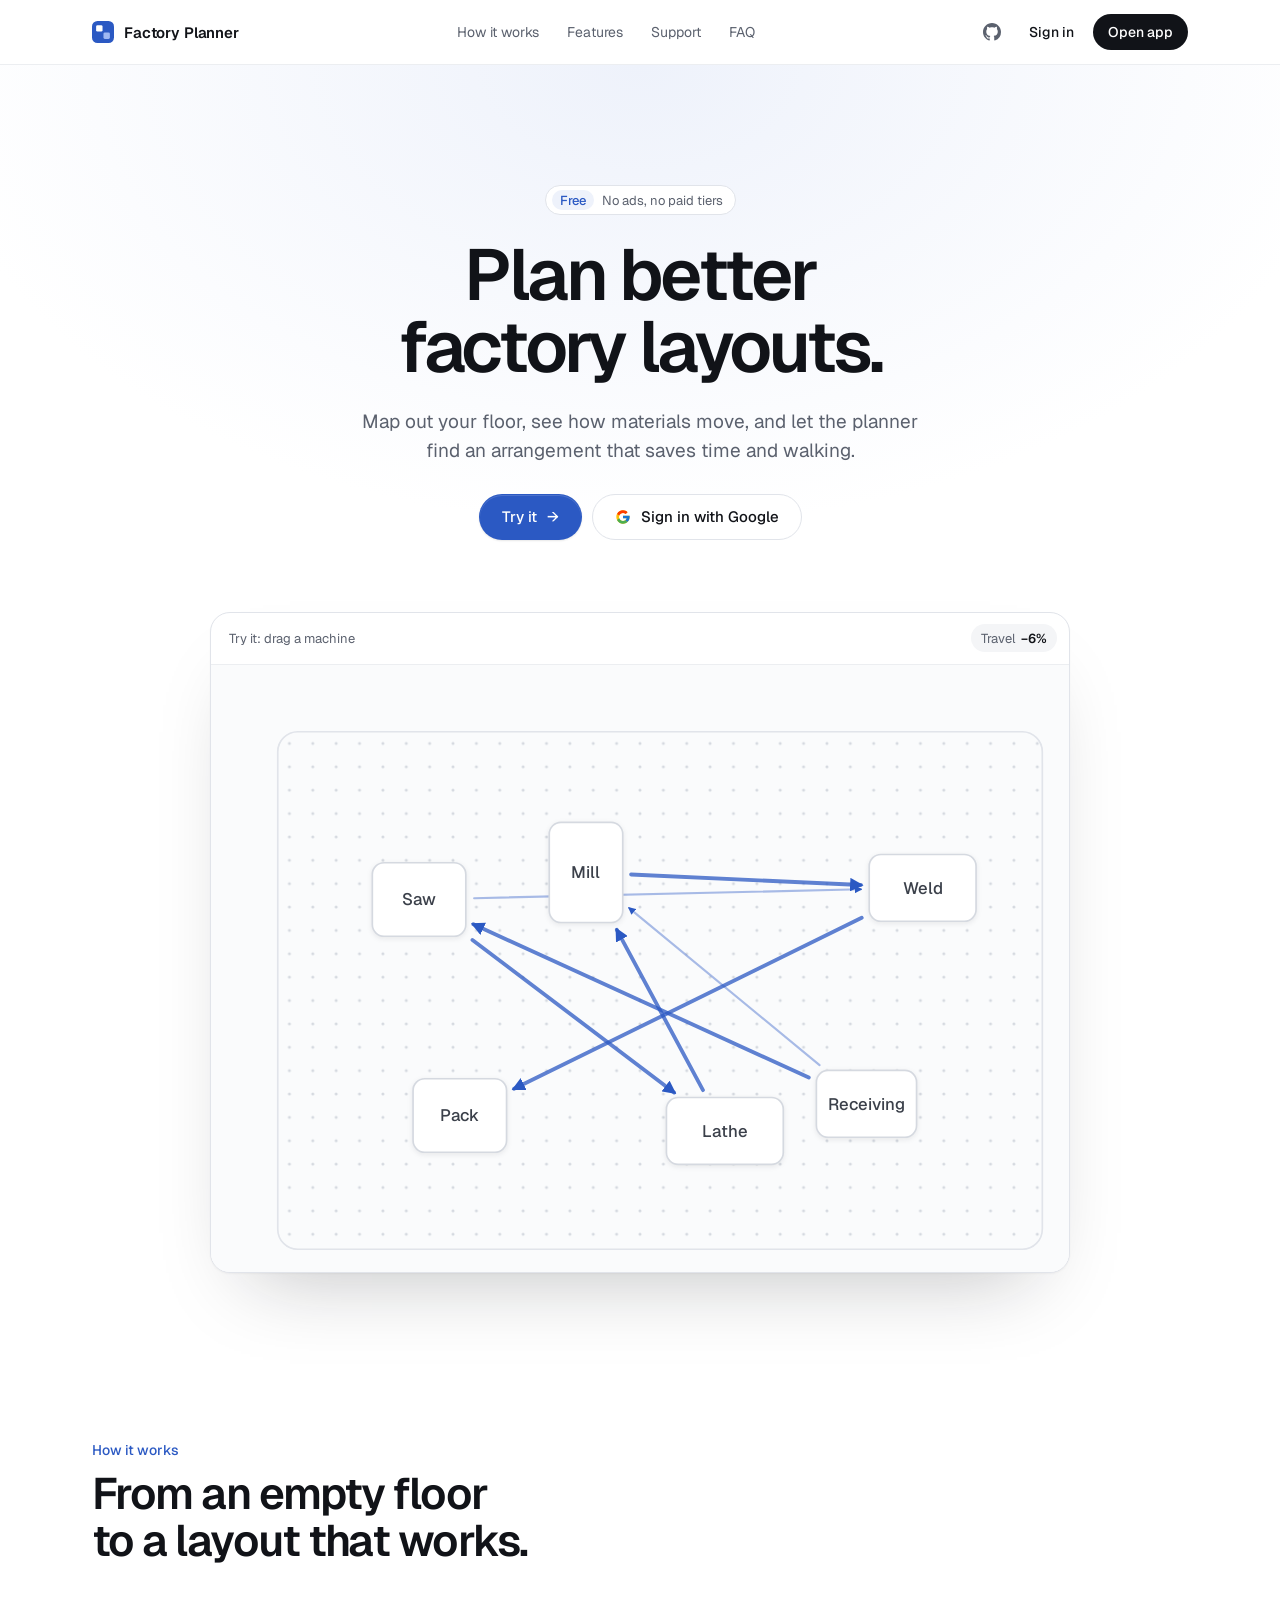
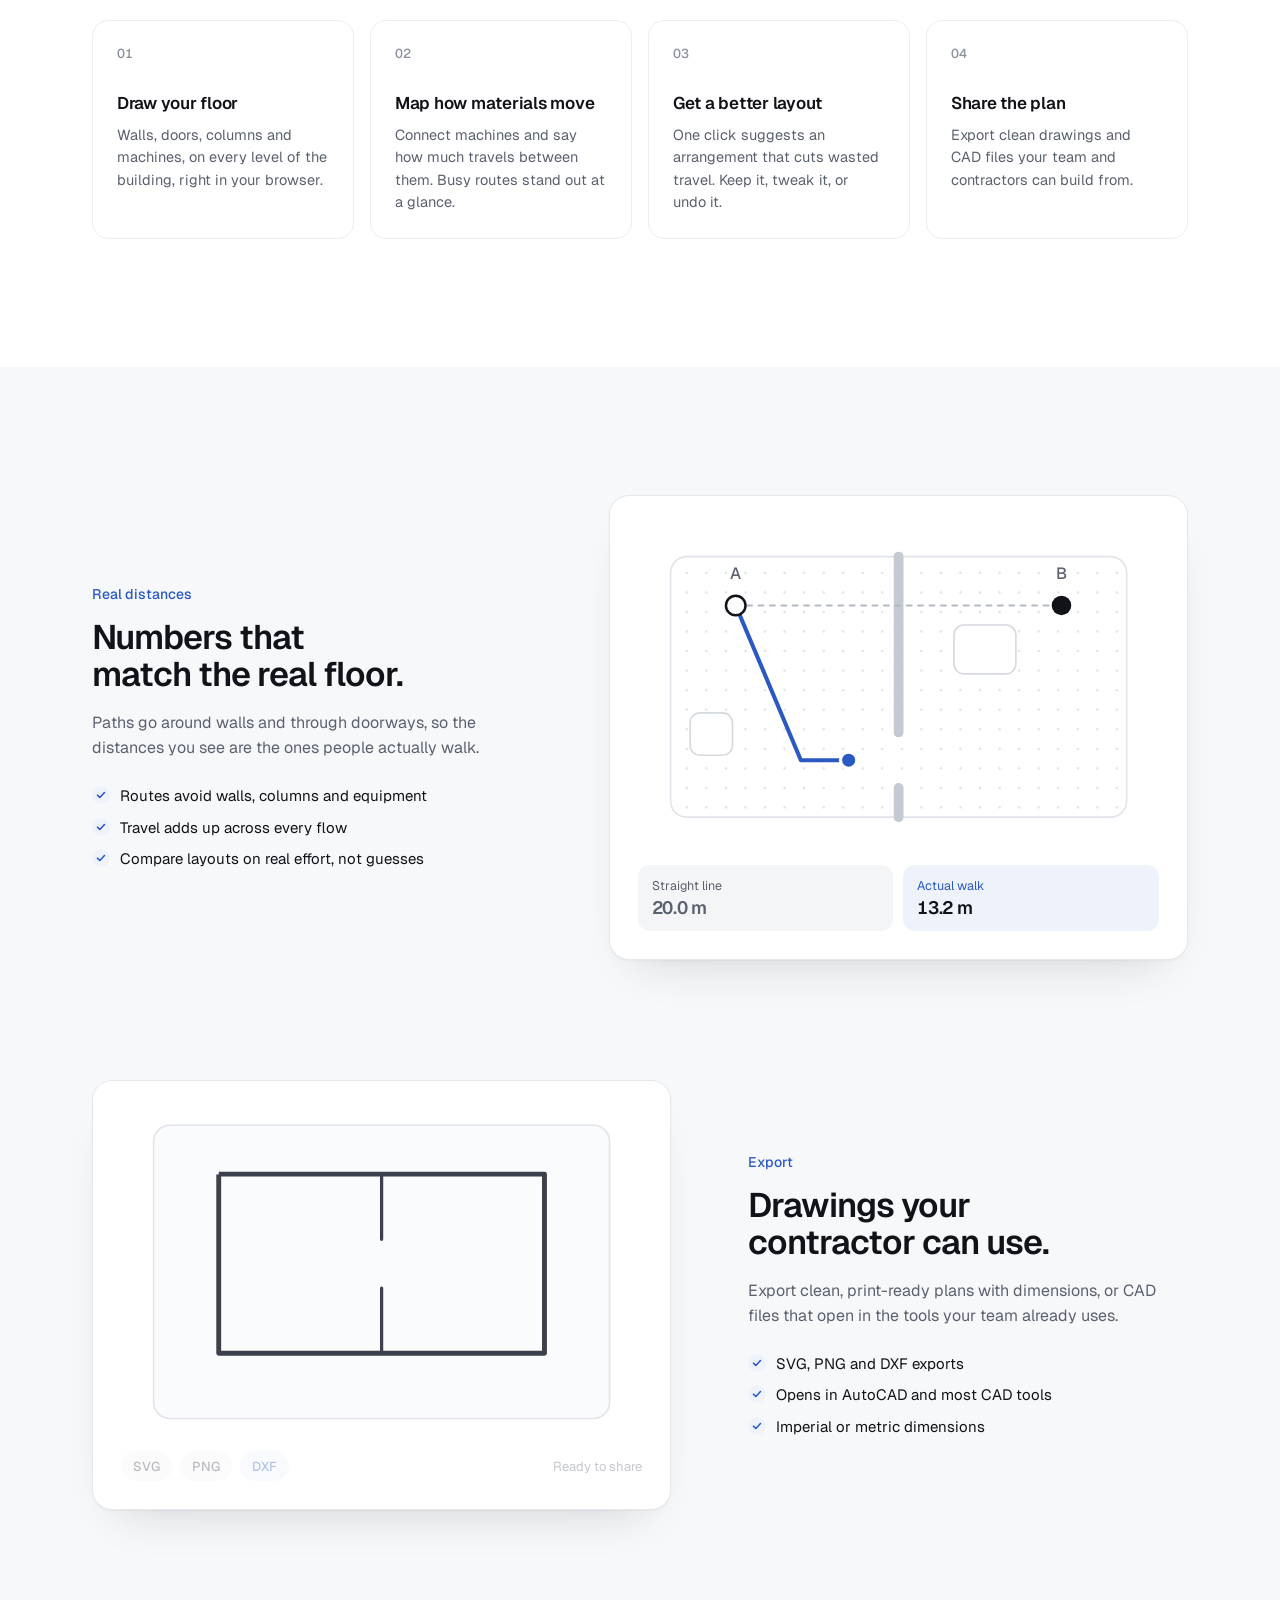
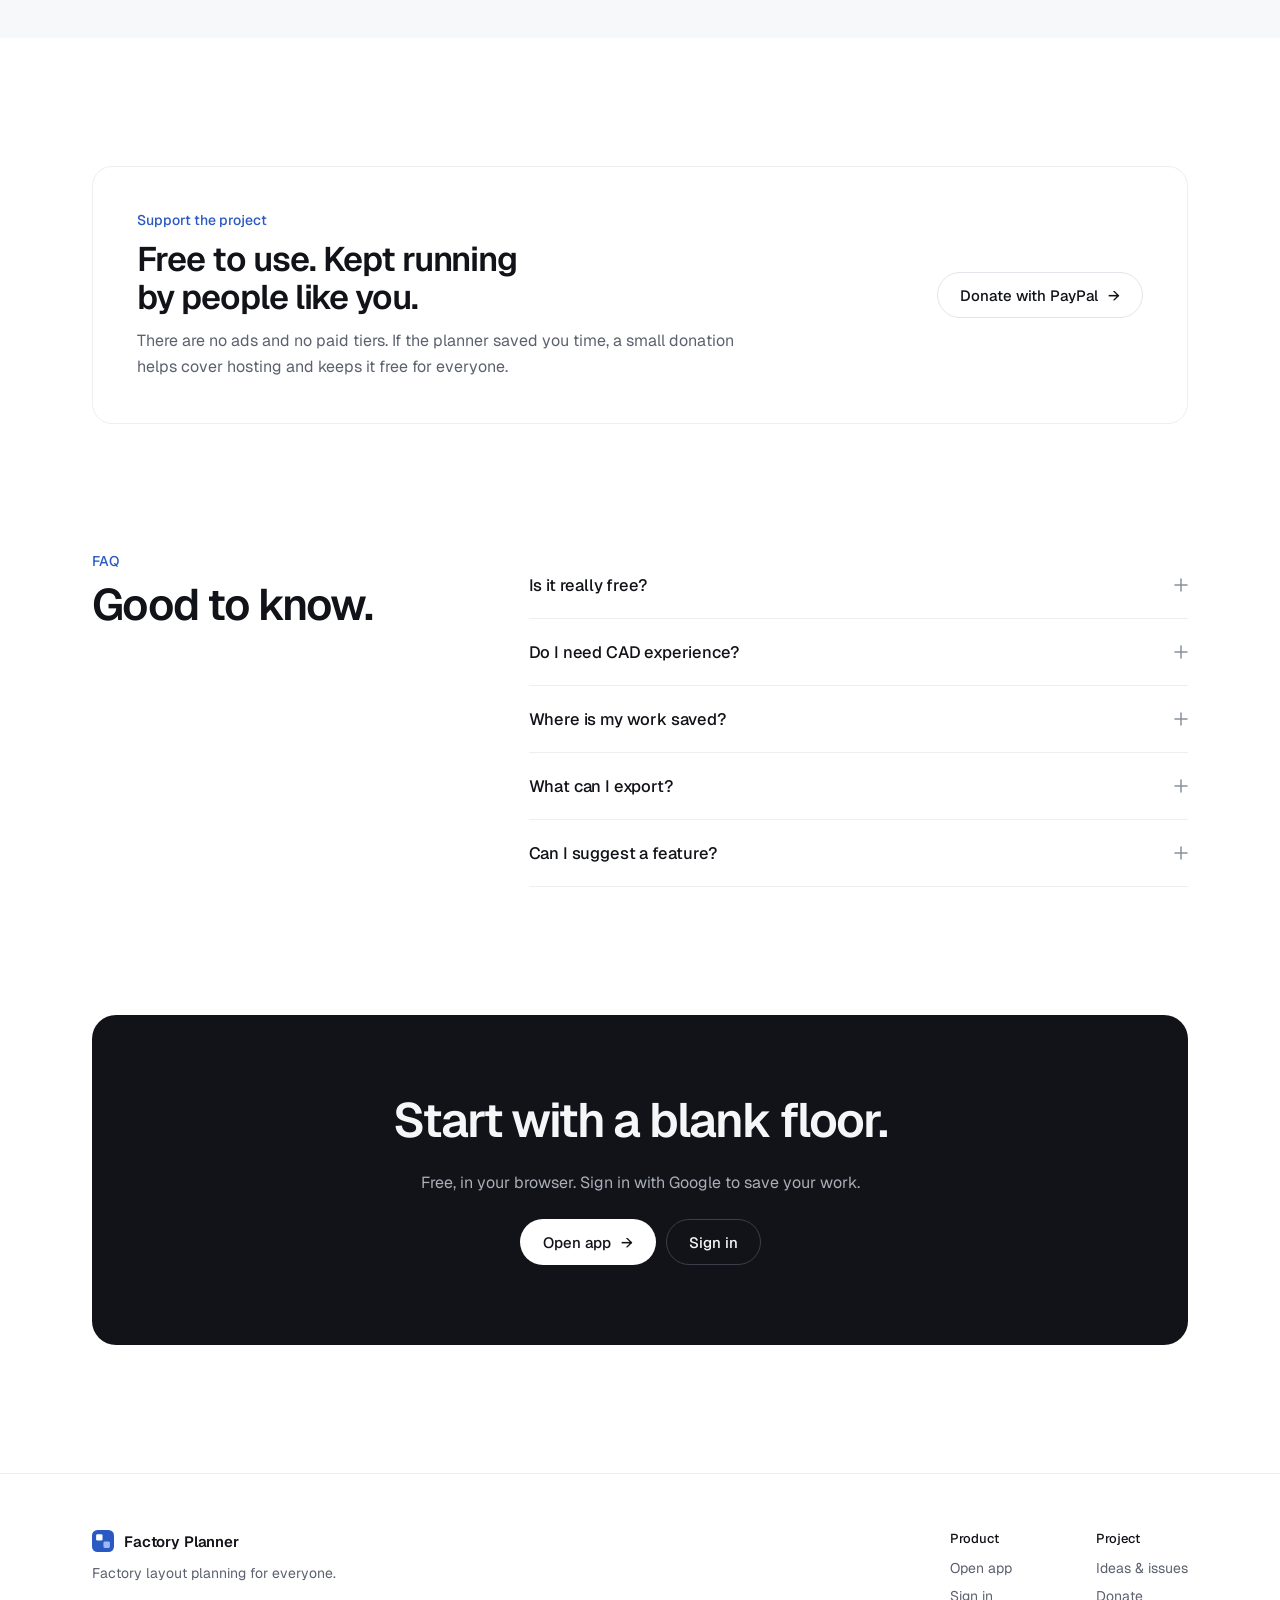
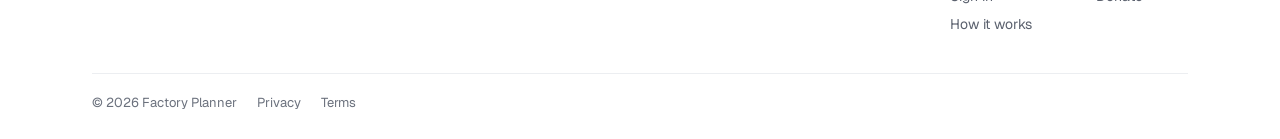
==== index.html @ 24f91219 "Update button link in index.html for Factory Planner" ====
<!DOCTYPE html>
<html lang="en">
<head>
<meta charset="utf-8">
<meta name="viewport" content="width=device-width, initial-scale=1">
<title>Factory Planner — Plan better factory layouts</title>
<meta name="description" content="Free, browser-based factory layout planning. Map material flow, optimise equipment placement, and export drawings ready to build from.">
<link rel="canonical" href="https://factoryplanner.net/">
<link rel="icon" type="image/svg+xml" href="favicon.svg">
<meta name="theme-color" content="#ffffff">

<meta property="og:type" content="website">
<meta property="og:site_name" content="Factory Planner">
<meta property="og:url" content="https://factoryplanner.net/">
<meta property="og:title" content="Factory Planner — Plan better factory layouts">
<meta property="og:description" content="Map out your factory, see how materials move, and find a layout that saves time and walking. Free, in your browser.">
<meta property="og:image" content="https://factoryplanner.net/og-image.png">
<meta property="og:image:width" content="1200">
<meta property="og:image:height" content="630">
<meta property="og:image:alt" content="Factory Planner — Plan better factory layouts.">
<meta name="twitter:card" content="summary_large_image">
<meta name="twitter:image" content="https://factoryplanner.net/og-image.png">
<meta name="twitter:title" content="Factory Planner">
<meta name="twitter:description" content="Free, browser-based factory layout planning.">

<link rel="preconnect" href="https://fonts.googleapis.com">
<link rel="preconnect" href="https://fonts.gstatic.com" crossorigin>
<link rel="stylesheet" href="https://fonts.googleapis.com/css2?family=Geist:wght@400;500;600&display=swap">
<link rel="stylesheet" href="styles.css">
<script src="main.js" defer></script>
</head>
<body>
<template id="__bundler_thumbnail"><svg xmlns="http://www.w3.org/2000/svg" viewBox="0 0 100 100"><rect width="100" height="100" fill="#2b59c3"/><rect x="30" y="30" width="18" height="18" rx="3" fill="#fff"/><rect x="52" y="52" width="18" height="18" rx="3" fill="#9fb8f2"/></svg></template>
<a class="skip" href="#main">Skip to content</a>

<header class="site-header">
  <div class="wrap header-row">
    <a class="brand" href="#">
      <svg width="22" height="22" viewBox="0 0 24 24" aria-hidden="true"><rect width="24" height="24" rx="6" fill="#2b59c3"/><rect x="4.5" y="4.5" width="7" height="7" rx="1.5" fill="#fff"/><rect x="12.5" y="12.5" width="7" height="7" rx="1.5" fill="#9fb8f2"/></svg>
      <span>Factory Planner</span>
    </a>
    <nav class="nav" aria-label="Main">
      <a href="#how">How it works</a>
      <a href="#features">Features</a>
      <a href="#support">Support</a>
      <a href="#faq">FAQ</a>
    </nav>
    <div class="header-actions">
      <a class="icon-btn header-gh" href="https://github.com/mcpcpc/factoryplanner.net" target="_blank" rel="noopener" aria-label="Ideas and issues on GitHub" title="Ideas and issues on GitHub">
        <svg width="18" height="18" viewBox="0 0 16 16" fill="currentColor" aria-hidden="true"><path d="M8 0C3.58 0 0 3.58 0 8c0 3.54 2.29 6.53 5.47 7.59.4.07.55-.17.55-.38 0-.19-.01-.82-.01-1.49-2.01.37-2.53-.49-2.69-.94-.09-.23-.48-.94-.82-1.13-.28-.15-.68-.52-.01-.53.63-.01 1.08.58 1.23.82.72 1.21 1.87.87 2.33.66.07-.52.28-.87.51-1.07-1.78-.2-3.64-.89-3.64-3.95 0-.87.31-1.59.82-2.15-.08-.2-.36-1.02.08-2.12 0 0 .67-.21 2.2.82.64-.18 1.32-.27 2-.27.68 0 1.36.09 2 .27 1.53-1.04 2.2-.82 2.2-.82.44 1.1.16 1.92.08 2.12.51.56.82 1.27.82 2.15 0 3.07-1.87 3.75-3.65 3.95.29.25.54.73.54 1.48 0 1.07-.01 1.93-.01 2.2 0 .21.15.46.55.38A8.013 8.013 0 0016 8c0-4.42-3.58-8-8-8z"/></svg>
      </a>
      <a class="btn btn-ghost header-signin" href="https://app.factoryplanner.net/login">Sign in</a>
      <a class="btn btn-dark" href="https://app.factoryplanner.net">Open app</a>
      <button class="icon-btn menu-btn" type="button" aria-label="Menu" aria-expanded="false" aria-controls="mobile-menu">
        <svg class="icon-open" width="18" height="18" viewBox="0 0 18 18" aria-hidden="true"><path d="M3 6h12M3 12h12" stroke="currentColor" stroke-width="1.6" stroke-linecap="round"/></svg>
        <svg class="icon-close" width="18" height="18" viewBox="0 0 18 18" aria-hidden="true" hidden><path d="M4 4l10 10M14 4L4 14" stroke="currentColor" stroke-width="1.6" stroke-linecap="round"/></svg>
      </button>
    </div>
  </div>
  <nav class="mobile-menu" id="mobile-menu" aria-label="Main" hidden>
    <a href="#how">How it works</a>
    <a href="#features">Features</a>
    <a href="#support">Support</a>
    <a href="#faq">FAQ</a>
    <a href="https://app.factoryplanner.net/login">Sign in</a>
    <a href="https://github.com/mcpcpc/factoryplanner.net" target="_blank" rel="noopener">Ideas &amp; issues</a>
  </nav>
</header>

<main id="main" tabindex="-1">
  <section class="hero">
    <div class="wrap hero-inner">
      <div class="hero-copy">
        <a class="pill" href="#support"><b>Free</b><span>No ads, no paid tiers</span></a>
        <h1>Plan better factory layouts.</h1>
        <p class="lede">Map out your floor, see how materials move, and let the planner find an arrangement that saves time and walking.</p>
        <div class="actions">
          <a class="btn btn-primary btn-lg" href="https://app.factoryplanner.net/try">Try it <span aria-hidden="true">→</span></a>
          <a class="btn btn-secondary btn-lg" href="https://app.factoryplanner.net/login">
            <svg width="16" height="16" viewBox="0 0 48 48" aria-hidden="true"><path fill="#FFC107" d="M43.6 20.5H42V20H24v8h11.3C33.7 32.7 29.2 36 24 36c-6.6 0-12-5.4-12-12s5.4-12 12-12c3.1 0 5.8 1.2 7.9 3.1l5.7-5.7C34 6.1 29.3 4 24 4 12.9 4 4 12.9 4 24s8.9 20 20 20 20-8.9 20-20c0-1.3-.1-2.4-.4-3.5z"/><path fill="#FF3D00" d="M6.3 14.7l6.6 4.8C14.7 15.1 19 12 24 12c3.1 0 5.8 1.2 7.9 3.1l5.7-5.7C34 6.1 29.3 4 24 4 16.3 4 9.7 8.3 6.3 14.7z"/><path fill="#4CAF50" d="M24 44c5.2 0 9.9-2 13.4-5.2l-6.2-5.2C29.2 35.1 26.7 36 24 36c-5.2 0-9.6-3.3-11.3-8l-6.5 5C9.5 39.6 16.2 44 24 44z"/><path fill="#1976D2" d="M43.6 20.5H42V20H24v8h11.3c-.8 2.2-2.2 4.2-4.1 5.6l6.2 5.2C37 39.2 44 34 44 24c0-1.3-.1-2.4-.4-3.5z"/></svg>
            <span>Sign in with Google</span>
          </a>
        </div>
      </div>

      <div class="demo">
        <div class="demo-bar">
          <span class="ellipsis" id="hero-hint">Try it: drag a machine</span>
          <span class="right">
            <span class="travel">Travel <strong id="hero-travel" aria-live="polite">0%</strong></span>
            <button class="optimise" id="optimise" type="button" hidden>Optimise</button>
          </span>
        </div>
        <div class="demo-body">
          <svg id="hero-plan" viewBox="0 0 490 340" role="group" aria-label="Interactive layout: drag or use arrow keys to move machines and see material travel change">
            <defs>
              <pattern id="dots" width="14" height="14" patternUnits="userSpaceOnUse"><circle cx="7" cy="7" r=".9" fill="#d5d9e0"/></pattern>
              <marker id="arrow" viewBox="0 0 10 10" refX="8" refY="5" markerWidth="3.5" markerHeight="3.5" orient="auto-start-reverse"><path d="M0 0L10 5L0 10z" fill="#2b59c3"/></marker>
            </defs>
            <rect x="28" y="28" width="458" height="310" rx="12" fill="url(#dots)" stroke="#e1e4ea"/>
            <g id="hero-layer">
              <g id="hero-flows"></g>
              <g id="hero-machines"></g>
            </g>
          </svg>
        </div>
      </div>
    </div>
  </section>

  <section class="wrap how anchor" id="how">
    <div class="section-head">
      <span class="eyebrow">How it works</span>
      <h2 class="h2">From an empty floor to a layout that works.</h2>
    </div>
    <ol class="steps">
      <li class="step"><span class="no">01</span><h3>Draw your floor</h3><p>Walls, doors, columns and machines, on every level of the building, right in your browser.</p></li>
      <li class="step"><span class="no">02</span><h3>Map how materials move</h3><p>Connect machines and say how much travels between them. Busy routes stand out at a glance.</p></li>
      <li class="step"><span class="no">03</span><h3>Get a better layout</h3><p>One click suggests an arrangement that cuts wasted travel. Keep it, tweak it, or undo it.</p></li>
      <li class="step"><span class="no">04</span><h3>Share the plan</h3><p>Export clean drawings and CAD files your team and contractors can build from.</p></li>
    </ol>
  </section>

  <section class="features anchor" id="features">
    <div class="wrap">
      <div class="feature">
        <div class="feature-copy">
          <span class="eyebrow">Real distances</span>
          <h3>Numbers that match the real floor.</h3>
          <p>Paths go around walls and through doorways, so the distances you see are the ones people actually walk.</p>
          <ul class="checks">
            <li><svg width="18" height="18" viewBox="0 0 18 18" aria-hidden="true"><circle cx="9" cy="9" r="9" fill="#eef2fb"/><path d="M5.5 9.2l2.3 2.3 4.7-5" fill="none" stroke="#2b59c3" stroke-width="1.6" stroke-linecap="round" stroke-linejoin="round"/></svg>Routes avoid walls, columns and equipment</li>
            <li><svg width="18" height="18" viewBox="0 0 18 18" aria-hidden="true"><circle cx="9" cy="9" r="9" fill="#eef2fb"/><path d="M5.5 9.2l2.3 2.3 4.7-5" fill="none" stroke="#2b59c3" stroke-width="1.6" stroke-linecap="round" stroke-linejoin="round"/></svg>Travel adds up across every flow</li>
            <li><svg width="18" height="18" viewBox="0 0 18 18" aria-hidden="true"><circle cx="9" cy="9" r="9" fill="#eef2fb"/><path d="M5.5 9.2l2.3 2.3 4.7-5" fill="none" stroke="#2b59c3" stroke-width="1.6" stroke-linecap="round" stroke-linejoin="round"/></svg>Compare layouts on real effort, not guesses</li>
          </ul>
        </div>
        <div class="feature-visual">
          <div class="card">
            <svg viewBox="0 0 320 200" role="img" aria-label="A walking path routed around a wall and through a doorway">
              <defs><pattern id="dots2" width="12" height="12" patternUnits="userSpaceOnUse"><circle cx="6" cy="6" r=".8" fill="#dde1e7"/></pattern></defs>
              <rect x="20" y="20" width="280" height="160" rx="10" fill="url(#dots2)" stroke="#e1e4ea"/>
              <path d="M160 20V128M160 162V180" stroke="#c4c9d2" stroke-width="6" stroke-linecap="round"/>
              <rect x="194" y="62" width="38" height="30" rx="6" fill="#fff" stroke="#d5d9e0"/>
              <rect x="32" y="116" width="26" height="26" rx="6" fill="#fff" stroke="#d5d9e0"/>
              <g id="route-straight"><path d="M60 50H260" stroke="#b3b9c4" stroke-width="1.2" stroke-dasharray="3 4" stroke-linecap="round"/></g>
              <path id="route-path" d="M60 50L100 145L220 145L260 50" pathLength="1" fill="none" stroke="#2b59c3" stroke-width="2.5" stroke-linecap="round" stroke-linejoin="round" stroke-dasharray="1" stroke-dashoffset="0"/>
              <circle id="route-dot" cx="260" cy="50" r="5" fill="#2b59c3" stroke="#fff" stroke-width="2"/>
              <circle cx="60" cy="50" r="6" fill="#fff" stroke="#111318" stroke-width="1.5"/>
              <circle cx="260" cy="50" r="6" fill="#111318"/>
              <g font-family="Geist, system-ui, sans-serif" font-size="10" font-weight="500" fill="#5b616e" text-anchor="middle"><text x="60" y="34">A</text><text x="260" y="34">B</text></g>
            </svg>
            <div class="stats">
              <div class="stat"><span>Straight line</span><strong>20.0 m</strong></div>
              <div class="stat accent"><span>Actual walk</span><strong><span id="route-dist">32.6</span> m</strong></div>
            </div>
          </div>
        </div>
      </div>

      <div class="feature reverse">
        <div class="feature-copy">
          <span class="eyebrow">Export</span>
          <h3>Drawings your contractor can use.</h3>
          <p>Export clean, print-ready plans with dimensions, or CAD files that open in the tools your team already uses.</p>
          <ul class="checks">
            <li><svg width="18" height="18" viewBox="0 0 18 18" aria-hidden="true"><circle cx="9" cy="9" r="9" fill="#eef2fb"/><path d="M5.5 9.2l2.3 2.3 4.7-5" fill="none" stroke="#2b59c3" stroke-width="1.6" stroke-linecap="round" stroke-linejoin="round"/></svg>SVG, PNG and DXF exports</li>
            <li><svg width="18" height="18" viewBox="0 0 18 18" aria-hidden="true"><circle cx="9" cy="9" r="9" fill="#eef2fb"/><path d="M5.5 9.2l2.3 2.3 4.7-5" fill="none" stroke="#2b59c3" stroke-width="1.6" stroke-linecap="round" stroke-linejoin="round"/></svg>Opens in AutoCAD and most CAD tools</li>
            <li><svg width="18" height="18" viewBox="0 0 18 18" aria-hidden="true"><circle cx="9" cy="9" r="9" fill="#eef2fb"/><path d="M5.5 9.2l2.3 2.3 4.7-5" fill="none" stroke="#2b59c3" stroke-width="1.6" stroke-linecap="round" stroke-linejoin="round"/></svg>Imperial or metric dimensions</li>
          </ul>
        </div>
        <div class="feature-visual">
          <div class="card">
            <svg viewBox="0 0 320 200" role="img" aria-label="A floor plan being prepared for export">
              <rect x="20" y="10" width="280" height="180" rx="10" fill="#fafbfc" stroke="#e1e4ea"/>
              <path class="sheet-draw" d="M60 40H260V150H60Z" pathLength="1" fill="none" stroke="#3b404a" stroke-width="3" stroke-linejoin="round" stroke-dasharray="1"/>
              <path class="sheet-draw" d="M160 40V80M160 110V150" pathLength="1" fill="none" stroke="#3b404a" stroke-width="2" stroke-linecap="round" stroke-dasharray="1"/>
              <g id="sheet-machines" fill="#fff" stroke="#c4c9d2">
                <rect x="78" y="58" width="44" height="30" rx="5"/><rect x="84" y="108" width="34" height="28" rx="5"/>
                <rect x="186" y="60" width="54" height="26" rx="5"/><rect x="196" y="106" width="36" height="32" rx="5"/>
              </g>
              <g id="sheet-dims">
                <path d="M60 170H260M60 165V175M260 165V175" stroke="#8a909c" fill="none" stroke-linecap="round"/>
                <rect x="138" y="163" width="44" height="14" rx="7" fill="#fafbfc"/>
                <text x="160" y="170" dy="0.35em" font-family="Geist, system-ui, sans-serif" font-size="8.5" font-weight="500" text-anchor="middle" fill="#5b616e">50 ft</text>
              </g>
            </svg>
            <div class="formats" id="sheet-formats"><b>SVG</b><b>PNG</b><b class="accent">DXF</b><span>Ready to share</span></div>
          </div>
        </div>
      </div>
    </div>
  </section>

  <section class="wrap support anchor" id="support">
    <div class="support-card">
      <div class="support-copy">
        <span class="eyebrow">Support the project</span>
        <h2>Free to use. Kept running by people like you.</h2>
        <p>There are no ads and no paid tiers. If the planner saved you time, a small donation helps cover hosting and keeps it free for everyone.</p>
      </div>
      <a class="btn btn-secondary btn-lg" href="https://www.paypal.me/mcpcpc/usd5" target="_blank" rel="noopener">Donate with PayPal <span aria-hidden="true">→</span></a>
    </div>
  </section>

  <section class="wrap faq anchor" id="faq">
    <div class="faq-head">
      <span class="eyebrow">FAQ</span>
      <h2 class="h2">Good to know.</h2>
    </div>
    <div class="faq-list">
      <details>
        <summary>Is it really free?<svg width="14" height="14" viewBox="0 0 14 14" aria-hidden="true"><path d="M7 1v12M1 7h12" stroke="#8a909c" stroke-width="1.5" stroke-linecap="round"/></svg></summary>
        <p>Yes. There are no ads, no trials and no paid tiers. Hosting is covered by donations from people who find it useful.</p>
      </details>
      <details>
        <summary>Do I need CAD experience?<svg width="14" height="14" viewBox="0 0 14 14" aria-hidden="true"><path d="M7 1v12M1 7h12" stroke="#8a909c" stroke-width="1.5" stroke-linecap="round"/></svg></summary>
        <p>No. If you can sketch a floor plan on paper, you can draw one here. The drafting details are handled for you when you export.</p>
      </details>
      <details>
        <summary>Where is my work saved?<svg width="14" height="14" viewBox="0 0 14 14" aria-hidden="true"><path d="M7 1v12M1 7h12" stroke="#8a909c" stroke-width="1.5" stroke-linecap="round"/></svg></summary>
        <p>Sign in with Google and your layouts are saved to your account, so you can pick up where you left off on any computer.</p>
      </details>
      <details>
        <summary>What can I export?<svg width="14" height="14" viewBox="0 0 14 14" aria-hidden="true"><path d="M7 1v12M1 7h12" stroke="#8a909c" stroke-width="1.5" stroke-linecap="round"/></svg></summary>
        <p>Print-ready drawings as SVG or PNG, and DXF files that open in AutoCAD and most other CAD tools. DXF layers follow the US National CAD Standard.</p>
      </details>
      <details>
        <summary>Can I suggest a feature?<svg width="14" height="14" viewBox="0 0 14 14" aria-hidden="true"><path d="M7 1v12M1 7h12" stroke="#8a909c" stroke-width="1.5" stroke-linecap="round"/></svg></summary>
        <p>Yes. Anyone can post ideas, feature requests and bug reports on <a href="https://github.com/mcpcpc/factoryplanner.net" target="_blank" rel="noopener">GitHub</a>.</p>
      </details>
    </div>
  </section>

  <section class="wrap cta-section">
    <div class="cta">
      <h2>Start with a blank floor.</h2>
      <p>Free, in your browser. Sign in with Google to save your work.</p>
      <div class="actions">
        <a class="btn btn-light btn-lg" href="https://app.factoryplanner.net">Open app <span aria-hidden="true">→</span></a>
        <a class="btn btn-outline-dark btn-lg" href="https://app.factoryplanner.net/login">Sign in</a>
      </div>
    </div>
  </section>
</main>

<footer class="site-footer">
  <div class="wrap">
    <div class="footer-top">
      <div class="foot-brand">
        <a class="brand" href="#">
          <svg width="22" height="22" viewBox="0 0 24 24" aria-hidden="true"><rect width="24" height="24" rx="6" fill="#2b59c3"/><rect x="4.5" y="4.5" width="7" height="7" rx="1.5" fill="#fff"/><rect x="12.5" y="12.5" width="7" height="7" rx="1.5" fill="#9fb8f2"/></svg>
          <span>Factory Planner</span>
        </a>
        <p>Factory layout planning for everyone.</p>
      </div>
      <div class="foot-cols">
        <div class="foot-col">
          <span class="foot-label">Product</span>
          <a href="https://app.factoryplanner.net">Open app</a>
          <a href="https://app.factoryplanner.net/login">Sign in</a>
          <a href="#how">How it works</a>
        </div>
        <div class="foot-col">
          <span class="foot-label">Project</span>
          <a href="https://github.com/mcpcpc/factoryplanner.net" target="_blank" rel="noopener">Ideas &amp; issues</a>
          <a href="https://www.paypal.me/mcpcpc/usd5" target="_blank" rel="noopener">Donate</a>
        </div>
      </div>
    </div>
    <div class="foot-bottom">
      <span>© 2026 Factory Planner</span>
      <a href="/privacy">Privacy</a>
      <a href="/terms">Terms</a>
    </div>
  </div>
</footer>
</body>
</html>
---- styles.css ----
/* Factory Planner — landing page */
:root {
  --ink: #111318;
  --ink-2: #3b404a;
  --muted: #5b616e;
  --subtle: #6b717d;
  --faint: #8a909c;
  --line: #e1e4ea;
  --line-soft: #eceef1;
  --surface: #f7f8fa;
  --chip: #f4f5f7;
  --blue: #2b59c3;
  --blue-hover: #244ea9;
  --blue-soft: #eef2fb;
  --pad: clamp(16px, 4vw, 32px);
  --section: clamp(80px, 10vw, 128px);
}

*, *::before, *::after { box-sizing: border-box; }
html { scroll-behavior: smooth; }
body {
  margin: 0; background: #fff; color: var(--ink);
  font-family: "Geist", system-ui, -apple-system, "Segoe UI", sans-serif;
  -webkit-font-smoothing: antialiased;
}
a { color: var(--blue); text-decoration: none; }
a:hover { text-decoration: underline; }
:focus-visible { outline: 2px solid var(--blue); outline-offset: 2px; }
h1, h2, h3, p { margin: 0; }
p { text-wrap: pretty; }
[hidden] { display: none !important; }

.wrap { max-width: 1160px; margin: 0 auto; padding-inline: var(--pad); }

.skip {
  position: absolute; left: -9999px; top: 8px; z-index: 50;
  padding: 10px 14px; border-radius: 8px;
  background: var(--ink); color: #fff; font-size: 14px; font-weight: 500;
}
.skip:focus { left: 16px; text-decoration: none; }

/* Buttons */
.btn {
  display: inline-flex; align-items: center; gap: 8px;
  height: 36px; padding: 0 14px; border-radius: 999px;
  border: 1px solid transparent;
  font-family: inherit; font-size: 14px; font-weight: 500; line-height: 1;
  white-space: nowrap; cursor: pointer;
}
.btn:hover { text-decoration: none; }
.btn-lg { height: 46px; padding: 0 22px; font-size: 15px; gap: 10px; }
.btn-dark { background: var(--ink); color: #fff; }
.btn-dark:hover { background: var(--blue); }
.btn-primary { background: var(--blue); color: #fff; box-shadow: 0 1px 2px rgba(17,19,24,.1), inset 0 1px 0 rgba(255,255,255,.15); }
.btn-primary:hover { background: var(--blue-hover); }
.btn-secondary { background: #fff; border-color: var(--line); color: var(--ink); }
.btn-secondary:hover { background: var(--surface); }
.btn-ghost { color: var(--ink); padding: 0 12px; border-radius: 8px; }
.btn-ghost:hover { background: var(--chip); }
.icon-btn {
  display: inline-flex; align-items: center; justify-content: center;
  width: 36px; height: 36px; border: 0; border-radius: 8px;
  background: transparent; color: var(--muted); cursor: pointer;
}
.icon-btn:hover { background: var(--chip); color: var(--ink); }

/* Header */
.site-header {
  position: sticky; top: 0; z-index: 20;
  background: rgba(255,255,255,.8);
  backdrop-filter: saturate(1.6) blur(12px);
  -webkit-backdrop-filter: saturate(1.6) blur(12px);
  border-bottom: 1px solid var(--line-soft);
}
.header-row { height: 64px; display: flex; align-items: center; gap: 16px; }
.brand {
  display: inline-flex; align-items: center; gap: 10px;
  font-size: 15px; font-weight: 600; letter-spacing: -.01em;
  color: var(--ink); white-space: nowrap;
}
.brand:hover { text-decoration: none; }
.nav { flex: 1; display: flex; justify-content: center; gap: 4px; }
.nav a {
  display: inline-flex; align-items: center; height: 36px; padding: 0 12px;
  border-radius: 8px; font-size: 14px; color: var(--muted);
}
.nav a:hover { color: var(--ink); background: var(--chip); text-decoration: none; }
.header-actions { margin-left: auto; display: flex; align-items: center; gap: 6px; }
.menu-btn { display: none; width: 40px; height: 40px; margin-right: -6px; color: var(--ink); }
.mobile-menu {
  display: flex; flex-direction: column;
  border-top: 1px solid var(--line-soft); background: #fff;
  padding: 8px var(--pad) 16px;
}
.mobile-menu a {
  display: flex; align-items: center; height: 48px;
  border-bottom: 1px solid #f1f2f4; font-size: 16px; color: var(--ink);
}
.mobile-menu a:last-child { border-bottom: 0; }
.mobile-menu a:hover { text-decoration: none; color: var(--blue); }
@media (max-width: 819px) { .nav { display: none; } .menu-btn { display: inline-flex; } }
@media (min-width: 820px) { .mobile-menu { display: none !important; } }
@media (max-width: 479px) { .header-signin, .header-gh { display: none; } }

/* Hero */
.hero { background: radial-gradient(ellipse 80% 50% at 50% 0%, var(--blue-soft) 0%, rgba(238,242,251,0) 70%); }
.hero-inner {
  padding-block: clamp(64px, 10vw, 120px) clamp(64px, 9vw, 112px);
  display: flex; flex-direction: column; align-items: center; gap: clamp(48px, 7vw, 72px);
}
.hero-copy { display: flex; flex-direction: column; align-items: center; text-align: center; gap: 24px; max-width: 760px; }
.pill {
  display: inline-flex; align-items: center; gap: 8px; height: 30px; padding: 0 12px 0 6px;
  border: 1px solid var(--line); border-radius: 999px; background: #fff;
  font-size: 13px; color: var(--muted);
}
.pill:hover { color: var(--ink); border-color: #c9ced7; text-decoration: none; }
.pill b { display: inline-flex; align-items: center; height: 20px; padding: 0 8px; border-radius: 999px; background: var(--blue-soft); color: var(--blue); font-weight: 500; }
.hero h1 { font-size: clamp(40px, 6.4vw, 72px); line-height: 1; font-weight: 600; letter-spacing: -.045em; text-wrap: balance; }
.lede { max-width: 580px; font-size: clamp(16px, 1.7vw, 19px); line-height: 1.55; color: var(--muted); }
.actions { display: flex; flex-wrap: wrap; gap: 10px; }
.hero .actions { justify-content: center; margin-top: 4px; }

.demo {
  width: 100%; max-width: 860px; min-width: 0;
  border: 1px solid var(--line); border-radius: 20px; background: #fff; overflow: hidden;
  box-shadow: 0 1px 2px rgba(17,19,24,.04), 0 40px 80px -40px rgba(17,19,24,.28);
}
.demo-bar {
  display: flex; align-items: center; justify-content: space-between; gap: 12px;
  min-height: 52px; padding: 10px 12px 10px 18px;
  border-bottom: 1px solid var(--line-soft); font-size: 13px; color: var(--muted);
}
.demo-bar .ellipsis { white-space: nowrap; overflow: hidden; text-overflow: ellipsis; }
.demo-bar .right { display: inline-flex; align-items: center; gap: 8px; white-space: nowrap; }
.travel {
  display: inline-flex; align-items: center; gap: 6px; height: 28px; padding: 0 10px;
  border-radius: 999px; background: var(--chip); font-variant-numeric: tabular-nums;
}
.travel strong { color: var(--ink); font-weight: 600; }
.optimise {
  height: 28px; padding: 0 12px; border: 0; border-radius: 999px;
  background: var(--blue); color: #fff; cursor: pointer;
  font: 500 13px/1 inherit; font-family: inherit;
}
.optimise:hover { background: var(--blue-hover); }
.demo-body { padding: clamp(10px, 2vw, 20px); background: #fafbfc; }
.demo svg, .card svg { display: block; width: 100%; height: auto; }
#hero-plan { user-select: none; -webkit-user-select: none; }
.machine { cursor: grab; touch-action: none; outline: none; }
.machine.dragging { cursor: grabbing; }
.machine .body { fill: #fff; stroke: #d5d9e0; stroke-width: 1; filter: drop-shadow(0 1px 1.5px rgba(17,19,24,.08)); }
.machine.dragging .body { fill: var(--blue-soft); stroke: var(--blue); }
.machine text { font: 500 10px "Geist", system-ui, sans-serif; fill: var(--ink-2); pointer-events: none; }
.machine .ring { fill: none; stroke: var(--blue); stroke-width: 2; opacity: 0; }
.machine:focus-visible .ring { opacity: 1; }

/* Sections */
.eyebrow { font-size: 14px; font-weight: 500; color: var(--blue); }
.h2 { font-size: clamp(30px, 4vw, 44px); line-height: 1.05; font-weight: 600; letter-spacing: -.035em; text-wrap: balance; }
.anchor { scroll-margin-top: 64px; }
.section-head { display: flex; flex-direction: column; gap: 12px; max-width: 620px; margin-bottom: clamp(36px, 5vw, 56px); }

.how { padding-block: clamp(32px, 5vw, 56px) var(--section); }
.steps { display: grid; gap: 16px; grid-template-columns: 1fr; margin: 0; padding: 0; list-style: none; }
@media (min-width: 600px) { .steps { grid-template-columns: repeat(2, 1fr); } }
@media (min-width: 1060px) { .steps { grid-template-columns: repeat(4, 1fr); } }
.step { display: flex; flex-direction: column; gap: 10px; padding: 24px; border: 1px solid var(--line-soft); border-radius: 16px; background: #fff; }
.step .no { font-size: 13px; font-weight: 500; color: var(--faint); font-variant-numeric: tabular-nums; margin-bottom: 20px; }
.step h3 { font-size: 17px; font-weight: 600; letter-spacing: -.015em; }
.step p { font-size: 14.5px; line-height: 1.55; color: var(--muted); }

.features { background: var(--surface); }
.features .wrap { display: flex; flex-direction: column; gap: clamp(72px, 10vw, 120px); padding-block: var(--section); }
.feature { display: flex; flex-wrap: wrap; align-items: center; gap: clamp(32px, 6vw, 80px); }
.feature.reverse { flex-direction: row-reverse; }
.feature-copy { flex: 1 1 320px; min-width: 0; max-width: 440px; display: flex; flex-direction: column; gap: 16px; }
.feature-visual { flex: 1 1 400px; min-width: 0; }
.feature h3 { font-size: clamp(26px, 3.2vw, 34px); line-height: 1.1; font-weight: 600; letter-spacing: -.03em; text-wrap: balance; }
.feature-copy > p { font-size: 16px; line-height: 1.6; color: var(--muted); }
.checks { margin: 8px 0 0; padding: 0; list-style: none; display: flex; flex-direction: column; gap: 10px; }
.checks li { display: flex; gap: 10px; align-items: flex-start; font-size: 15px; line-height: 1.45; }
.checks svg { flex: none; margin-top: 1px; }

.card {
  border: 1px solid #e6e8ec; border-radius: 20px; background: #fff;
  box-shadow: 0 1px 2px rgba(17,19,24,.04), 0 24px 48px -28px rgba(17,19,24,.2);
  padding: clamp(16px, 3vw, 28px); display: flex; flex-direction: column; gap: 16px;
}
.stats { display: grid; grid-template-columns: 1fr 1fr; gap: 10px; font-variant-numeric: tabular-nums; }
.stat { display: flex; flex-direction: column; gap: 2px; padding: 12px 14px; border-radius: 12px; background: var(--chip); }
.stat > span { font-size: 12.5px; color: var(--muted); }
.stat strong { font-size: 18px; font-weight: 600; letter-spacing: -.02em; color: var(--muted); }
.stat.accent { background: var(--blue-soft); }
.stat.accent > span { color: var(--blue); }
.stat.accent strong { color: var(--ink); }
.formats { display: flex; flex-wrap: wrap; align-items: center; gap: 8px; }
.formats b { display: inline-flex; align-items: center; height: 30px; padding: 0 12px; border-radius: 999px; background: var(--chip); font-size: 13px; font-weight: 500; color: var(--ink-2); }
.formats b.accent { background: var(--blue-soft); color: var(--blue); }
.formats span { margin-left: auto; font-size: 13px; color: var(--muted); }

.support { padding-top: var(--section); }
.support-card {
  display: flex; flex-wrap: wrap; align-items: center; justify-content: space-between;
  gap: 28px 48px; padding: clamp(28px, 4vw, 44px);
  border: 1px solid var(--line-soft); border-radius: 20px; background: #fff;
}
.support-copy { flex: 1 1 420px; max-width: 600px; display: flex; flex-direction: column; gap: 12px; }
.support-copy h2 { font-size: clamp(26px, 3.2vw, 34px); line-height: 1.1; font-weight: 600; letter-spacing: -.03em; text-wrap: balance; }
.support-copy p { font-size: 16px; line-height: 1.6; color: var(--muted); }

.faq { display: flex; flex-wrap: wrap; gap: 32px clamp(32px, 6vw, 80px); padding-block: var(--section); }
.faq-head { flex: 1 1 260px; max-width: 360px; display: flex; flex-direction: column; gap: 12px; }
.faq-list { flex: 2 1 460px; min-width: 0; }
.faq details { border-bottom: 1px solid var(--line-soft); }
.faq summary {
  list-style: none; cursor: pointer;
  display: flex; align-items: center; justify-content: space-between; gap: 16px;
  padding: 22px 0; font-size: 16.5px; font-weight: 500; letter-spacing: -.01em;
}
.faq summary::-webkit-details-marker { display: none; }
.faq summary svg { flex: none; transition: transform .2s; }
.faq details[open] summary svg { transform: rotate(45deg); }
.faq details p { margin: 0 0 22px; max-width: 620px; font-size: 15px; line-height: 1.6; color: var(--muted); }
.faq details a { text-decoration: underline; text-underline-offset: 2px; }

.cta-section { padding-bottom: var(--section); }
.cta {
  border-radius: 24px; background: var(--ink); color: #f5f6f8;
  padding: clamp(40px, 7vw, 80px) clamp(24px, 5vw, 64px);
  display: flex; flex-direction: column; align-items: center; text-align: center; gap: 24px;
}
.cta h2 { font-size: clamp(30px, 4.4vw, 48px); line-height: 1.05; font-weight: 600; letter-spacing: -.04em; text-wrap: balance; }
.cta p { max-width: 440px; font-size: 16px; line-height: 1.6; color: #a9aeb8; }
.cta .actions { justify-content: center; }
.btn-light { background: #fff; color: var(--ink); }
.btn-light:hover { background: #e9ecf2; }
.btn-outline-dark { border-color: #3a3f49; color: #f5f6f8; }
.btn-outline-dark:hover { background: #1d2027; }

/* Footer */
.site-footer { border-top: 1px solid var(--line-soft); }
.site-footer .wrap { padding-block: clamp(40px, 5vw, 56px) 28px; display: flex; flex-direction: column; gap: 40px; }
.footer-top { display: flex; flex-wrap: wrap; justify-content: space-between; gap: 32px; }
.foot-brand { display: flex; flex-direction: column; gap: 10px; }
.foot-brand p { font-size: 14px; line-height: 1.6; color: var(--muted); }
.foot-cols { display: flex; flex-wrap: wrap; gap: 40px 64px; }
.foot-col { display: flex; flex-direction: column; gap: 10px; }
.foot-label { font-size: 13px; font-weight: 500; color: var(--ink); margin-bottom: 2px; }
.foot-col a { font-size: 14px; color: var(--muted); }
.foot-col a:hover { color: var(--ink); text-decoration: none; }
.foot-bottom {
  display: flex; flex-wrap: wrap; gap: 6px 20px;
  padding-top: 20px; border-top: 1px solid var(--line-soft); font-size: 13px; color: var(--subtle);
}
.foot-bottom a { color: var(--subtle); }
.foot-bottom a:hover { color: var(--ink); text-decoration: none; }

@media (prefers-reduced-motion: reduce) {
  html { scroll-behavior: auto; }
  .faq summary svg { transition: none; }
}
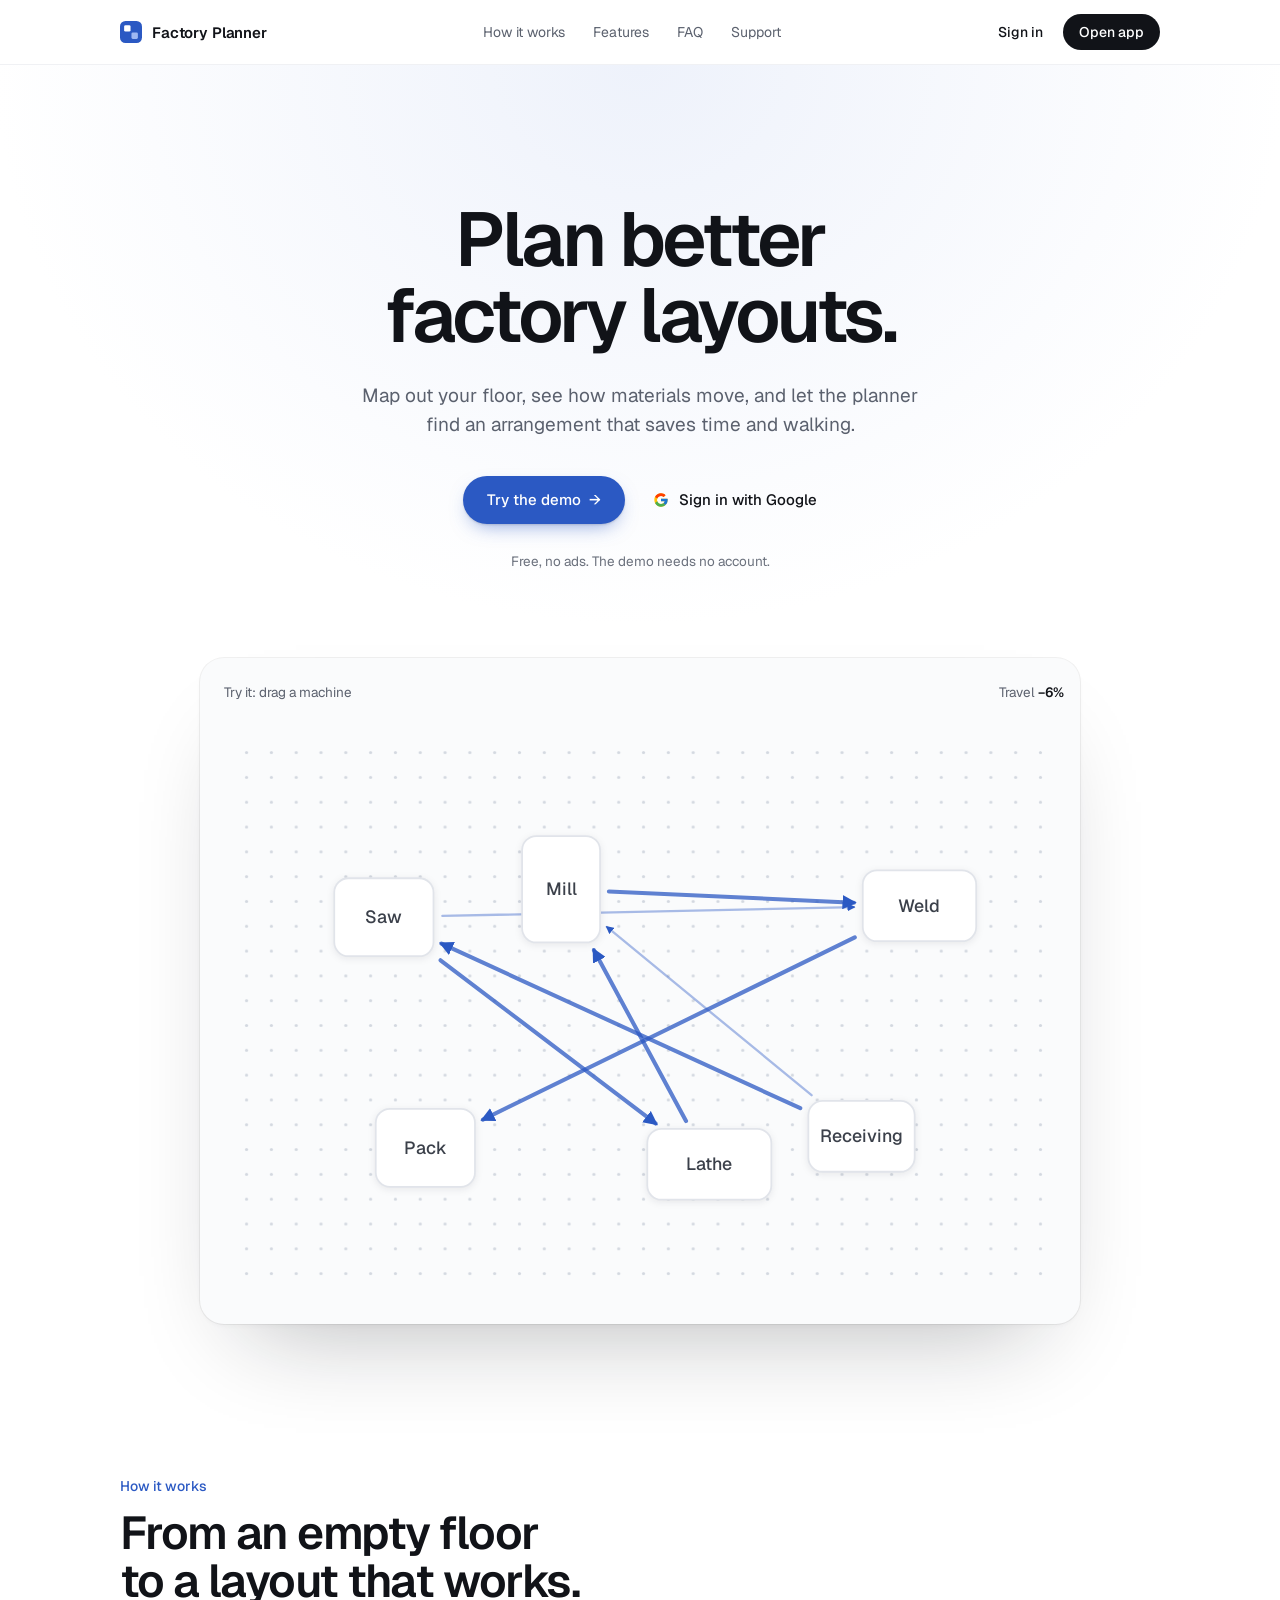
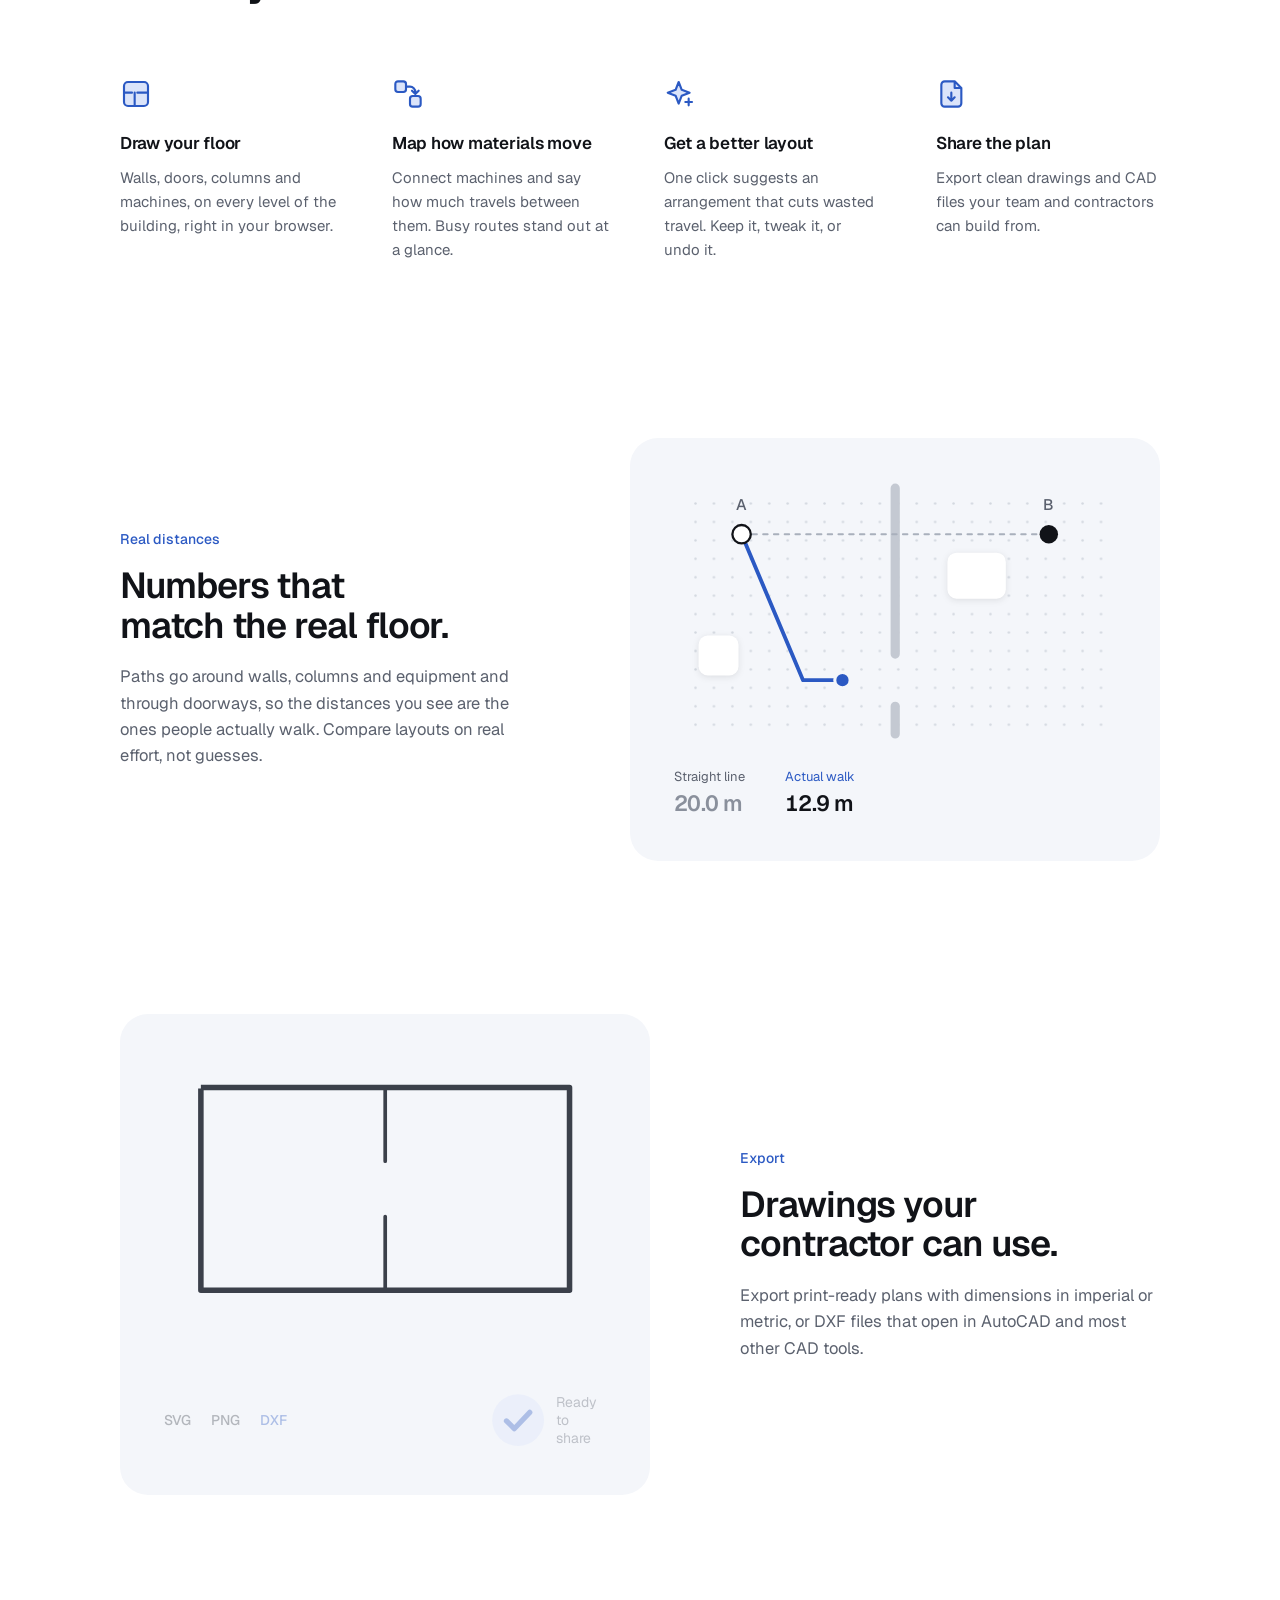
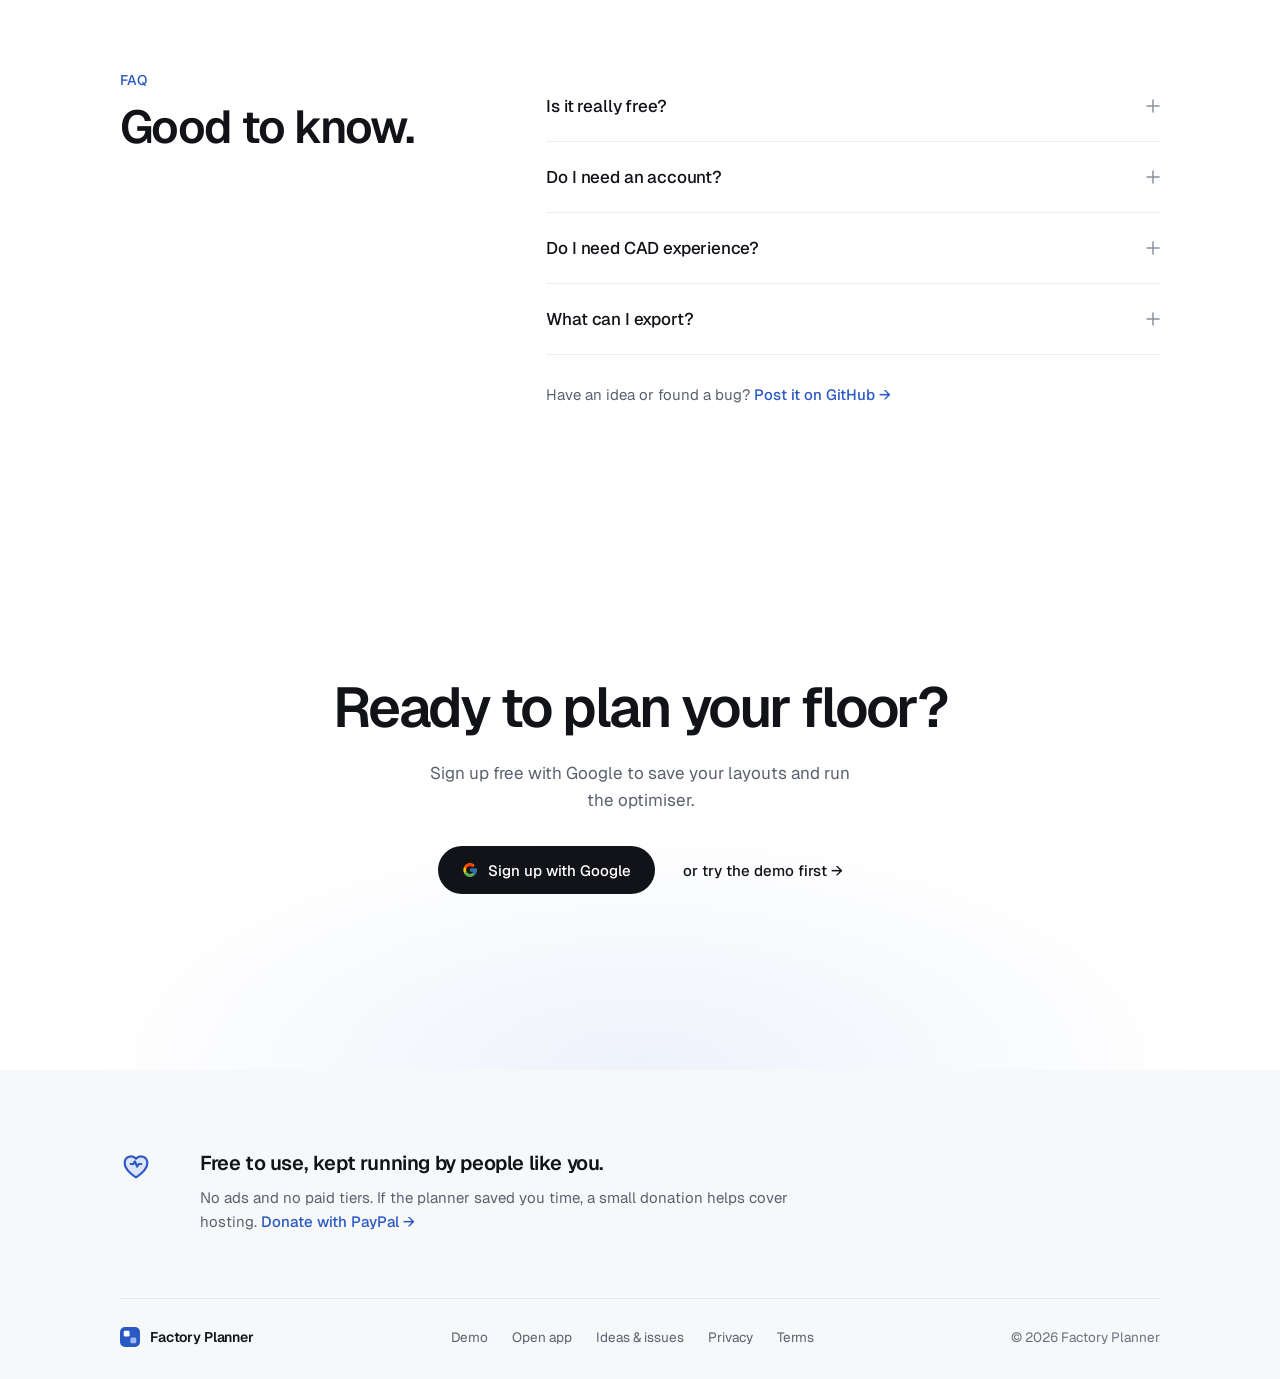
==== commit 6b36f715: "Remove sign-in button from header actions section" ====
--- a/index.html
+++ b/index.html
@@ -42,16 +42,13 @@
     <nav class="nav" aria-label="Main">
       <a href="#how">How it works</a>
       <a href="#features">Features</a>
+      <a href="#faq">FAQ</a>
       <a href="#support">Support</a>
-      <a href="#faq">FAQ</a>
     </nav>
     <div class="header-actions">
-      <a class="icon-btn header-gh" href="https://github.com/mcpcpc/factoryplanner.net" target="_blank" rel="noopener" aria-label="Ideas and issues on GitHub" title="Ideas and issues on GitHub">
-        <svg width="18" height="18" viewBox="0 0 16 16" fill="currentColor" aria-hidden="true"><path d="M8 0C3.58 0 0 3.58 0 8c0 3.54 2.29 6.53 5.47 7.59.4.07.55-.17.55-.38 0-.19-.01-.82-.01-1.49-2.01.37-2.53-.49-2.69-.94-.09-.23-.48-.94-.82-1.13-.28-.15-.68-.52-.01-.53.63-.01 1.08.58 1.23.82.72 1.21 1.87.87 2.33.66.07-.52.28-.87.51-1.07-1.78-.2-3.64-.89-3.64-3.95 0-.87.31-1.59.82-2.15-.08-.2-.36-1.02.08-2.12 0 0 .67-.21 2.2.82.64-.18 1.32-.27 2-.27.68 0 1.36.09 2 .27 1.53-1.04 2.2-.82 2.2-.82.44 1.1.16 1.92.08 2.12.51.56.82 1.27.82 2.15 0 3.07-1.87 3.75-3.65 3.95.29.25.54.73.54 1.48 0 1.07-.01 1.93-.01 2.2 0 .21.15.46.55.38A8.013 8.013 0 0016 8c0-4.42-3.58-8-8-8z"/></svg>
-      </a>
-      <a class="btn btn-ghost header-signin" href="https://app.factoryplanner.net/login">Sign in</a>
-      <a class="btn btn-dark" href="https://app.factoryplanner.net">Open app</a>
-      <button class="icon-btn menu-btn" type="button" aria-label="Menu" aria-expanded="false" aria-controls="mobile-menu">
+      <a class="header-signin" href="https://app.factoryplanner.net/login">Sign in</a>
+      <a class="btn btn-dark btn-sm" href="https://app.factoryplanner.net">Open app</a>
+      <button class="menu-btn" type="button" aria-label="Menu" aria-expanded="false" aria-controls="mobile-menu">
         <svg class="icon-open" width="18" height="18" viewBox="0 0 18 18" aria-hidden="true"><path d="M3 6h12M3 12h12" stroke="currentColor" stroke-width="1.6" stroke-linecap="round"/></svg>
         <svg class="icon-close" width="18" height="18" viewBox="0 0 18 18" aria-hidden="true" hidden><path d="M4 4l10 10M14 4L4 14" stroke="currentColor" stroke-width="1.6" stroke-linecap="round"/></svg>
       </button>
@@ -60,10 +57,9 @@
   <nav class="mobile-menu" id="mobile-menu" aria-label="Main" hidden>
     <a href="#how">How it works</a>
     <a href="#features">Features</a>
+    <a href="#faq">FAQ</a>
     <a href="#support">Support</a>
-    <a href="#faq">FAQ</a>
     <a href="https://app.factoryplanner.net/login">Sign in</a>
-    <a href="https://github.com/mcpcpc/factoryplanner.net" target="_blank" rel="noopener">Ideas &amp; issues</a>
   </nav>
 </header>
 
@@ -71,33 +67,33 @@
   <section class="hero">
     <div class="wrap hero-inner">
       <div class="hero-copy">
-        <a class="pill" href="#support"><b>Free</b><span>No ads, no paid tiers</span></a>
         <h1>Plan better factory layouts.</h1>
         <p class="lede">Map out your floor, see how materials move, and let the planner find an arrangement that saves time and walking.</p>
         <div class="actions">
-          <a class="btn btn-primary btn-lg" href="https://app.factoryplanner.net/try">Try it <span aria-hidden="true">→</span></a>
-          <a class="btn btn-secondary btn-lg" href="https://app.factoryplanner.net/login">
+          <a class="btn btn-primary" href="https://app.factoryplanner.net/try">Try the demo <span aria-hidden="true">→</span></a>
+          <a class="text-link" href="https://app.factoryplanner.net/login">
             <svg width="16" height="16" viewBox="0 0 48 48" aria-hidden="true"><path fill="#FFC107" d="M43.6 20.5H42V20H24v8h11.3C33.7 32.7 29.2 36 24 36c-6.6 0-12-5.4-12-12s5.4-12 12-12c3.1 0 5.8 1.2 7.9 3.1l5.7-5.7C34 6.1 29.3 4 24 4 12.9 4 4 12.9 4 24s8.9 20 20 20 20-8.9 20-20c0-1.3-.1-2.4-.4-3.5z"/><path fill="#FF3D00" d="M6.3 14.7l6.6 4.8C14.7 15.1 19 12 24 12c3.1 0 5.8 1.2 7.9 3.1l5.7-5.7C34 6.1 29.3 4 24 4 16.3 4 9.7 8.3 6.3 14.7z"/><path fill="#4CAF50" d="M24 44c5.2 0 9.9-2 13.4-5.2l-6.2-5.2C29.2 35.1 26.7 36 24 36c-5.2 0-9.6-3.3-11.3-8l-6.5 5C9.5 39.6 16.2 44 24 44z"/><path fill="#1976D2" d="M43.6 20.5H42V20H24v8h11.3c-.8 2.2-2.2 4.2-4.1 5.6l6.2 5.2C37 39.2 44 34 44 24c0-1.3-.1-2.4-.4-3.5z"/></svg>
             <span>Sign in with Google</span>
           </a>
         </div>
+        <span class="note">Free, no ads. The demo needs no account.</span>
       </div>
 
       <div class="demo">
         <div class="demo-bar">
           <span class="ellipsis" id="hero-hint">Try it: drag a machine</span>
           <span class="right">
-            <span class="travel">Travel <strong id="hero-travel" aria-live="polite">0%</strong></span>
-            <button class="optimise" id="optimise" type="button" hidden>Optimise</button>
+            <span>Travel <strong id="hero-travel" aria-live="polite">0%</strong></span>
+            <button class="optimise" id="optimise" type="button" hidden><svg width="14" height="14" viewBox="0 0 24 24" aria-hidden="true"><path d="M12 3l2.1 5.4 5.4 2.1-5.4 2.1L12 18l-2.1-5.4-5.4-2.1 5.4-2.1z" fill="#9fb8f2" stroke="#fff" stroke-width="1.8" stroke-linejoin="round"/></svg>Optimise</button>
           </span>
         </div>
         <div class="demo-body">
-          <svg id="hero-plan" viewBox="0 0 490 340" role="group" aria-label="Interactive layout: drag or use arrow keys to move machines and see material travel change">
+          <svg id="hero-plan" viewBox="20 20 474 326" role="group" aria-label="Interactive layout: drag or use arrow keys to move machines and see material travel change">
             <defs>
-              <pattern id="dots" width="14" height="14" patternUnits="userSpaceOnUse"><circle cx="7" cy="7" r=".9" fill="#d5d9e0"/></pattern>
+              <pattern id="dots" width="14" height="14" patternUnits="userSpaceOnUse"><circle cx="7" cy="7" r=".9" fill="#d3d8e0"/></pattern>
               <marker id="arrow" viewBox="0 0 10 10" refX="8" refY="5" markerWidth="3.5" markerHeight="3.5" orient="auto-start-reverse"><path d="M0 0L10 5L0 10z" fill="#2b59c3"/></marker>
             </defs>
-            <rect x="28" y="28" width="458" height="310" rx="12" fill="url(#dots)" stroke="#e1e4ea"/>
+            <rect x="28" y="28" width="458" height="310" rx="14" fill="url(#dots)"/>
             <g id="hero-layer">
               <g id="hero-flows"></g>
               <g id="hero-machines"></g>
@@ -114,91 +110,84 @@
       <h2 class="h2">From an empty floor to a layout that works.</h2>
     </div>
     <ol class="steps">
-      <li class="step"><span class="no">01</span><h3>Draw your floor</h3><p>Walls, doors, columns and machines, on every level of the building, right in your browser.</p></li>
-      <li class="step"><span class="no">02</span><h3>Map how materials move</h3><p>Connect machines and say how much travels between them. Busy routes stand out at a glance.</p></li>
-      <li class="step"><span class="no">03</span><h3>Get a better layout</h3><p>One click suggests an arrangement that cuts wasted travel. Keep it, tweak it, or undo it.</p></li>
-      <li class="step"><span class="no">04</span><h3>Share the plan</h3><p>Export clean drawings and CAD files your team and contractors can build from.</p></li>
+      <li class="step">
+        <svg width="32" height="32" viewBox="0 0 24 24" fill="none" aria-hidden="true"><rect x="3" y="3" width="18" height="18" rx="3" fill="#dbe4fa"/><path d="M6 3h12a3 3 0 0 1 3 3v12a3 3 0 0 1-3 3H6a3 3 0 0 1-3-3V6a3 3 0 0 1 3-3z M3 11h6 M13 11h8 M11 11v10" stroke="#2b59c3" stroke-width="1.6" stroke-linecap="round" stroke-linejoin="round"/></svg>
+        <h3>Draw your floor</h3>
+        <p>Walls, doors, columns and machines, on every level of the building, right in your browser.</p>
+      </li>
+      <li class="step">
+        <svg width="32" height="32" viewBox="0 0 24 24" fill="none" aria-hidden="true"><rect x="2.5" y="2.5" width="8" height="8" rx="2" fill="#dbe4fa"/><rect x="13.5" y="13.5" width="8" height="8" rx="2" fill="#dbe4fa"/><path d="M4.5 2.5h4a2 2 0 0 1 2 2v4a2 2 0 0 1-2 2h-4a2 2 0 0 1-2-2v-4a2 2 0 0 1 2-2z M15.5 13.5h4a2 2 0 0 1 2 2v4a2 2 0 0 1-2 2h-4a2 2 0 0 1-2-2v-4a2 2 0 0 1 2-2z M10.5 6.5h3a4 4 0 0 1 4 4v1 M15 9.5l2.5 2.5 2.5-2.5" stroke="#2b59c3" stroke-width="1.6" stroke-linecap="round" stroke-linejoin="round"/></svg>
+        <h3>Map how materials move</h3>
+        <p>Connect machines and say how much travels between them. Busy routes stand out at a glance.</p>
+      </li>
+      <li class="step">
+        <svg width="32" height="32" viewBox="0 0 24 24" fill="none" aria-hidden="true"><path d="M11 3l2.3 5.9 5.9 2.1-5.9 2.3L11 19.2l-2.3-5.9L2.8 11l5.9-2.1z" fill="#dbe4fa" stroke="#2b59c3" stroke-width="1.6" stroke-linejoin="round"/><path d="M18.5 15.5v5 M16 18h5" stroke="#2b59c3" stroke-width="1.6" stroke-linecap="round"/></svg>
+        <h3>Get a better layout</h3>
+        <p>One click suggests an arrangement that cuts wasted travel. Keep it, tweak it, or undo it.</p>
+      </li>
+      <li class="step">
+        <svg width="32" height="32" viewBox="0 0 24 24" fill="none" aria-hidden="true"><path d="M6 2.5h8l5 5V19a2.5 2.5 0 0 1-2.5 2.5h-10A2.5 2.5 0 0 1 4 19V5a2.5 2.5 0 0 1 2-2.5z" fill="#dbe4fa"/><path d="M6.5 2.5H14l5 5v11.5a2.5 2.5 0 0 1-2.5 2.5h-10A2.5 2.5 0 0 1 4 19V5a2.5 2.5 0 0 1 2.5-2.5z M14 2.5V7.5h5 M11.5 11v6 M9 14.5l2.5 2.5 2.5-2.5" stroke="#2b59c3" stroke-width="1.6" stroke-linecap="round" stroke-linejoin="round"/></svg>
+        <h3>Share the plan</h3>
+        <p>Export clean drawings and CAD files your team and contractors can build from.</p>
+      </li>
     </ol>
   </section>
 
-  <section class="features anchor" id="features">
-    <div class="wrap">
-      <div class="feature">
-        <div class="feature-copy">
-          <span class="eyebrow">Real distances</span>
-          <h3>Numbers that match the real floor.</h3>
-          <p>Paths go around walls and through doorways, so the distances you see are the ones people actually walk.</p>
-          <ul class="checks">
-            <li><svg width="18" height="18" viewBox="0 0 18 18" aria-hidden="true"><circle cx="9" cy="9" r="9" fill="#eef2fb"/><path d="M5.5 9.2l2.3 2.3 4.7-5" fill="none" stroke="#2b59c3" stroke-width="1.6" stroke-linecap="round" stroke-linejoin="round"/></svg>Routes avoid walls, columns and equipment</li>
-            <li><svg width="18" height="18" viewBox="0 0 18 18" aria-hidden="true"><circle cx="9" cy="9" r="9" fill="#eef2fb"/><path d="M5.5 9.2l2.3 2.3 4.7-5" fill="none" stroke="#2b59c3" stroke-width="1.6" stroke-linecap="round" stroke-linejoin="round"/></svg>Travel adds up across every flow</li>
-            <li><svg width="18" height="18" viewBox="0 0 18 18" aria-hidden="true"><circle cx="9" cy="9" r="9" fill="#eef2fb"/><path d="M5.5 9.2l2.3 2.3 4.7-5" fill="none" stroke="#2b59c3" stroke-width="1.6" stroke-linecap="round" stroke-linejoin="round"/></svg>Compare layouts on real effort, not guesses</li>
-          </ul>
-        </div>
-        <div class="feature-visual">
-          <div class="card">
-            <svg viewBox="0 0 320 200" role="img" aria-label="A walking path routed around a wall and through a doorway">
-              <defs><pattern id="dots2" width="12" height="12" patternUnits="userSpaceOnUse"><circle cx="6" cy="6" r=".8" fill="#dde1e7"/></pattern></defs>
-              <rect x="20" y="20" width="280" height="160" rx="10" fill="url(#dots2)" stroke="#e1e4ea"/>
-              <path d="M160 20V128M160 162V180" stroke="#c4c9d2" stroke-width="6" stroke-linecap="round"/>
-              <rect x="194" y="62" width="38" height="30" rx="6" fill="#fff" stroke="#d5d9e0"/>
-              <rect x="32" y="116" width="26" height="26" rx="6" fill="#fff" stroke="#d5d9e0"/>
-              <g id="route-straight"><path d="M60 50H260" stroke="#b3b9c4" stroke-width="1.2" stroke-dasharray="3 4" stroke-linecap="round"/></g>
-              <path id="route-path" d="M60 50L100 145L220 145L260 50" pathLength="1" fill="none" stroke="#2b59c3" stroke-width="2.5" stroke-linecap="round" stroke-linejoin="round" stroke-dasharray="1" stroke-dashoffset="0"/>
-              <circle id="route-dot" cx="260" cy="50" r="5" fill="#2b59c3" stroke="#fff" stroke-width="2"/>
-              <circle cx="60" cy="50" r="6" fill="#fff" stroke="#111318" stroke-width="1.5"/>
-              <circle cx="260" cy="50" r="6" fill="#111318"/>
-              <g font-family="Geist, system-ui, sans-serif" font-size="10" font-weight="500" fill="#5b616e" text-anchor="middle"><text x="60" y="34">A</text><text x="260" y="34">B</text></g>
-            </svg>
-            <div class="stats">
-              <div class="stat"><span>Straight line</span><strong>20.0 m</strong></div>
-              <div class="stat accent"><span>Actual walk</span><strong><span id="route-dist">32.6</span> m</strong></div>
-            </div>
-          </div>
-        </div>
-      </div>
-
-      <div class="feature reverse">
-        <div class="feature-copy">
-          <span class="eyebrow">Export</span>
-          <h3>Drawings your contractor can use.</h3>
-          <p>Export clean, print-ready plans with dimensions, or CAD files that open in the tools your team already uses.</p>
-          <ul class="checks">
-            <li><svg width="18" height="18" viewBox="0 0 18 18" aria-hidden="true"><circle cx="9" cy="9" r="9" fill="#eef2fb"/><path d="M5.5 9.2l2.3 2.3 4.7-5" fill="none" stroke="#2b59c3" stroke-width="1.6" stroke-linecap="round" stroke-linejoin="round"/></svg>SVG, PNG and DXF exports</li>
-            <li><svg width="18" height="18" viewBox="0 0 18 18" aria-hidden="true"><circle cx="9" cy="9" r="9" fill="#eef2fb"/><path d="M5.5 9.2l2.3 2.3 4.7-5" fill="none" stroke="#2b59c3" stroke-width="1.6" stroke-linecap="round" stroke-linejoin="round"/></svg>Opens in AutoCAD and most CAD tools</li>
-            <li><svg width="18" height="18" viewBox="0 0 18 18" aria-hidden="true"><circle cx="9" cy="9" r="9" fill="#eef2fb"/><path d="M5.5 9.2l2.3 2.3 4.7-5" fill="none" stroke="#2b59c3" stroke-width="1.6" stroke-linecap="round" stroke-linejoin="round"/></svg>Imperial or metric dimensions</li>
-          </ul>
-        </div>
-        <div class="feature-visual">
-          <div class="card">
-            <svg viewBox="0 0 320 200" role="img" aria-label="A floor plan being prepared for export">
-              <rect x="20" y="10" width="280" height="180" rx="10" fill="#fafbfc" stroke="#e1e4ea"/>
-              <path class="sheet-draw" d="M60 40H260V150H60Z" pathLength="1" fill="none" stroke="#3b404a" stroke-width="3" stroke-linejoin="round" stroke-dasharray="1"/>
-              <path class="sheet-draw" d="M160 40V80M160 110V150" pathLength="1" fill="none" stroke="#3b404a" stroke-width="2" stroke-linecap="round" stroke-dasharray="1"/>
-              <g id="sheet-machines" fill="#fff" stroke="#c4c9d2">
-                <rect x="78" y="58" width="44" height="30" rx="5"/><rect x="84" y="108" width="34" height="28" rx="5"/>
-                <rect x="186" y="60" width="54" height="26" rx="5"/><rect x="196" y="106" width="36" height="32" rx="5"/>
-              </g>
-              <g id="sheet-dims">
-                <path d="M60 170H260M60 165V175M260 165V175" stroke="#8a909c" fill="none" stroke-linecap="round"/>
-                <rect x="138" y="163" width="44" height="14" rx="7" fill="#fafbfc"/>
-                <text x="160" y="170" dy="0.35em" font-family="Geist, system-ui, sans-serif" font-size="8.5" font-weight="500" text-anchor="middle" fill="#5b616e">50 ft</text>
-              </g>
-            </svg>
-            <div class="formats" id="sheet-formats"><b>SVG</b><b>PNG</b><b class="accent">DXF</b><span>Ready to share</span></div>
-          </div>
-        </div>
-      </div>
-    </div>
-  </section>
-
-  <section class="wrap support anchor" id="support">
-    <div class="support-card">
-      <div class="support-copy">
-        <span class="eyebrow">Support the project</span>
-        <h2>Free to use. Kept running by people like you.</h2>
-        <p>There are no ads and no paid tiers. If the planner saved you time, a small donation helps cover hosting and keeps it free for everyone.</p>
-      </div>
-      <a class="btn btn-secondary btn-lg" href="https://www.paypal.me/mcpcpc/usd5" target="_blank" rel="noopener">Donate with PayPal <span aria-hidden="true">→</span></a>
+  <section class="wrap features anchor" id="features">
+    <div class="feature">
+      <div class="feature-copy">
+        <span class="eyebrow">Real distances</span>
+        <h3>Numbers that match the real floor.</h3>
+        <p>Paths go around walls, columns and equipment and through doorways, so the distances you see are the ones people actually walk. Compare layouts on real effort, not guesses.</p>
+      </div>
+      <div class="panel">
+        <svg viewBox="16 16 288 168" role="img" aria-label="A walking path routed around a wall and through a doorway">
+          <defs><pattern id="dots2" width="12" height="12" patternUnits="userSpaceOnUse"><circle cx="6" cy="6" r=".8" fill="#d3d8e0"/></pattern></defs>
+          <rect x="20" y="20" width="280" height="160" rx="10" fill="url(#dots2)"/>
+          <path d="M160 20V128M160 162V180" stroke="#c4c9d2" stroke-width="6" stroke-linecap="round"/>
+          <rect class="shadowed" x="194" y="62" width="38" height="30" rx="6" fill="#fff"/>
+          <rect class="shadowed" x="32" y="116" width="26" height="26" rx="6" fill="#fff"/>
+          <g id="route-straight"><path d="M60 50H260" stroke="#a9b0bc" stroke-width="1.2" stroke-dasharray="3 4" stroke-linecap="round"/></g>
+          <path id="route-path" d="M60 50L100 145L220 145L260 50" pathLength="1" fill="none" stroke="#2b59c3" stroke-width="2.5" stroke-linecap="round" stroke-linejoin="round" stroke-dasharray="1" stroke-dashoffset="0"/>
+          <circle id="route-dot" cx="260" cy="50" r="5" fill="#2b59c3" stroke="#f4f6fa" stroke-width="2"/>
+          <circle cx="60" cy="50" r="6" fill="#fff" stroke="#111318" stroke-width="1.5"/>
+          <circle cx="260" cy="50" r="6" fill="#111318"/>
+          <g font-family="Geist, system-ui, sans-serif" font-size="10" font-weight="500" fill="#5b616e" text-anchor="middle"><text x="60" y="34">A</text><text x="260" y="34">B</text></g>
+        </svg>
+        <div class="stats">
+          <div class="stat"><span>Straight line</span><strong>20.0 m</strong></div>
+          <div class="stat accent"><span>Actual walk</span><strong><span id="route-dist">32.6</span> m</strong></div>
+        </div>
+      </div>
+    </div>
+
+    <div class="feature reverse">
+      <div class="feature-copy">
+        <span class="eyebrow">Export</span>
+        <h3>Drawings your contractor can use.</h3>
+        <p>Export print-ready plans with dimensions in imperial or metric, or DXF files that open in AutoCAD and most other CAD tools.</p>
+      </div>
+      <div class="panel">
+        <svg viewBox="40 24 240 164" role="img" aria-label="A floor plan being prepared for export">
+          <path class="sheet-draw" d="M60 40H260V150H60Z" pathLength="1" fill="none" stroke="#3b404a" stroke-width="3" stroke-linejoin="round" stroke-dasharray="1"/>
+          <path class="sheet-draw" d="M160 40V80M160 110V150" pathLength="1" fill="none" stroke="#3b404a" stroke-width="2" stroke-linecap="round" stroke-dasharray="1"/>
+          <g id="sheet-machines">
+            <rect class="shadowed" x="78" y="58" width="44" height="30" rx="5" fill="#fff"/>
+            <rect class="shadowed" x="84" y="108" width="34" height="28" rx="5" fill="#fff"/>
+            <rect class="shadowed" x="186" y="60" width="54" height="26" rx="5" fill="#fff"/>
+            <rect x="196" y="106" width="36" height="32" rx="5" fill="#dbe4fa"/>
+          </g>
+          <g id="sheet-dims">
+            <path d="M60 170H260M60 165V175M260 165V175" stroke="#8a909c" fill="none" stroke-linecap="round"/>
+            <rect x="138" y="163" width="44" height="14" rx="7" fill="#f4f6fa"/>
+            <text x="160" y="170" dy="0.35em" font-family="Geist, system-ui, sans-serif" font-size="8.5" font-weight="500" text-anchor="middle" fill="#5b616e">50 ft</text>
+          </g>
+        </svg>
+        <div class="formats" id="sheet-formats">
+          <span>SVG</span><span>PNG</span><span class="accent">DXF</span>
+          <span class="ready"><svg width="16" height="16" viewBox="0 0 24 24" aria-hidden="true"><circle cx="12" cy="12" r="10" fill="#dbe4fa"/><path d="M7.5 12.3l3 3 6-6.3" fill="none" stroke="#2b59c3" stroke-width="2" stroke-linecap="round" stroke-linejoin="round"/></svg>Ready to share</span>
+        </div>
+      </div>
     </div>
   </section>
 
@@ -209,35 +198,35 @@
     </div>
     <div class="faq-list">
       <details>
-        <summary>Is it really free?<svg width="14" height="14" viewBox="0 0 14 14" aria-hidden="true"><path d="M7 1v12M1 7h12" stroke="#8a909c" stroke-width="1.5" stroke-linecap="round"/></svg></summary>
+        <summary>Is it really free?<svg width="14" height="14" viewBox="0 0 14 14" aria-hidden="true"><path d="M1 7h12" stroke="#8a909c" stroke-width="1.5" stroke-linecap="round"/><path class="plus-v" d="M7 1v12" stroke="#8a909c" stroke-width="1.5" stroke-linecap="round"/></svg></summary>
         <p>Yes. There are no ads, no trials and no paid tiers. Hosting is covered by donations from people who find it useful.</p>
       </details>
       <details>
-        <summary>Do I need CAD experience?<svg width="14" height="14" viewBox="0 0 14 14" aria-hidden="true"><path d="M7 1v12M1 7h12" stroke="#8a909c" stroke-width="1.5" stroke-linecap="round"/></svg></summary>
+        <summary>Do I need an account?<svg width="14" height="14" viewBox="0 0 14 14" aria-hidden="true"><path d="M1 7h12" stroke="#8a909c" stroke-width="1.5" stroke-linecap="round"/><path class="plus-v" d="M7 1v12" stroke="#8a909c" stroke-width="1.5" stroke-linecap="round"/></svg></summary>
+        <p>Not to try it. The demo works on any device, with no sign-up, and lets you download your project file. Sign in with Google to save layouts to your account and run the optimiser.</p>
+      </details>
+      <details>
+        <summary>Do I need CAD experience?<svg width="14" height="14" viewBox="0 0 14 14" aria-hidden="true"><path d="M1 7h12" stroke="#8a909c" stroke-width="1.5" stroke-linecap="round"/><path class="plus-v" d="M7 1v12" stroke="#8a909c" stroke-width="1.5" stroke-linecap="round"/></svg></summary>
         <p>No. If you can sketch a floor plan on paper, you can draw one here. The drafting details are handled for you when you export.</p>
       </details>
       <details>
-        <summary>Where is my work saved?<svg width="14" height="14" viewBox="0 0 14 14" aria-hidden="true"><path d="M7 1v12M1 7h12" stroke="#8a909c" stroke-width="1.5" stroke-linecap="round"/></svg></summary>
-        <p>Sign in with Google and your layouts are saved to your account, so you can pick up where you left off on any computer.</p>
-      </details>
-      <details>
-        <summary>What can I export?<svg width="14" height="14" viewBox="0 0 14 14" aria-hidden="true"><path d="M7 1v12M1 7h12" stroke="#8a909c" stroke-width="1.5" stroke-linecap="round"/></svg></summary>
+        <summary>What can I export?<svg width="14" height="14" viewBox="0 0 14 14" aria-hidden="true"><path d="M1 7h12" stroke="#8a909c" stroke-width="1.5" stroke-linecap="round"/><path class="plus-v" d="M7 1v12" stroke="#8a909c" stroke-width="1.5" stroke-linecap="round"/></svg></summary>
         <p>Print-ready drawings as SVG or PNG, and DXF files that open in AutoCAD and most other CAD tools. DXF layers follow the US National CAD Standard.</p>
       </details>
-      <details>
-        <summary>Can I suggest a feature?<svg width="14" height="14" viewBox="0 0 14 14" aria-hidden="true"><path d="M7 1v12M1 7h12" stroke="#8a909c" stroke-width="1.5" stroke-linecap="round"/></svg></summary>
-        <p>Yes. Anyone can post ideas, feature requests and bug reports on <a href="https://github.com/mcpcpc/factoryplanner.net" target="_blank" rel="noopener">GitHub</a>.</p>
-      </details>
-    </div>
-  </section>
-
-  <section class="wrap cta-section">
-    <div class="cta">
-      <h2>Start with a blank floor.</h2>
-      <p>Free, in your browser. Sign in with Google to save your work.</p>
+      <p class="faq-more">Have an idea or found a bug? <a class="inline-link" href="https://github.com/mcpcpc/factoryplanner.net/issues" target="_blank" rel="noopener">Post it on GitHub →</a></p>
+    </div>
+  </section>
+
+  <section class="cta-section">
+    <div class="wrap cta">
+      <h2>Ready to plan your floor?</h2>
+      <p>Sign up free with Google to save your layouts and run the optimiser.</p>
       <div class="actions">
-        <a class="btn btn-light btn-lg" href="https://app.factoryplanner.net">Open app <span aria-hidden="true">→</span></a>
-        <a class="btn btn-outline-dark btn-lg" href="https://app.factoryplanner.net/login">Sign in</a>
+        <a class="btn btn-dark" href="https://app.factoryplanner.net/login">
+          <svg width="16" height="16" viewBox="0 0 48 48" aria-hidden="true"><path fill="#FFC107" d="M43.6 20.5H42V20H24v8h11.3C33.7 32.7 29.2 36 24 36c-6.6 0-12-5.4-12-12s5.4-12 12-12c3.1 0 5.8 1.2 7.9 3.1l5.7-5.7C34 6.1 29.3 4 24 4 12.9 4 4 12.9 4 24s8.9 20 20 20 20-8.9 20-20c0-1.3-.1-2.4-.4-3.5z"/><path fill="#FF3D00" d="M6.3 14.7l6.6 4.8C14.7 15.1 19 12 24 12c3.1 0 5.8 1.2 7.9 3.1l5.7-5.7C34 6.1 29.3 4 24 4 16.3 4 9.7 8.3 6.3 14.7z"/><path fill="#4CAF50" d="M24 44c5.2 0 9.9-2 13.4-5.2l-6.2-5.2C29.2 35.1 26.7 36 24 36c-5.2 0-9.6-3.3-11.3-8l-6.5 5C9.5 39.6 16.2 44 24 44z"/><path fill="#1976D2" d="M43.6 20.5H42V20H24v8h11.3c-.8 2.2-2.2 4.2-4.1 5.6l6.2 5.2C37 39.2 44 34 44 24c0-1.3-.1-2.4-.4-3.5z"/></svg>
+          <span>Sign up with Google</span>
+        </a>
+        <a class="text-link" href="https://app.factoryplanner.net/try">or try the demo first →</a>
       </div>
     </div>
   </section>
@@ -245,32 +234,26 @@
 
 <footer class="site-footer">
   <div class="wrap">
-    <div class="footer-top">
-      <div class="foot-brand">
-        <a class="brand" href="#">
-          <svg width="22" height="22" viewBox="0 0 24 24" aria-hidden="true"><rect width="24" height="24" rx="6" fill="#2b59c3"/><rect x="4.5" y="4.5" width="7" height="7" rx="1.5" fill="#fff"/><rect x="12.5" y="12.5" width="7" height="7" rx="1.5" fill="#9fb8f2"/></svg>
-          <span>Factory Planner</span>
-        </a>
-        <p>Factory layout planning for everyone.</p>
-      </div>
-      <div class="foot-cols">
-        <div class="foot-col">
-          <span class="foot-label">Product</span>
-          <a href="https://app.factoryplanner.net">Open app</a>
-          <a href="https://app.factoryplanner.net/login">Sign in</a>
-          <a href="#how">How it works</a>
-        </div>
-        <div class="foot-col">
-          <span class="foot-label">Project</span>
-          <a href="https://github.com/mcpcpc/factoryplanner.net" target="_blank" rel="noopener">Ideas &amp; issues</a>
-          <a href="https://www.paypal.me/mcpcpc/usd5" target="_blank" rel="noopener">Donate</a>
-        </div>
+    <div class="support anchor" id="support">
+      <svg width="32" height="32" viewBox="0 0 24 24" fill="none" aria-hidden="true"><path d="M12 20.5s-8.5-4.9-8.5-11A4.8 4.8 0 0 1 12 6.6a4.8 4.8 0 0 1 8.5 2.9c0 6.1-8.5 11-8.5 11z" fill="#dbe4fa" stroke="#2b59c3" stroke-width="1.6" stroke-linejoin="round"/><path d="M8 10.5h2l1.2-2 1.6 4 1.2-2h2" stroke="#2b59c3" stroke-width="1.6" stroke-linecap="round" stroke-linejoin="round"/></svg>
+      <div class="support-copy">
+        <h2>Free to use, kept running by people like you.</h2>
+        <p>No ads and no paid tiers. If the planner saved you time, a small donation helps cover hosting. <a class="inline-link" href="https://www.paypal.me/mcpcpc/usd5" target="_blank" rel="noopener">Donate with PayPal →</a></p>
       </div>
     </div>
     <div class="foot-bottom">
+      <a class="brand" href="#">
+        <svg width="20" height="20" viewBox="0 0 24 24" aria-hidden="true"><rect width="24" height="24" rx="6" fill="#2b59c3"/><rect x="4.5" y="4.5" width="7" height="7" rx="1.5" fill="#fff"/><rect x="12.5" y="12.5" width="7" height="7" rx="1.5" fill="#9fb8f2"/></svg>
+        <span>Factory Planner</span>
+      </a>
+      <nav class="foot-nav" aria-label="Footer">
+        <a href="https://app.factoryplanner.net/try">Demo</a>
+        <a href="https://app.factoryplanner.net">Open app</a>
+        <a href="https://github.com/mcpcpc/factoryplanner.net/issues" target="_blank" rel="noopener">Ideas &amp; issues</a>
+        <a href="/privacy">Privacy</a>
+        <a href="/terms">Terms</a>
+      </nav>
       <span>© 2026 Factory Planner</span>
-      <a href="/privacy">Privacy</a>
-      <a href="/terms">Terms</a>
     </div>
   </div>
 </footer>
--- a/styles.css
+++ b/styles.css
@@ -5,15 +5,15 @@
   --muted: #5b616e;
   --subtle: #6b717d;
   --faint: #8a909c;
-  --line: #e1e4ea;
-  --line-soft: #eceef1;
+  --line: #eceef1;
   --surface: #f7f8fa;
-  --chip: #f4f5f7;
+  --panel: #f4f6fa;
   --blue: #2b59c3;
   --blue-hover: #244ea9;
   --blue-soft: #eef2fb;
-  --pad: clamp(16px, 4vw, 32px);
-  --section: clamp(80px, 10vw, 128px);
+  --blue-tint: #dbe4fa;
+  --pad: clamp(20px, 5vw, 40px);
+  --section: clamp(112px, 14vw, 176px);
 }
 
 *, *::before, *::after { box-sizing: border-box; }
@@ -29,8 +29,10 @@
 h1, h2, h3, p { margin: 0; }
 p { text-wrap: pretty; }
 [hidden] { display: none !important; }
-
-.wrap { max-width: 1160px; margin: 0 auto; padding-inline: var(--pad); }
+main:focus { outline: none; }
+
+.wrap { max-width: 1120px; margin: 0 auto; padding-inline: var(--pad); }
+.anchor { scroll-margin-top: 64px; }
 
 .skip {
   position: absolute; left: -9999px; top: 8px; z-index: 50;
@@ -39,38 +41,33 @@
 }
 .skip:focus { left: 16px; text-decoration: none; }
 
-/* Buttons */
+/* Buttons and links */
 .btn {
-  display: inline-flex; align-items: center; gap: 8px;
-  height: 36px; padding: 0 14px; border-radius: 999px;
-  border: 1px solid transparent;
-  font-family: inherit; font-size: 14px; font-weight: 500; line-height: 1;
+  display: inline-flex; align-items: center; gap: 10px;
+  height: 48px; padding: 0 24px; border-radius: 999px; border: 0;
+  font-family: inherit; font-size: 15px; font-weight: 500; line-height: 1;
   white-space: nowrap; cursor: pointer;
 }
 .btn:hover { text-decoration: none; }
-.btn-lg { height: 46px; padding: 0 22px; font-size: 15px; gap: 10px; }
+.btn-sm { height: 36px; padding: 0 16px; font-size: 14px; }
+.btn-primary { background: var(--blue); color: #fff; gap: 8px; box-shadow: 0 1px 2px rgba(17,19,24,.12), 0 8px 20px -8px rgba(43,89,195,.6); }
+.btn-primary:hover { background: var(--blue-hover); }
 .btn-dark { background: var(--ink); color: #fff; }
 .btn-dark:hover { background: var(--blue); }
-.btn-primary { background: var(--blue); color: #fff; box-shadow: 0 1px 2px rgba(17,19,24,.1), inset 0 1px 0 rgba(255,255,255,.15); }
-.btn-primary:hover { background: var(--blue-hover); }
-.btn-secondary { background: #fff; border-color: var(--line); color: var(--ink); }
-.btn-secondary:hover { background: var(--surface); }
-.btn-ghost { color: var(--ink); padding: 0 12px; border-radius: 8px; }
-.btn-ghost:hover { background: var(--chip); }
-.icon-btn {
-  display: inline-flex; align-items: center; justify-content: center;
-  width: 36px; height: 36px; border: 0; border-radius: 8px;
-  background: transparent; color: var(--muted); cursor: pointer;
-}
-.icon-btn:hover { background: var(--chip); color: var(--ink); }
+.text-link {
+  display: inline-flex; align-items: center; gap: 10px;
+  font-size: 15px; font-weight: 500; color: var(--ink); white-space: nowrap;
+}
+.text-link:hover { color: var(--blue); text-decoration: none; }
+.inline-link { color: var(--blue); font-weight: 500; white-space: nowrap; }
 
 /* Header */
 .site-header {
   position: sticky; top: 0; z-index: 20;
-  background: rgba(255,255,255,.8);
-  backdrop-filter: saturate(1.6) blur(12px);
-  -webkit-backdrop-filter: saturate(1.6) blur(12px);
-  border-bottom: 1px solid var(--line-soft);
+  background: rgba(255,255,255,.82);
+  backdrop-filter: saturate(1.6) blur(14px);
+  -webkit-backdrop-filter: saturate(1.6) blur(14px);
+  border-bottom: 1px solid #f0f1f4;
 }
 .header-row { height: 64px; display: flex; align-items: center; gap: 16px; }
 .brand {
@@ -79,77 +76,62 @@
   color: var(--ink); white-space: nowrap;
 }
 .brand:hover { text-decoration: none; }
-.nav { flex: 1; display: flex; justify-content: center; gap: 4px; }
-.nav a {
-  display: inline-flex; align-items: center; height: 36px; padding: 0 12px;
-  border-radius: 8px; font-size: 14px; color: var(--muted);
-}
-.nav a:hover { color: var(--ink); background: var(--chip); text-decoration: none; }
-.header-actions { margin-left: auto; display: flex; align-items: center; gap: 6px; }
-.menu-btn { display: none; width: 40px; height: 40px; margin-right: -6px; color: var(--ink); }
-.mobile-menu {
-  display: flex; flex-direction: column;
-  border-top: 1px solid var(--line-soft); background: #fff;
-  padding: 8px var(--pad) 16px;
-}
-.mobile-menu a {
-  display: flex; align-items: center; height: 48px;
-  border-bottom: 1px solid #f1f2f4; font-size: 16px; color: var(--ink);
-}
-.mobile-menu a:last-child { border-bottom: 0; }
-.mobile-menu a:hover { text-decoration: none; color: var(--blue); }
+.nav { flex: 1; display: flex; justify-content: center; gap: 28px; }
+.nav a { font-size: 14px; color: var(--muted); }
+.nav a:hover { color: var(--ink); text-decoration: none; }
+.header-actions { margin-left: auto; display: flex; align-items: center; gap: 20px; }
+.header-signin { font-size: 14px; font-weight: 500; color: var(--ink); white-space: nowrap; }
+.header-signin:hover { color: var(--blue); text-decoration: none; }
+.menu-btn {
+  display: none; align-items: center; justify-content: center;
+  width: 40px; height: 40px; margin: 0 -8px;
+  border: 0; border-radius: 8px; background: transparent; color: var(--ink); cursor: pointer;
+}
+.menu-btn:hover { background: #f4f5f7; }
+.mobile-menu { display: flex; flex-direction: column; background: #fff; padding: 4px var(--pad) 20px; }
+.mobile-menu a { display: flex; align-items: center; height: 48px; font-size: 17px; color: var(--ink); }
+.mobile-menu a:hover { color: var(--blue); text-decoration: none; }
 @media (max-width: 819px) { .nav { display: none; } .menu-btn { display: inline-flex; } }
 @media (min-width: 820px) { .mobile-menu { display: none !important; } }
-@media (max-width: 479px) { .header-signin, .header-gh { display: none; } }
+@media (max-width: 419px) { .header-signin { display: none; } }
 
 /* Hero */
-.hero { background: radial-gradient(ellipse 80% 50% at 50% 0%, var(--blue-soft) 0%, rgba(238,242,251,0) 70%); }
+.hero { background: radial-gradient(ellipse 70% 55% at 50% 0%, var(--blue-soft) 0%, rgba(238,242,251,0) 72%); }
 .hero-inner {
-  padding-block: clamp(64px, 10vw, 120px) clamp(64px, 9vw, 112px);
-  display: flex; flex-direction: column; align-items: center; gap: clamp(48px, 7vw, 72px);
-}
-.hero-copy { display: flex; flex-direction: column; align-items: center; text-align: center; gap: 24px; max-width: 760px; }
-.pill {
-  display: inline-flex; align-items: center; gap: 8px; height: 30px; padding: 0 12px 0 6px;
-  border: 1px solid var(--line); border-radius: 999px; background: #fff;
-  font-size: 13px; color: var(--muted);
-}
-.pill:hover { color: var(--ink); border-color: #c9ced7; text-decoration: none; }
-.pill b { display: inline-flex; align-items: center; height: 20px; padding: 0 8px; border-radius: 999px; background: var(--blue-soft); color: var(--blue); font-weight: 500; }
-.hero h1 { font-size: clamp(40px, 6.4vw, 72px); line-height: 1; font-weight: 600; letter-spacing: -.045em; text-wrap: balance; }
-.lede { max-width: 580px; font-size: clamp(16px, 1.7vw, 19px); line-height: 1.55; color: var(--muted); }
-.actions { display: flex; flex-wrap: wrap; gap: 10px; }
-.hero .actions { justify-content: center; margin-top: 4px; }
+  padding-block: clamp(72px, 11vw, 136px) clamp(96px, 12vw, 160px);
+  display: flex; flex-direction: column; align-items: center; gap: clamp(56px, 8vw, 88px);
+}
+.hero-copy { display: flex; flex-direction: column; align-items: center; text-align: center; gap: 28px; max-width: 760px; }
+.hero h1 { font-size: clamp(42px, 6.6vw, 76px); line-height: 1; font-weight: 600; letter-spacing: -.045em; text-wrap: balance; }
+.lede { max-width: 560px; font-size: clamp(17px, 1.8vw, 19px); line-height: 1.55; color: var(--muted); }
+.actions { display: flex; flex-wrap: wrap; align-items: center; justify-content: center; gap: 12px 28px; margin-top: 8px; }
+.note { font-size: 13.5px; color: var(--subtle); }
 
 .demo {
-  width: 100%; max-width: 860px; min-width: 0;
-  border: 1px solid var(--line); border-radius: 20px; background: #fff; overflow: hidden;
-  box-shadow: 0 1px 2px rgba(17,19,24,.04), 0 40px 80px -40px rgba(17,19,24,.28);
+  width: 100%; max-width: 880px; min-width: 0;
+  border-radius: 24px; background: #fafbfc; overflow: hidden;
+  box-shadow: 0 0 0 1px rgba(17,19,24,.06), 0 2px 4px rgba(17,19,24,.03), 0 48px 96px -48px rgba(17,19,24,.32);
 }
 .demo-bar {
   display: flex; align-items: center; justify-content: space-between; gap: 12px;
-  min-height: 52px; padding: 10px 12px 10px 18px;
-  border-bottom: 1px solid var(--line-soft); font-size: 13px; color: var(--muted);
+  min-height: 56px; padding: 12px 16px 0 24px; font-size: 13.5px; color: var(--muted);
 }
 .demo-bar .ellipsis { white-space: nowrap; overflow: hidden; text-overflow: ellipsis; }
-.demo-bar .right { display: inline-flex; align-items: center; gap: 8px; white-space: nowrap; }
-.travel {
-  display: inline-flex; align-items: center; gap: 6px; height: 28px; padding: 0 10px;
-  border-radius: 999px; background: var(--chip); font-variant-numeric: tabular-nums;
-}
-.travel strong { color: var(--ink); font-weight: 600; }
+.demo-bar .right { display: inline-flex; align-items: center; gap: 14px; white-space: nowrap; font-variant-numeric: tabular-nums; }
+.demo-bar strong { color: var(--ink); font-weight: 600; }
 .optimise {
-  height: 28px; padding: 0 12px; border: 0; border-radius: 999px;
+  display: inline-flex; align-items: center; gap: 6px;
+  height: 32px; padding: 0 14px; border: 0; border-radius: 999px;
   background: var(--blue); color: #fff; cursor: pointer;
-  font: 500 13px/1 inherit; font-family: inherit;
+  font-family: inherit; font-size: 13px; font-weight: 500;
 }
 .optimise:hover { background: var(--blue-hover); }
-.demo-body { padding: clamp(10px, 2vw, 20px); background: #fafbfc; }
-.demo svg, .card svg { display: block; width: 100%; height: auto; }
+.demo-body { padding: clamp(4px, 1.5vw, 12px) clamp(8px, 2vw, 20px) clamp(8px, 2vw, 20px); }
+.demo svg, .panel svg { display: block; width: 100%; height: auto; }
 #hero-plan { user-select: none; -webkit-user-select: none; }
 .machine { cursor: grab; touch-action: none; outline: none; }
 .machine.dragging { cursor: grabbing; }
-.machine .body { fill: #fff; stroke: #d5d9e0; stroke-width: 1; filter: drop-shadow(0 1px 1.5px rgba(17,19,24,.08)); }
+.machine .body { fill: #fff; stroke: #e1e4ea; stroke-width: 1; filter: drop-shadow(0 1px 2px rgba(17,19,24,.08)); }
 .machine.dragging .body { fill: var(--blue-soft); stroke: var(--blue); }
 .machine text { font: 500 10px "Geist", system-ui, sans-serif; fill: var(--ink-2); pointer-events: none; }
 .machine .ring { fill: none; stroke: var(--blue); stroke-width: 2; opacity: 0; }
@@ -157,106 +139,84 @@
 
 /* Sections */
 .eyebrow { font-size: 14px; font-weight: 500; color: var(--blue); }
-.h2 { font-size: clamp(30px, 4vw, 44px); line-height: 1.05; font-weight: 600; letter-spacing: -.035em; text-wrap: balance; }
-.anchor { scroll-margin-top: 64px; }
-.section-head { display: flex; flex-direction: column; gap: 12px; max-width: 620px; margin-bottom: clamp(36px, 5vw, 56px); }
-
-.how { padding-block: clamp(32px, 5vw, 56px) var(--section); }
-.steps { display: grid; gap: 16px; grid-template-columns: 1fr; margin: 0; padding: 0; list-style: none; }
-@media (min-width: 600px) { .steps { grid-template-columns: repeat(2, 1fr); } }
-@media (min-width: 1060px) { .steps { grid-template-columns: repeat(4, 1fr); } }
-.step { display: flex; flex-direction: column; gap: 10px; padding: 24px; border: 1px solid var(--line-soft); border-radius: 16px; background: #fff; }
-.step .no { font-size: 13px; font-weight: 500; color: var(--faint); font-variant-numeric: tabular-nums; margin-bottom: 20px; }
+.h2 { font-size: clamp(32px, 4.2vw, 46px); line-height: 1.05; font-weight: 600; letter-spacing: -.035em; text-wrap: balance; }
+.section-head { display: flex; flex-direction: column; gap: 14px; max-width: 600px; margin-bottom: clamp(48px, 6vw, 72px); }
+
+.how { padding-bottom: var(--section); }
+.steps {
+  display: grid; grid-template-columns: 1fr; gap: clamp(40px, 5vw, 56px) clamp(32px, 4vw, 48px);
+  margin: 0; padding: 0; list-style: none;
+}
+@media (min-width: 560px) { .steps { grid-template-columns: repeat(2, 1fr); } }
+@media (min-width: 1040px) { .steps { grid-template-columns: repeat(4, 1fr); } }
+.step { display: flex; flex-direction: column; gap: 12px; }
+.step svg { margin-bottom: 10px; }
 .step h3 { font-size: 17px; font-weight: 600; letter-spacing: -.015em; }
-.step p { font-size: 14.5px; line-height: 1.55; color: var(--muted); }
-
-.features { background: var(--surface); }
-.features .wrap { display: flex; flex-direction: column; gap: clamp(72px, 10vw, 120px); padding-block: var(--section); }
-.feature { display: flex; flex-wrap: wrap; align-items: center; gap: clamp(32px, 6vw, 80px); }
+.step p { font-size: 15px; line-height: 1.6; color: var(--muted); }
+
+.features { padding-bottom: var(--section); display: flex; flex-direction: column; gap: clamp(96px, 12vw, 160px); }
+.feature { display: flex; flex-wrap: wrap; align-items: center; gap: clamp(40px, 7vw, 96px); }
 .feature.reverse { flex-direction: row-reverse; }
-.feature-copy { flex: 1 1 320px; min-width: 0; max-width: 440px; display: flex; flex-direction: column; gap: 16px; }
-.feature-visual { flex: 1 1 400px; min-width: 0; }
-.feature h3 { font-size: clamp(26px, 3.2vw, 34px); line-height: 1.1; font-weight: 600; letter-spacing: -.03em; text-wrap: balance; }
-.feature-copy > p { font-size: 16px; line-height: 1.6; color: var(--muted); }
-.checks { margin: 8px 0 0; padding: 0; list-style: none; display: flex; flex-direction: column; gap: 10px; }
-.checks li { display: flex; gap: 10px; align-items: flex-start; font-size: 15px; line-height: 1.45; }
-.checks svg { flex: none; margin-top: 1px; }
-
-.card {
-  border: 1px solid #e6e8ec; border-radius: 20px; background: #fff;
-  box-shadow: 0 1px 2px rgba(17,19,24,.04), 0 24px 48px -28px rgba(17,19,24,.2);
-  padding: clamp(16px, 3vw, 28px); display: flex; flex-direction: column; gap: 16px;
-}
-.stats { display: grid; grid-template-columns: 1fr 1fr; gap: 10px; font-variant-numeric: tabular-nums; }
-.stat { display: flex; flex-direction: column; gap: 2px; padding: 12px 14px; border-radius: 12px; background: var(--chip); }
-.stat > span { font-size: 12.5px; color: var(--muted); }
-.stat strong { font-size: 18px; font-weight: 600; letter-spacing: -.02em; color: var(--muted); }
-.stat.accent { background: var(--blue-soft); }
+.feature-copy { flex: 1 1 320px; min-width: 0; max-width: 420px; display: flex; flex-direction: column; gap: 18px; }
+.feature h3 { font-size: clamp(28px, 3.4vw, 36px); line-height: 1.1; font-weight: 600; letter-spacing: -.03em; text-wrap: balance; }
+.feature-copy p { font-size: 16.5px; line-height: 1.6; color: var(--muted); }
+.panel {
+  flex: 1 1 420px; min-width: 0; border-radius: 28px; background: var(--panel);
+  padding: clamp(24px, 4vw, 44px); display: flex; flex-direction: column; gap: clamp(20px, 3vw, 28px);
+}
+.shadowed { filter: drop-shadow(0 1px 2px rgba(17,19,24,.1)); }
+.stats { display: flex; flex-wrap: wrap; gap: 12px 40px; font-variant-numeric: tabular-nums; }
+.stat { display: flex; flex-direction: column; gap: 4px; }
+.stat > span { font-size: 13px; color: var(--muted); }
+.stat strong { font-size: 22px; font-weight: 600; letter-spacing: -.02em; color: var(--faint); }
 .stat.accent > span { color: var(--blue); }
 .stat.accent strong { color: var(--ink); }
-.formats { display: flex; flex-wrap: wrap; align-items: center; gap: 8px; }
-.formats b { display: inline-flex; align-items: center; height: 30px; padding: 0 12px; border-radius: 999px; background: var(--chip); font-size: 13px; font-weight: 500; color: var(--ink-2); }
-.formats b.accent { background: var(--blue-soft); color: var(--blue); }
-.formats span { margin-left: auto; font-size: 13px; color: var(--muted); }
-
-.support { padding-top: var(--section); }
-.support-card {
-  display: flex; flex-wrap: wrap; align-items: center; justify-content: space-between;
-  gap: 28px 48px; padding: clamp(28px, 4vw, 44px);
-  border: 1px solid var(--line-soft); border-radius: 20px; background: #fff;
-}
-.support-copy { flex: 1 1 420px; max-width: 600px; display: flex; flex-direction: column; gap: 12px; }
-.support-copy h2 { font-size: clamp(26px, 3.2vw, 34px); line-height: 1.1; font-weight: 600; letter-spacing: -.03em; text-wrap: balance; }
-.support-copy p { font-size: 16px; line-height: 1.6; color: var(--muted); }
-
-.faq { display: flex; flex-wrap: wrap; gap: 32px clamp(32px, 6vw, 80px); padding-block: var(--section); }
-.faq-head { flex: 1 1 260px; max-width: 360px; display: flex; flex-direction: column; gap: 12px; }
+.formats { display: flex; flex-wrap: wrap; align-items: center; gap: 8px 20px; font-size: 14px; font-weight: 500; color: var(--ink-2); }
+.formats .accent { color: var(--blue); }
+.formats .ready { margin-left: auto; display: inline-flex; align-items: center; gap: 6px; font-weight: 400; color: var(--muted); }
+
+.faq { padding-bottom: var(--section); display: flex; flex-wrap: wrap; gap: 40px clamp(40px, 7vw, 96px); }
+.faq-head { flex: 1 1 260px; max-width: 340px; display: flex; flex-direction: column; gap: 14px; }
 .faq-list { flex: 2 1 460px; min-width: 0; }
-.faq details { border-bottom: 1px solid var(--line-soft); }
+.faq details { border-bottom: 1px solid var(--line); }
 .faq summary {
   list-style: none; cursor: pointer;
   display: flex; align-items: center; justify-content: space-between; gap: 16px;
-  padding: 22px 0; font-size: 16.5px; font-weight: 500; letter-spacing: -.01em;
+  padding: 24px 0; font-size: 17px; font-weight: 500; letter-spacing: -.01em;
 }
 .faq summary::-webkit-details-marker { display: none; }
-.faq summary svg { flex: none; transition: transform .2s; }
-.faq details[open] summary svg { transform: rotate(45deg); }
-.faq details p { margin: 0 0 22px; max-width: 620px; font-size: 15px; line-height: 1.6; color: var(--muted); }
-.faq details a { text-decoration: underline; text-underline-offset: 2px; }
-
-.cta-section { padding-bottom: var(--section); }
+.faq summary svg { flex: none; }
+.faq .plus-v { transform-origin: 7px 7px; transition: transform .2s; }
+.faq details[open] .plus-v { transform: scaleY(0); }
+.faq details p { margin: 0 0 24px; max-width: 600px; font-size: 15.5px; line-height: 1.65; color: var(--muted); }
+.faq-more { margin-top: 28px; font-size: 15px; line-height: 1.6; color: var(--muted); }
+
+.cta-section { background: radial-gradient(ellipse 60% 70% at 50% 100%, var(--blue-soft) 0%, rgba(238,242,251,0) 72%); }
 .cta {
-  border-radius: 24px; background: var(--ink); color: #f5f6f8;
-  padding: clamp(40px, 7vw, 80px) clamp(24px, 5vw, 64px);
+  padding-block: clamp(64px, 8vw, 96px) var(--section);
   display: flex; flex-direction: column; align-items: center; text-align: center; gap: 24px;
 }
-.cta h2 { font-size: clamp(30px, 4.4vw, 48px); line-height: 1.05; font-weight: 600; letter-spacing: -.04em; text-wrap: balance; }
-.cta p { max-width: 440px; font-size: 16px; line-height: 1.6; color: #a9aeb8; }
-.cta .actions { justify-content: center; }
-.btn-light { background: #fff; color: var(--ink); }
-.btn-light:hover { background: #e9ecf2; }
-.btn-outline-dark { border-color: #3a3f49; color: #f5f6f8; }
-.btn-outline-dark:hover { background: #1d2027; }
+.cta h2 { font-size: clamp(34px, 5vw, 56px); line-height: 1.02; font-weight: 600; letter-spacing: -.045em; text-wrap: balance; }
+.cta p { max-width: 440px; font-size: 17px; line-height: 1.6; color: var(--muted); }
 
 /* Footer */
-.site-footer { border-top: 1px solid var(--line-soft); }
-.site-footer .wrap { padding-block: clamp(40px, 5vw, 56px) 28px; display: flex; flex-direction: column; gap: 40px; }
-.footer-top { display: flex; flex-wrap: wrap; justify-content: space-between; gap: 32px; }
-.foot-brand { display: flex; flex-direction: column; gap: 10px; }
-.foot-brand p { font-size: 14px; line-height: 1.6; color: var(--muted); }
-.foot-cols { display: flex; flex-wrap: wrap; gap: 40px 64px; }
-.foot-col { display: flex; flex-direction: column; gap: 10px; }
-.foot-label { font-size: 13px; font-weight: 500; color: var(--ink); margin-bottom: 2px; }
-.foot-col a { font-size: 14px; color: var(--muted); }
-.foot-col a:hover { color: var(--ink); text-decoration: none; }
+.site-footer { background: var(--surface); }
+.site-footer .wrap { padding-block: clamp(56px, 7vw, 80px) 32px; display: flex; flex-direction: column; gap: clamp(48px, 6vw, 64px); }
+.support { display: flex; flex-wrap: wrap; align-items: flex-start; gap: 24px 48px; }
+.support svg { flex: none; }
+.support-copy { flex: 1 1 360px; min-width: 0; max-width: 620px; display: flex; flex-direction: column; gap: 10px; }
+.support h2 { font-size: 20px; line-height: 1.3; font-weight: 600; letter-spacing: -.02em; }
+.support p { font-size: 15px; line-height: 1.6; color: var(--muted); }
 .foot-bottom {
-  display: flex; flex-wrap: wrap; gap: 6px 20px;
-  padding-top: 20px; border-top: 1px solid var(--line-soft); font-size: 13px; color: var(--subtle);
-}
-.foot-bottom a { color: var(--subtle); }
-.foot-bottom a:hover { color: var(--ink); text-decoration: none; }
+  display: flex; flex-wrap: wrap; align-items: center; justify-content: space-between; gap: 16px 32px;
+  padding-top: 28px; border-top: 1px solid #e6e8ec; font-size: 13.5px; color: var(--subtle);
+}
+.foot-bottom .brand { font-size: 14px; }
+.foot-nav { display: flex; flex-wrap: wrap; gap: 8px 24px; }
+.foot-nav a { color: var(--muted); }
+.foot-nav a:hover { color: var(--ink); text-decoration: none; }
 
 @media (prefers-reduced-motion: reduce) {
   html { scroll-behavior: auto; }
-  .faq summary svg { transition: none; }
-}
+  .faq .plus-v { transition: none; }
+}
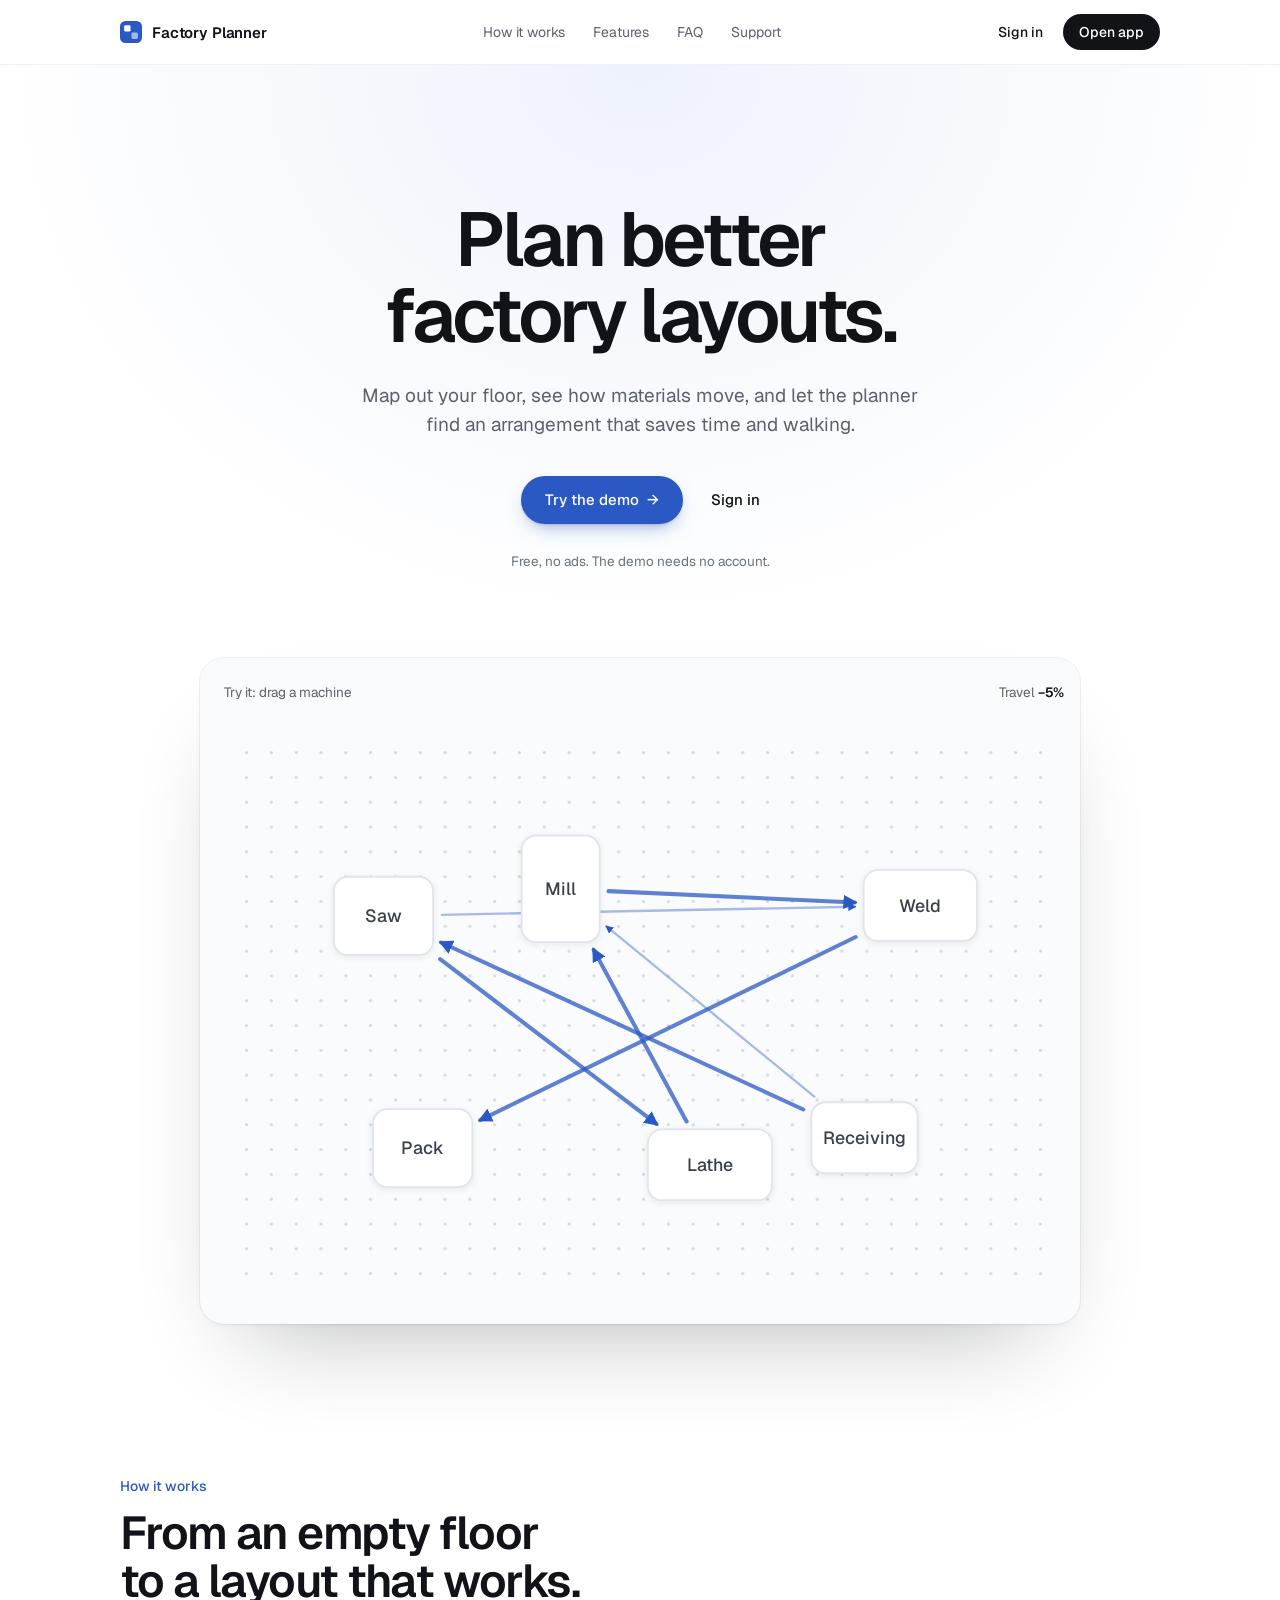
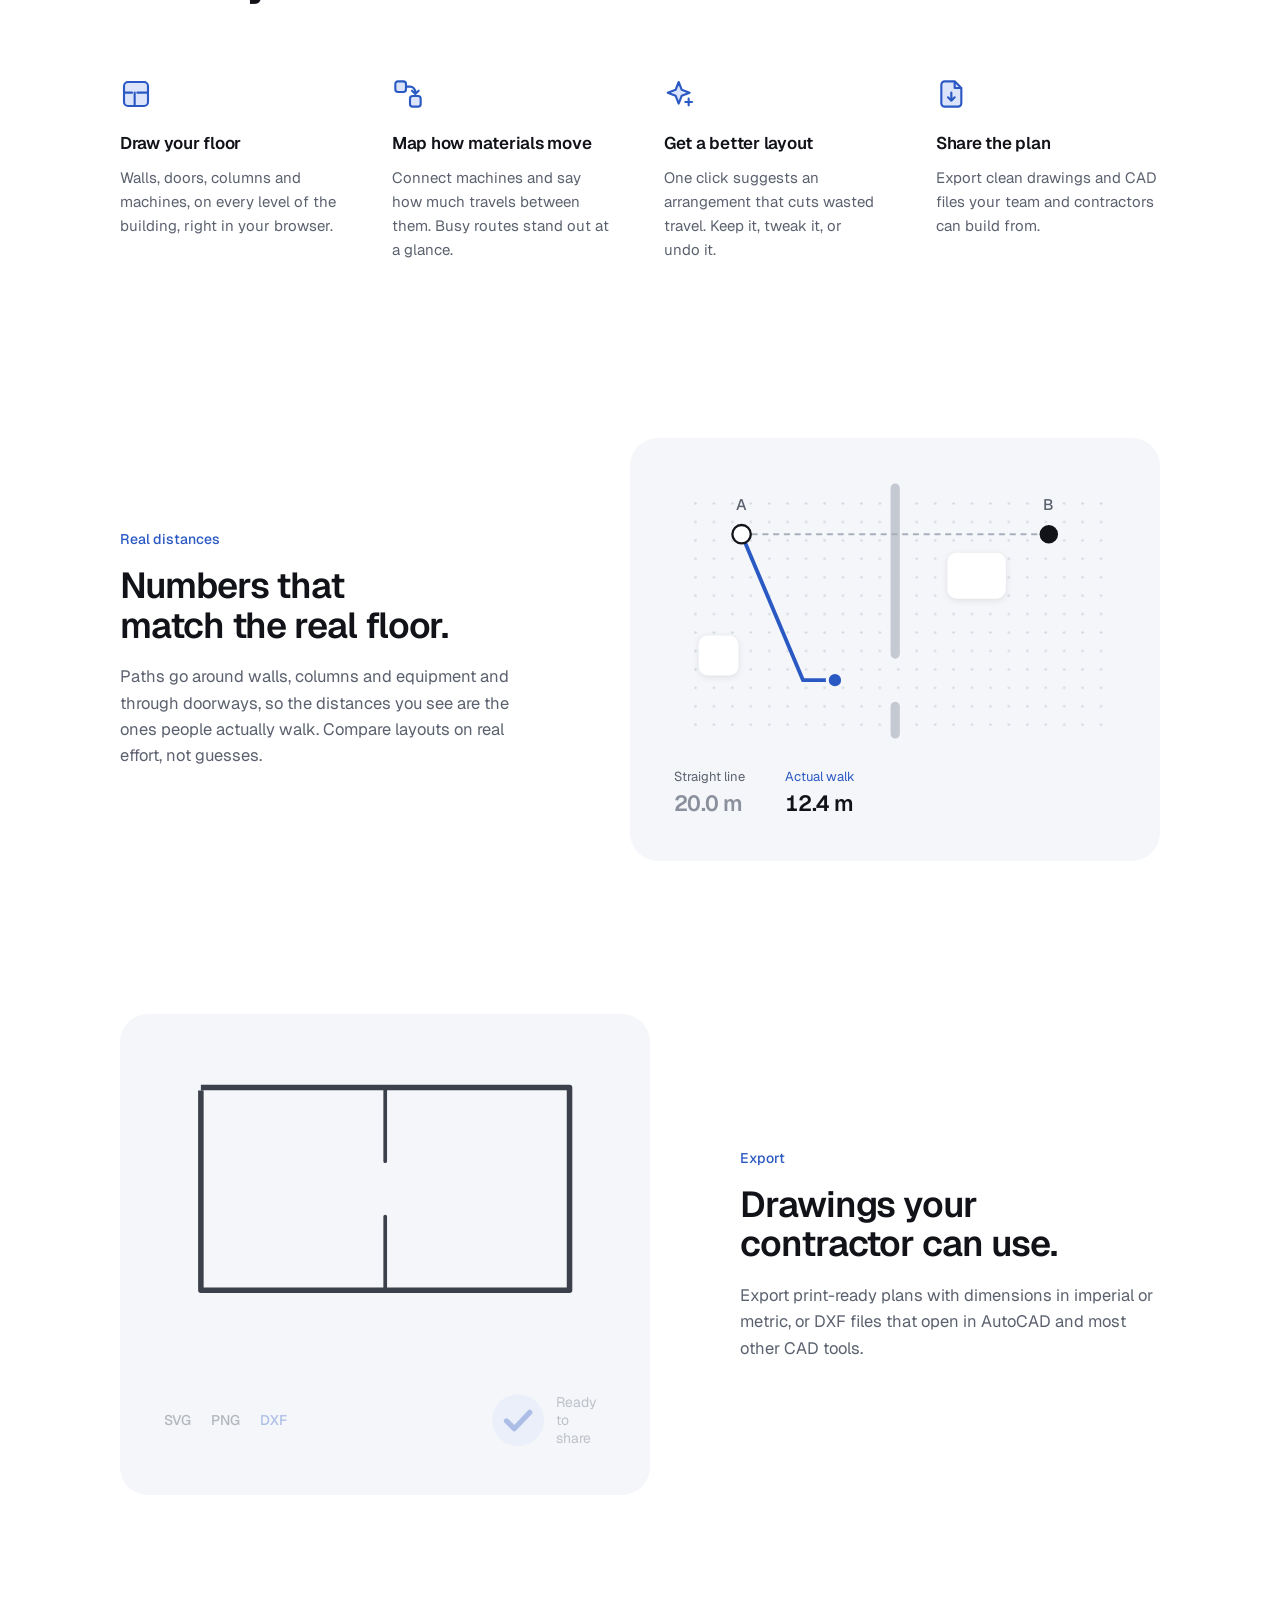
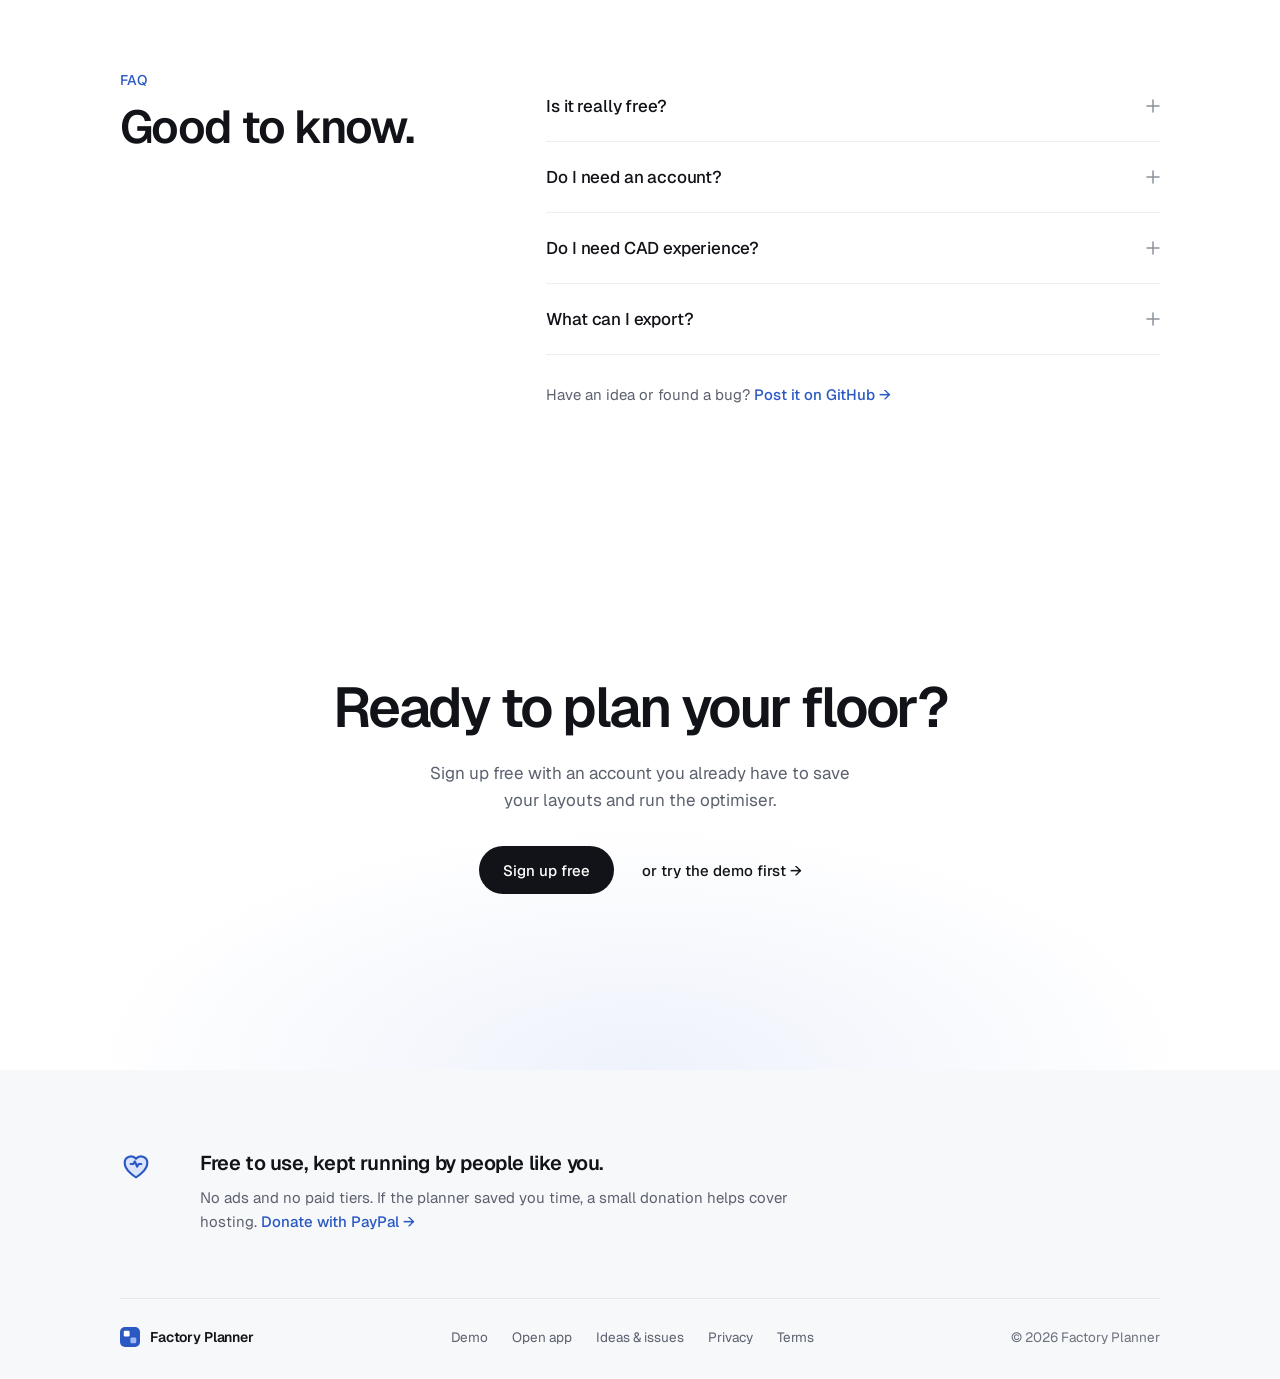
==== commit 4f1fa96b: "Make sign-in copy provider-neutral for multiple OAuth logins Co-Authored-By: Claude Opus 5.5 <norepl" ====
--- a/index.html
+++ b/index.html
@@ -72,8 +72,7 @@
         <div class="actions">
           <a class="btn btn-primary" href="https://app.factoryplanner.net/try">Try the demo <span aria-hidden="true">→</span></a>
           <a class="text-link" href="https://app.factoryplanner.net/login">
-            <svg width="16" height="16" viewBox="0 0 48 48" aria-hidden="true"><path fill="#FFC107" d="M43.6 20.5H42V20H24v8h11.3C33.7 32.7 29.2 36 24 36c-6.6 0-12-5.4-12-12s5.4-12 12-12c3.1 0 5.8 1.2 7.9 3.1l5.7-5.7C34 6.1 29.3 4 24 4 12.9 4 4 12.9 4 24s8.9 20 20 20 20-8.9 20-20c0-1.3-.1-2.4-.4-3.5z"/><path fill="#FF3D00" d="M6.3 14.7l6.6 4.8C14.7 15.1 19 12 24 12c3.1 0 5.8 1.2 7.9 3.1l5.7-5.7C34 6.1 29.3 4 24 4 16.3 4 9.7 8.3 6.3 14.7z"/><path fill="#4CAF50" d="M24 44c5.2 0 9.9-2 13.4-5.2l-6.2-5.2C29.2 35.1 26.7 36 24 36c-5.2 0-9.6-3.3-11.3-8l-6.5 5C9.5 39.6 16.2 44 24 44z"/><path fill="#1976D2" d="M43.6 20.5H42V20H24v8h11.3c-.8 2.2-2.2 4.2-4.1 5.6l6.2 5.2C37 39.2 44 34 44 24c0-1.3-.1-2.4-.4-3.5z"/></svg>
-            <span>Sign in with Google</span>
+            <span>Sign in</span>
           </a>
         </div>
         <span class="note">Free, no ads. The demo needs no account.</span>
@@ -203,7 +202,7 @@
       </details>
       <details>
         <summary>Do I need an account?<svg width="14" height="14" viewBox="0 0 14 14" aria-hidden="true"><path d="M1 7h12" stroke="#8a909c" stroke-width="1.5" stroke-linecap="round"/><path class="plus-v" d="M7 1v12" stroke="#8a909c" stroke-width="1.5" stroke-linecap="round"/></svg></summary>
-        <p>Not to try it. The demo works on any device, with no sign-up, and lets you download your project file. Sign in with Google to save layouts to your account and run the optimiser.</p>
+        <p>Not to try it. The demo works on any device, with no sign-up, and lets you download your project file. Sign in with an account you already have to save layouts and run the optimiser.</p>
       </details>
       <details>
         <summary>Do I need CAD experience?<svg width="14" height="14" viewBox="0 0 14 14" aria-hidden="true"><path d="M1 7h12" stroke="#8a909c" stroke-width="1.5" stroke-linecap="round"/><path class="plus-v" d="M7 1v12" stroke="#8a909c" stroke-width="1.5" stroke-linecap="round"/></svg></summary>
@@ -220,11 +219,10 @@
   <section class="cta-section">
     <div class="wrap cta">
       <h2>Ready to plan your floor?</h2>
-      <p>Sign up free with Google to save your layouts and run the optimiser.</p>
+      <p>Sign up free with an account you already have to save your layouts and run the optimiser.</p>
       <div class="actions">
         <a class="btn btn-dark" href="https://app.factoryplanner.net/login">
-          <svg width="16" height="16" viewBox="0 0 48 48" aria-hidden="true"><path fill="#FFC107" d="M43.6 20.5H42V20H24v8h11.3C33.7 32.7 29.2 36 24 36c-6.6 0-12-5.4-12-12s5.4-12 12-12c3.1 0 5.8 1.2 7.9 3.1l5.7-5.7C34 6.1 29.3 4 24 4 12.9 4 4 12.9 4 24s8.9 20 20 20 20-8.9 20-20c0-1.3-.1-2.4-.4-3.5z"/><path fill="#FF3D00" d="M6.3 14.7l6.6 4.8C14.7 15.1 19 12 24 12c3.1 0 5.8 1.2 7.9 3.1l5.7-5.7C34 6.1 29.3 4 24 4 16.3 4 9.7 8.3 6.3 14.7z"/><path fill="#4CAF50" d="M24 44c5.2 0 9.9-2 13.4-5.2l-6.2-5.2C29.2 35.1 26.7 36 24 36c-5.2 0-9.6-3.3-11.3-8l-6.5 5C9.5 39.6 16.2 44 24 44z"/><path fill="#1976D2" d="M43.6 20.5H42V20H24v8h11.3c-.8 2.2-2.2 4.2-4.1 5.6l6.2 5.2C37 39.2 44 34 44 24c0-1.3-.1-2.4-.4-3.5z"/></svg>
-          <span>Sign up with Google</span>
+          <span>Sign up free</span>
         </a>
         <a class="text-link" href="https://app.factoryplanner.net/try">or try the demo first →</a>
       </div>
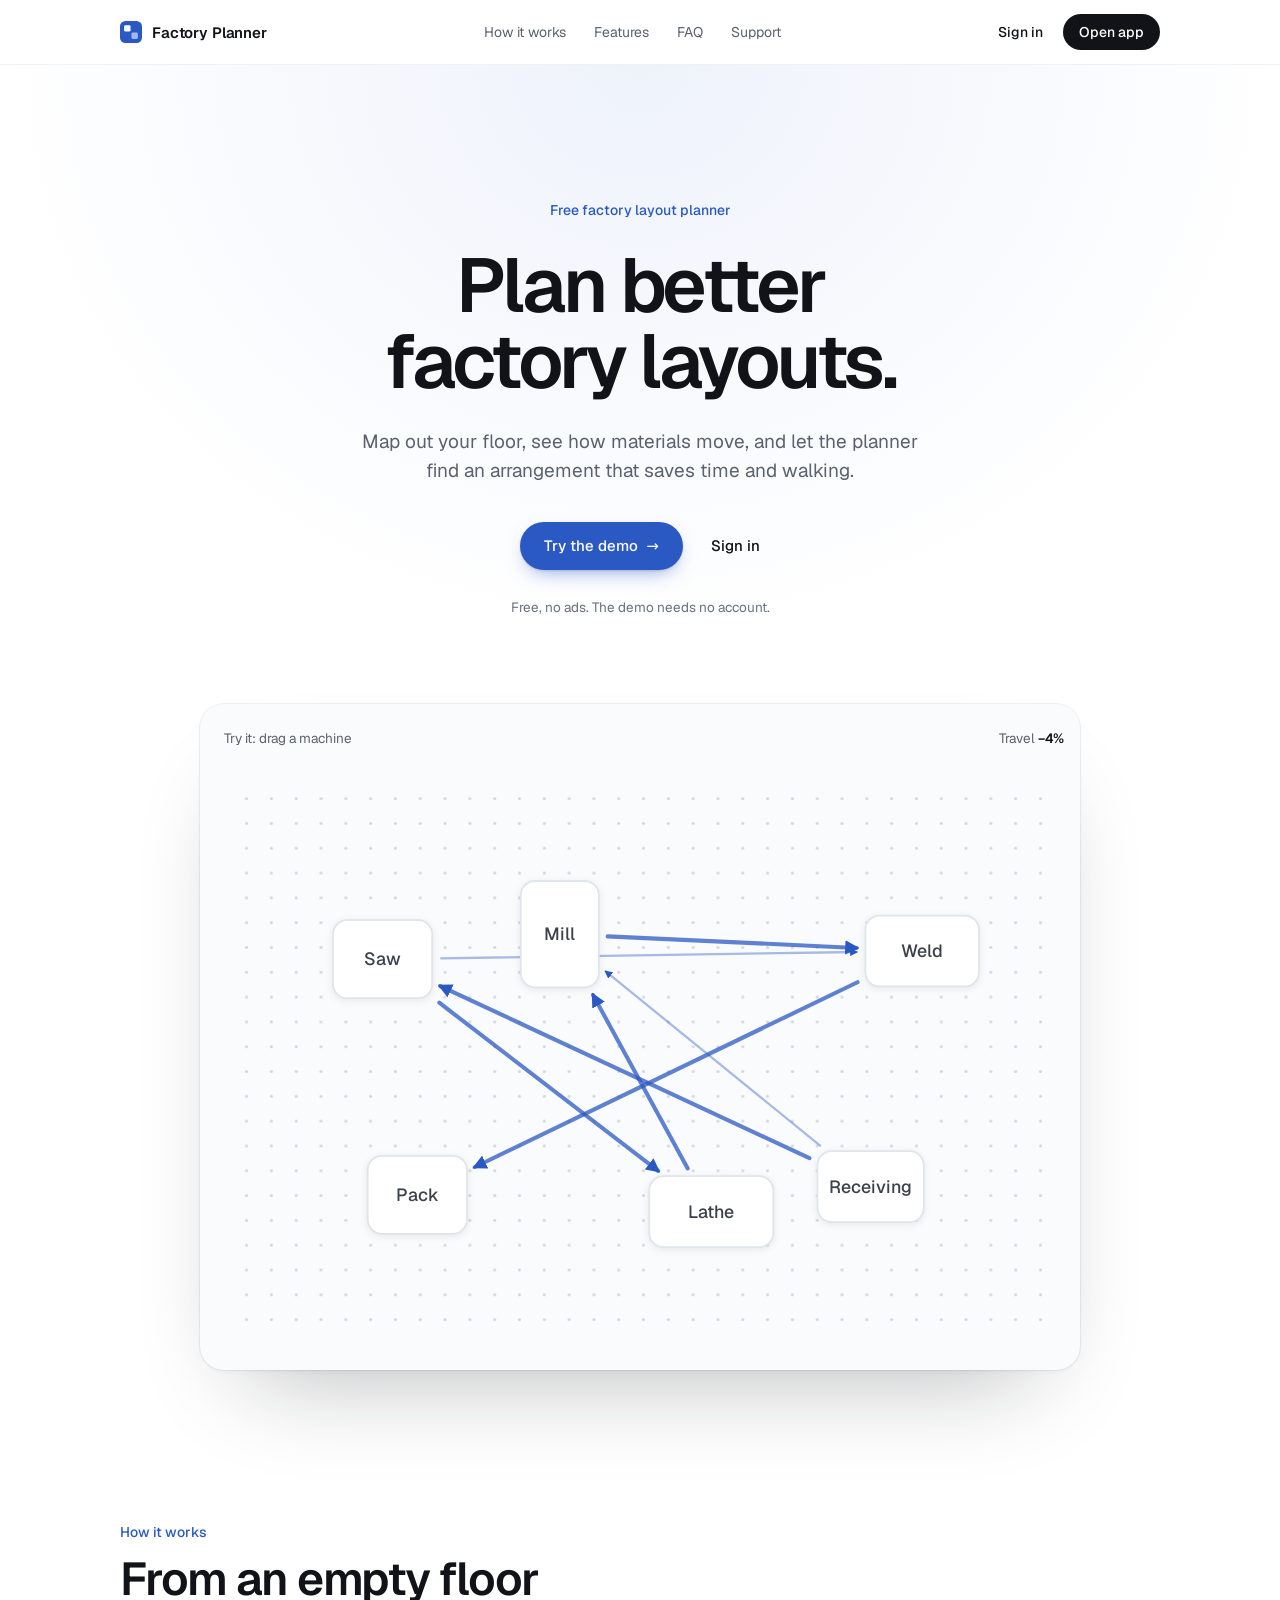
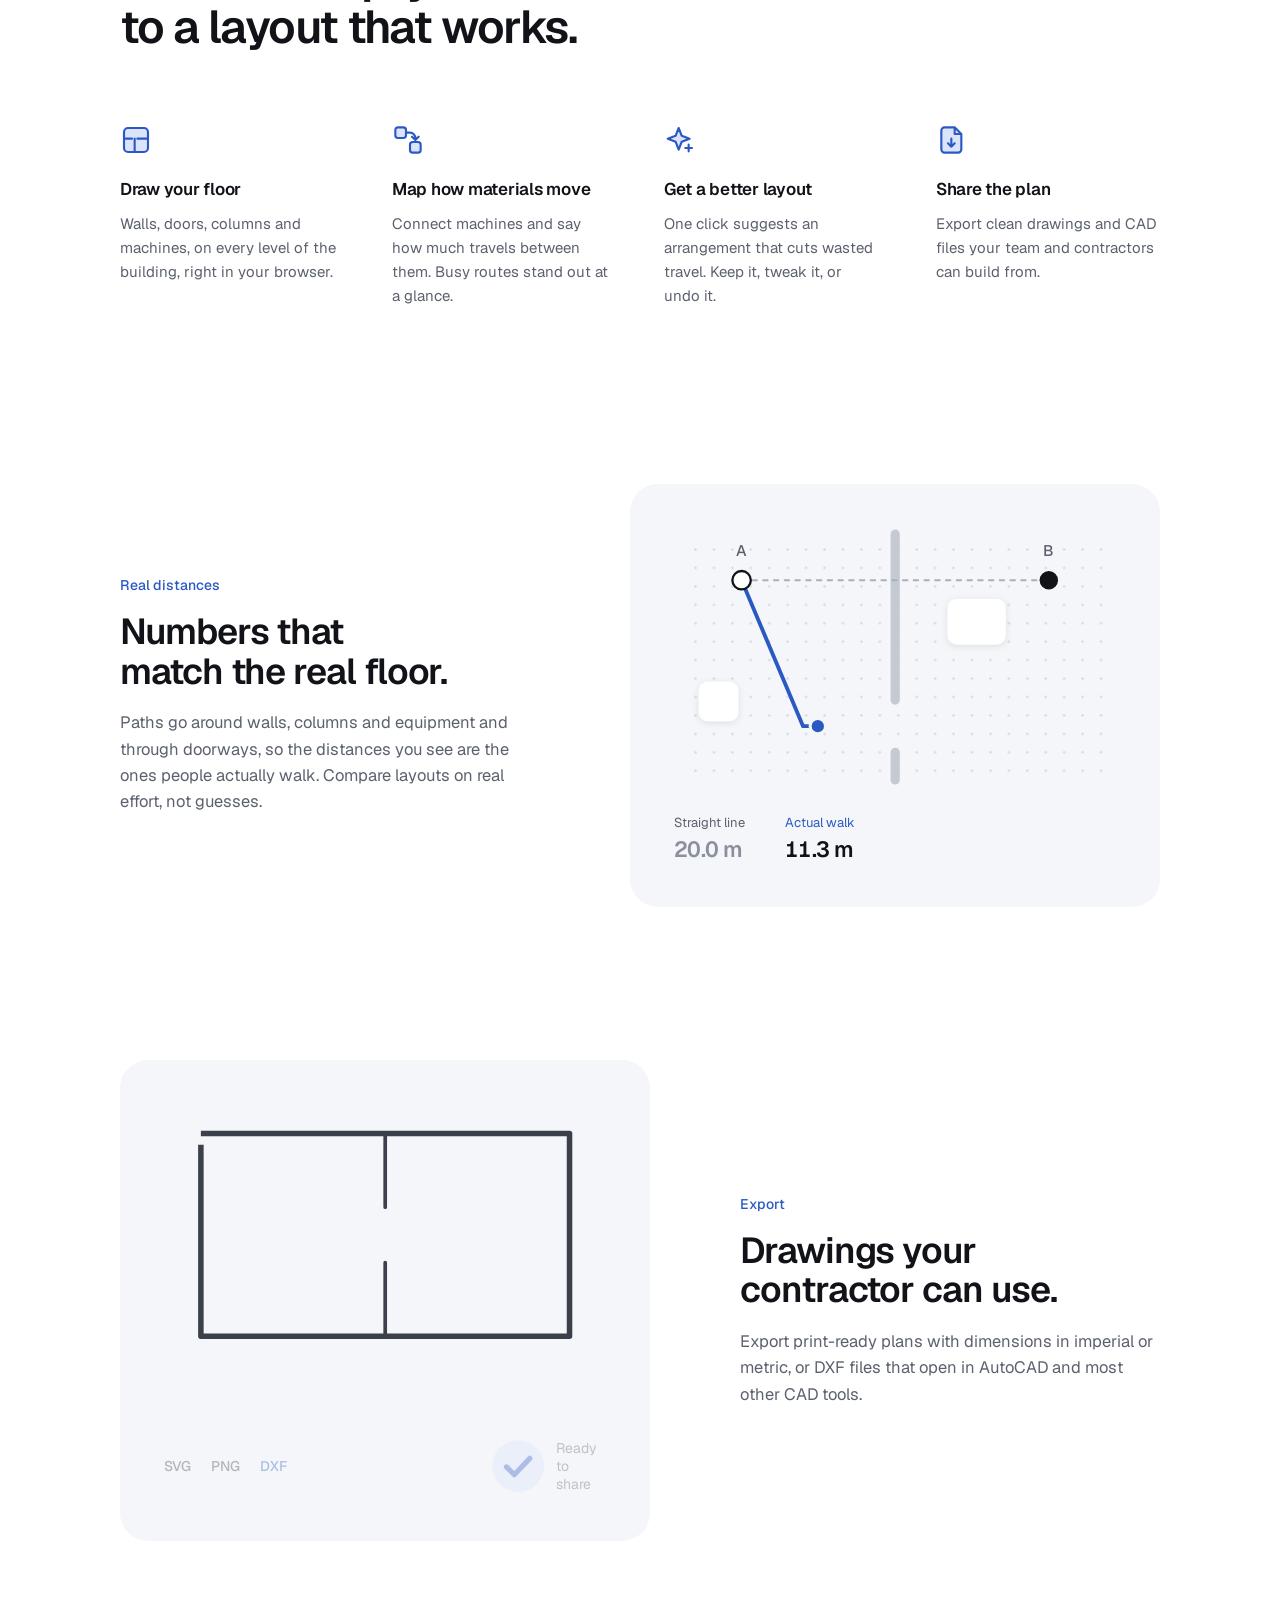
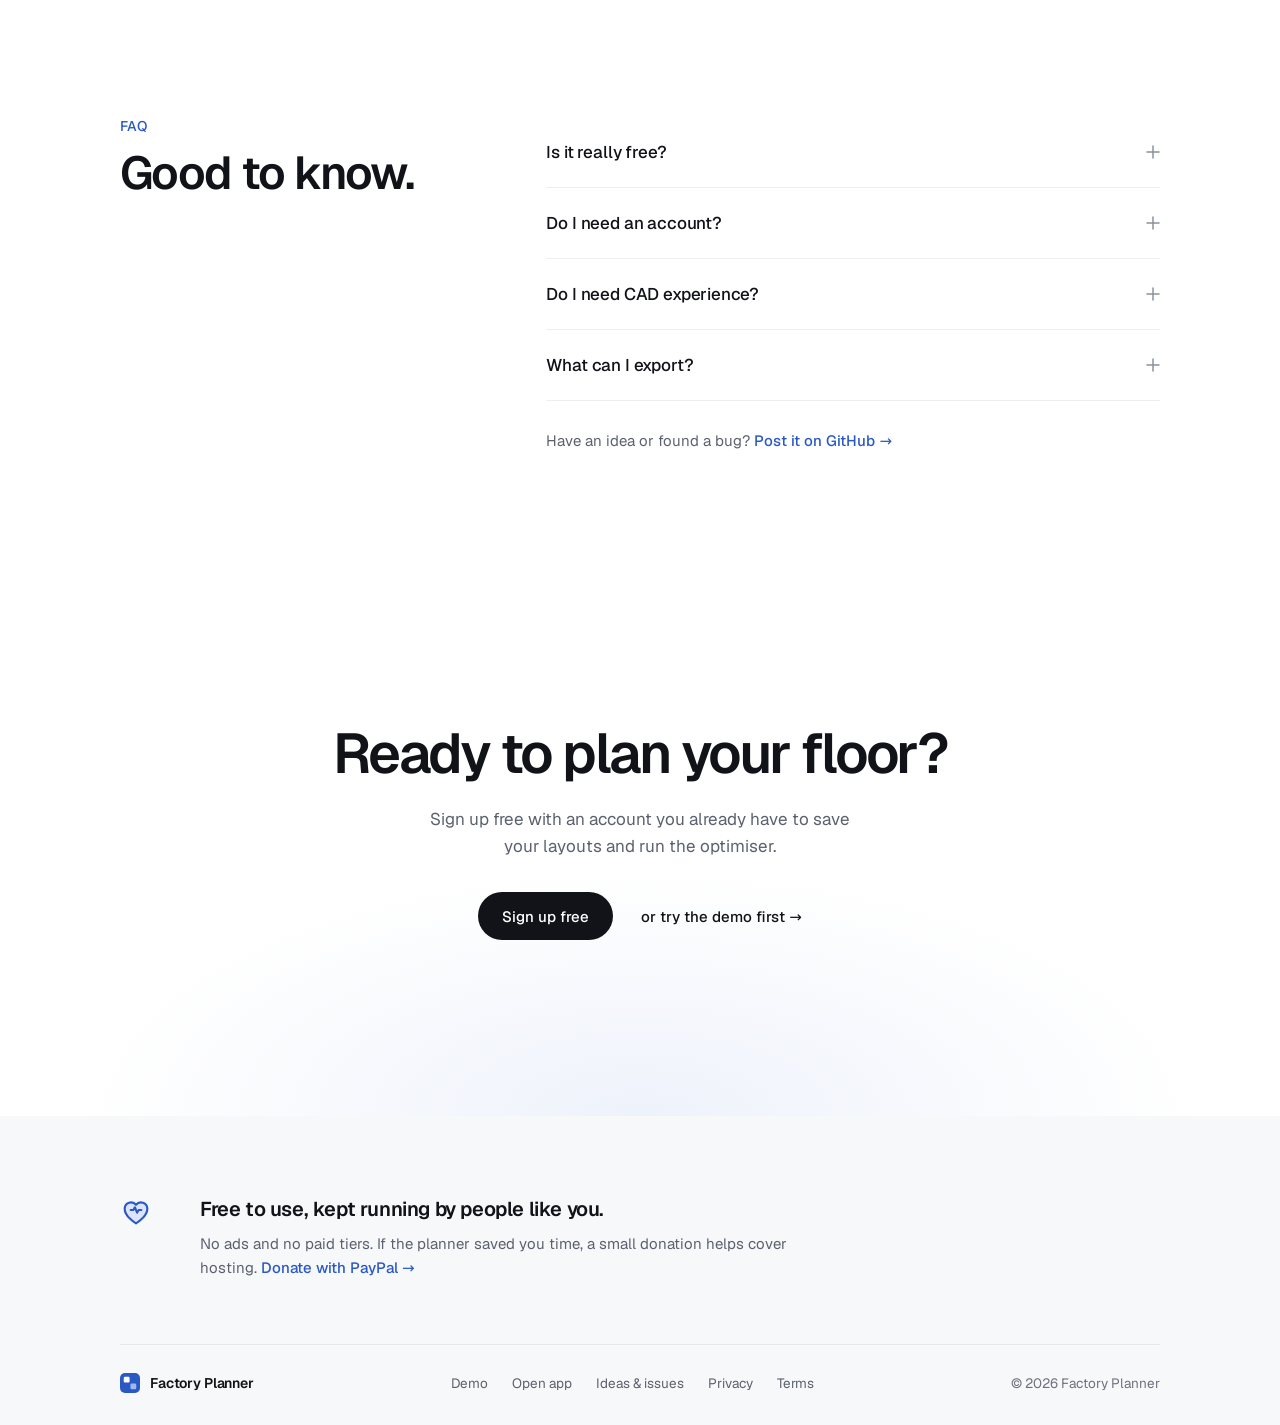
==== commit 86e96873: "Improve SEO: sitemap, robots.txt, structured data, icons, self-hosted font - Add robots.txt and site" ====
--- a/index.html
+++ b/index.html
@@ -3,10 +3,12 @@
 <head>
 <meta charset="utf-8">
 <meta name="viewport" content="width=device-width, initial-scale=1">
-<title>Factory Planner — Plan better factory layouts</title>
+<title>Factory Planner — Free factory layout planning software</title>
 <meta name="description" content="Free, browser-based factory layout planning. Map material flow, optimise equipment placement, and export drawings ready to build from.">
 <link rel="canonical" href="https://factoryplanner.net/">
+<link rel="icon" type="image/png" sizes="96x96" href="favicon-96.png">
 <link rel="icon" type="image/svg+xml" href="favicon.svg">
+<link rel="apple-touch-icon" href="apple-touch-icon.png">
 <meta name="theme-color" content="#ffffff">
 
 <meta property="og:type" content="website">
@@ -23,19 +25,41 @@
 <meta name="twitter:title" content="Factory Planner">
 <meta name="twitter:description" content="Free, browser-based factory layout planning.">
 
-<link rel="preconnect" href="https://fonts.googleapis.com">
-<link rel="preconnect" href="https://fonts.gstatic.com" crossorigin>
-<link rel="stylesheet" href="https://fonts.googleapis.com/css2?family=Geist:wght@400;500;600&display=swap">
+<link rel="preload" href="fonts/geist-latin.woff2" as="font" type="font/woff2" crossorigin>
 <link rel="stylesheet" href="styles.css">
 <script src="main.js" defer></script>
+
+<script type="application/ld+json">
+{
+  "@context": "https://schema.org",
+  "@graph": [
+    {
+      "@type": "WebSite",
+      "@id": "https://factoryplanner.net/#website",
+      "name": "Factory Planner",
+      "url": "https://factoryplanner.net/"
+    },
+    {
+      "@type": "SoftwareApplication",
+      "name": "Factory Planner",
+      "url": "https://factoryplanner.net/",
+      "description": "Free, browser-based factory layout planning. Map material flow, optimise equipment placement, and export drawings as SVG, PNG or DXF.",
+      "applicationCategory": "DesignApplication",
+      "operatingSystem": "Web browser",
+      "image": "https://factoryplanner.net/og-image.png",
+      "isAccessibleForFree": true,
+      "offers": { "@type": "Offer", "price": "0", "priceCurrency": "USD" }
+    }
+  ]
+}
+</script>
 </head>
 <body>
-<template id="__bundler_thumbnail"><svg xmlns="http://www.w3.org/2000/svg" viewBox="0 0 100 100"><rect width="100" height="100" fill="#2b59c3"/><rect x="30" y="30" width="18" height="18" rx="3" fill="#fff"/><rect x="52" y="52" width="18" height="18" rx="3" fill="#9fb8f2"/></svg></template>
 <a class="skip" href="#main">Skip to content</a>
 
 <header class="site-header">
   <div class="wrap header-row">
-    <a class="brand" href="#">
+    <a class="brand" href="/">
       <svg width="22" height="22" viewBox="0 0 24 24" aria-hidden="true"><rect width="24" height="24" rx="6" fill="#2b59c3"/><rect x="4.5" y="4.5" width="7" height="7" rx="1.5" fill="#fff"/><rect x="12.5" y="12.5" width="7" height="7" rx="1.5" fill="#9fb8f2"/></svg>
       <span>Factory Planner</span>
     </a>
@@ -67,6 +91,7 @@
   <section class="hero">
     <div class="wrap hero-inner">
       <div class="hero-copy">
+        <span class="eyebrow">Free factory layout planner</span>
         <h1>Plan better factory layouts.</h1>
         <p class="lede">Map out your floor, see how materials move, and let the planner find an arrangement that saves time and walking.</p>
         <div class="actions">
@@ -240,7 +265,7 @@
       </div>
     </div>
     <div class="foot-bottom">
-      <a class="brand" href="#">
+      <a class="brand" href="/">
         <svg width="20" height="20" viewBox="0 0 24 24" aria-hidden="true"><rect width="24" height="24" rx="6" fill="#2b59c3"/><rect x="4.5" y="4.5" width="7" height="7" rx="1.5" fill="#fff"/><rect x="12.5" y="12.5" width="7" height="7" rx="1.5" fill="#9fb8f2"/></svg>
         <span>Factory Planner</span>
       </a>
--- a/styles.css
+++ b/styles.css
@@ -1,4 +1,14 @@
 /* Factory Planner — landing page */
+/* Geist (SIL OFL 1.1, see fonts/OFL.txt): variable, latin subset */
+@font-face {
+  font-family: "Geist";
+  font-style: normal;
+  font-weight: 100 900;
+  font-display: swap;
+  src: url("fonts/geist-latin.woff2") format("woff2");
+  unicode-range: U+0000-00FF, U+0131, U+0152-0153, U+02BB-02BC, U+02C6, U+02DA, U+02DC, U+0304, U+0308, U+0329, U+2000-206F, U+20AC, U+2122, U+2191, U+2193, U+2212, U+2215, U+FEFF, U+FFFD;
+}
+
 :root {
   --ink: #111318;
   --ink-2: #3b404a;
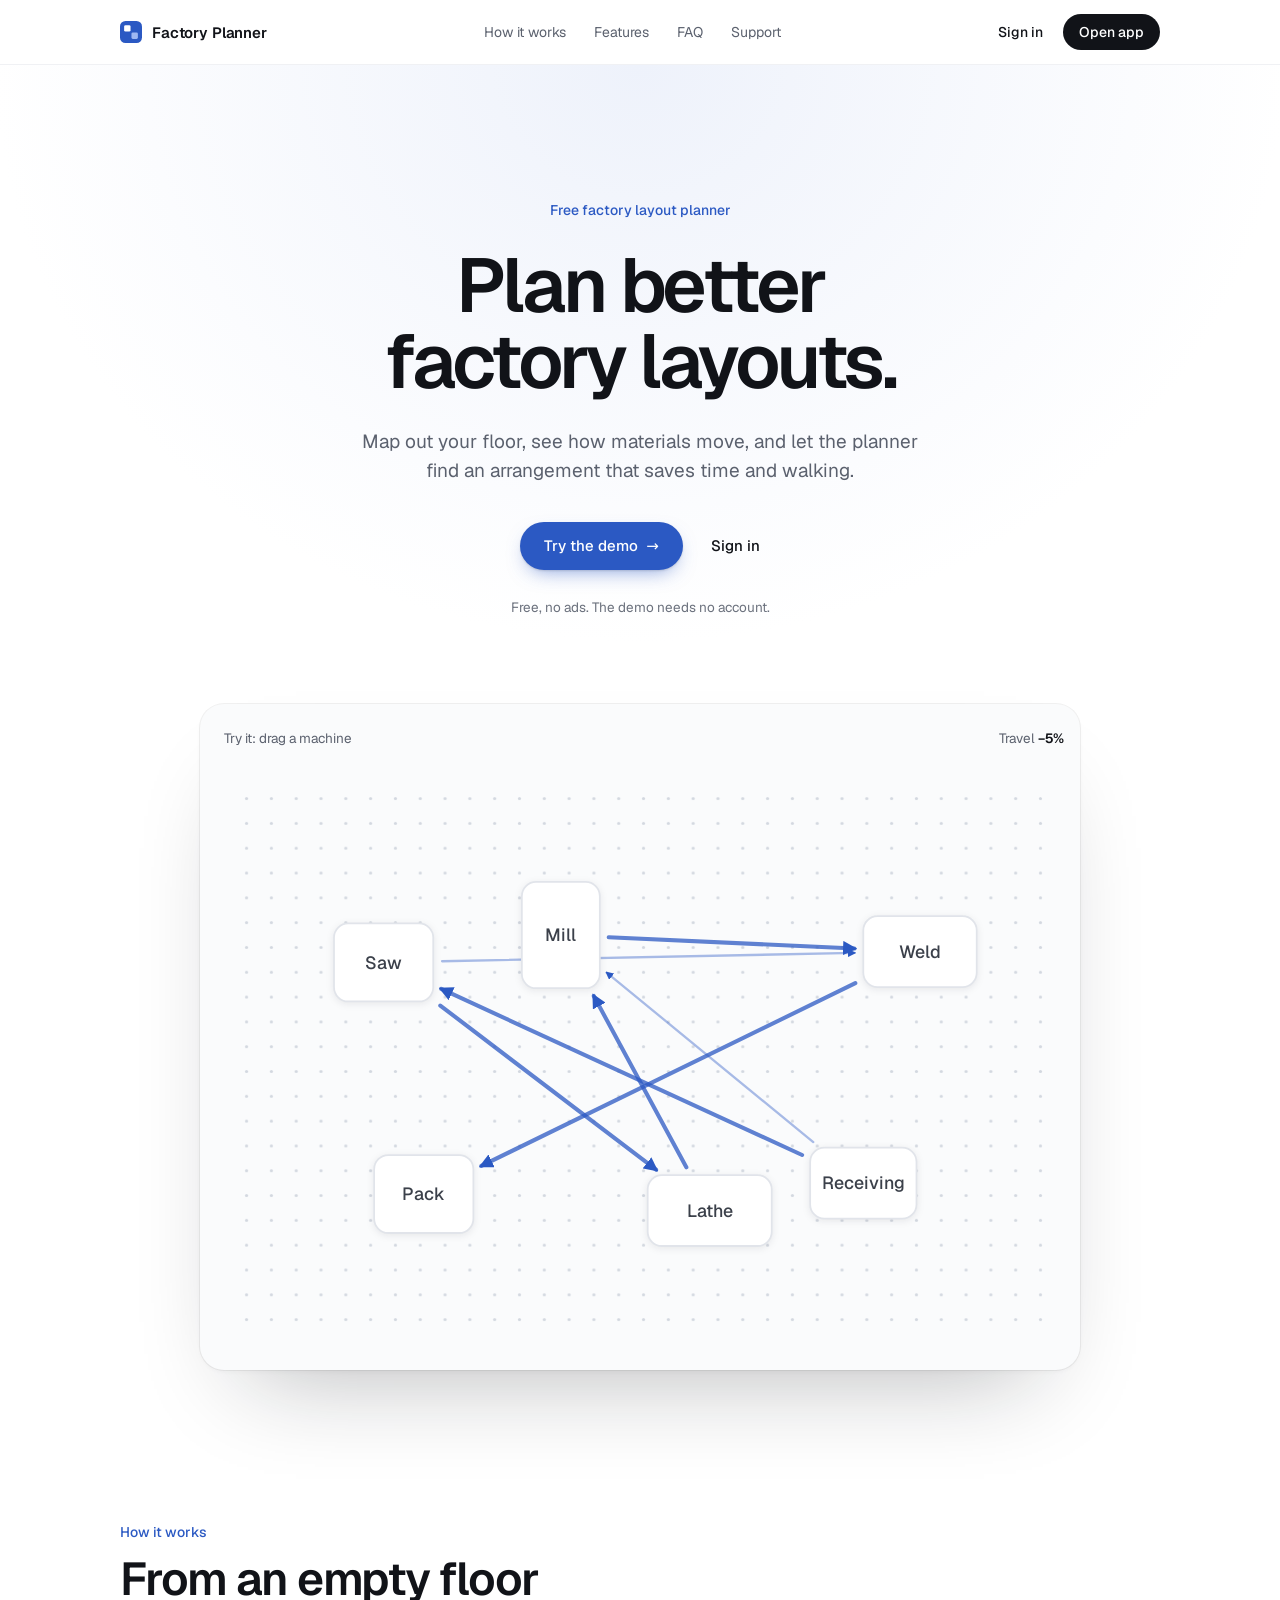
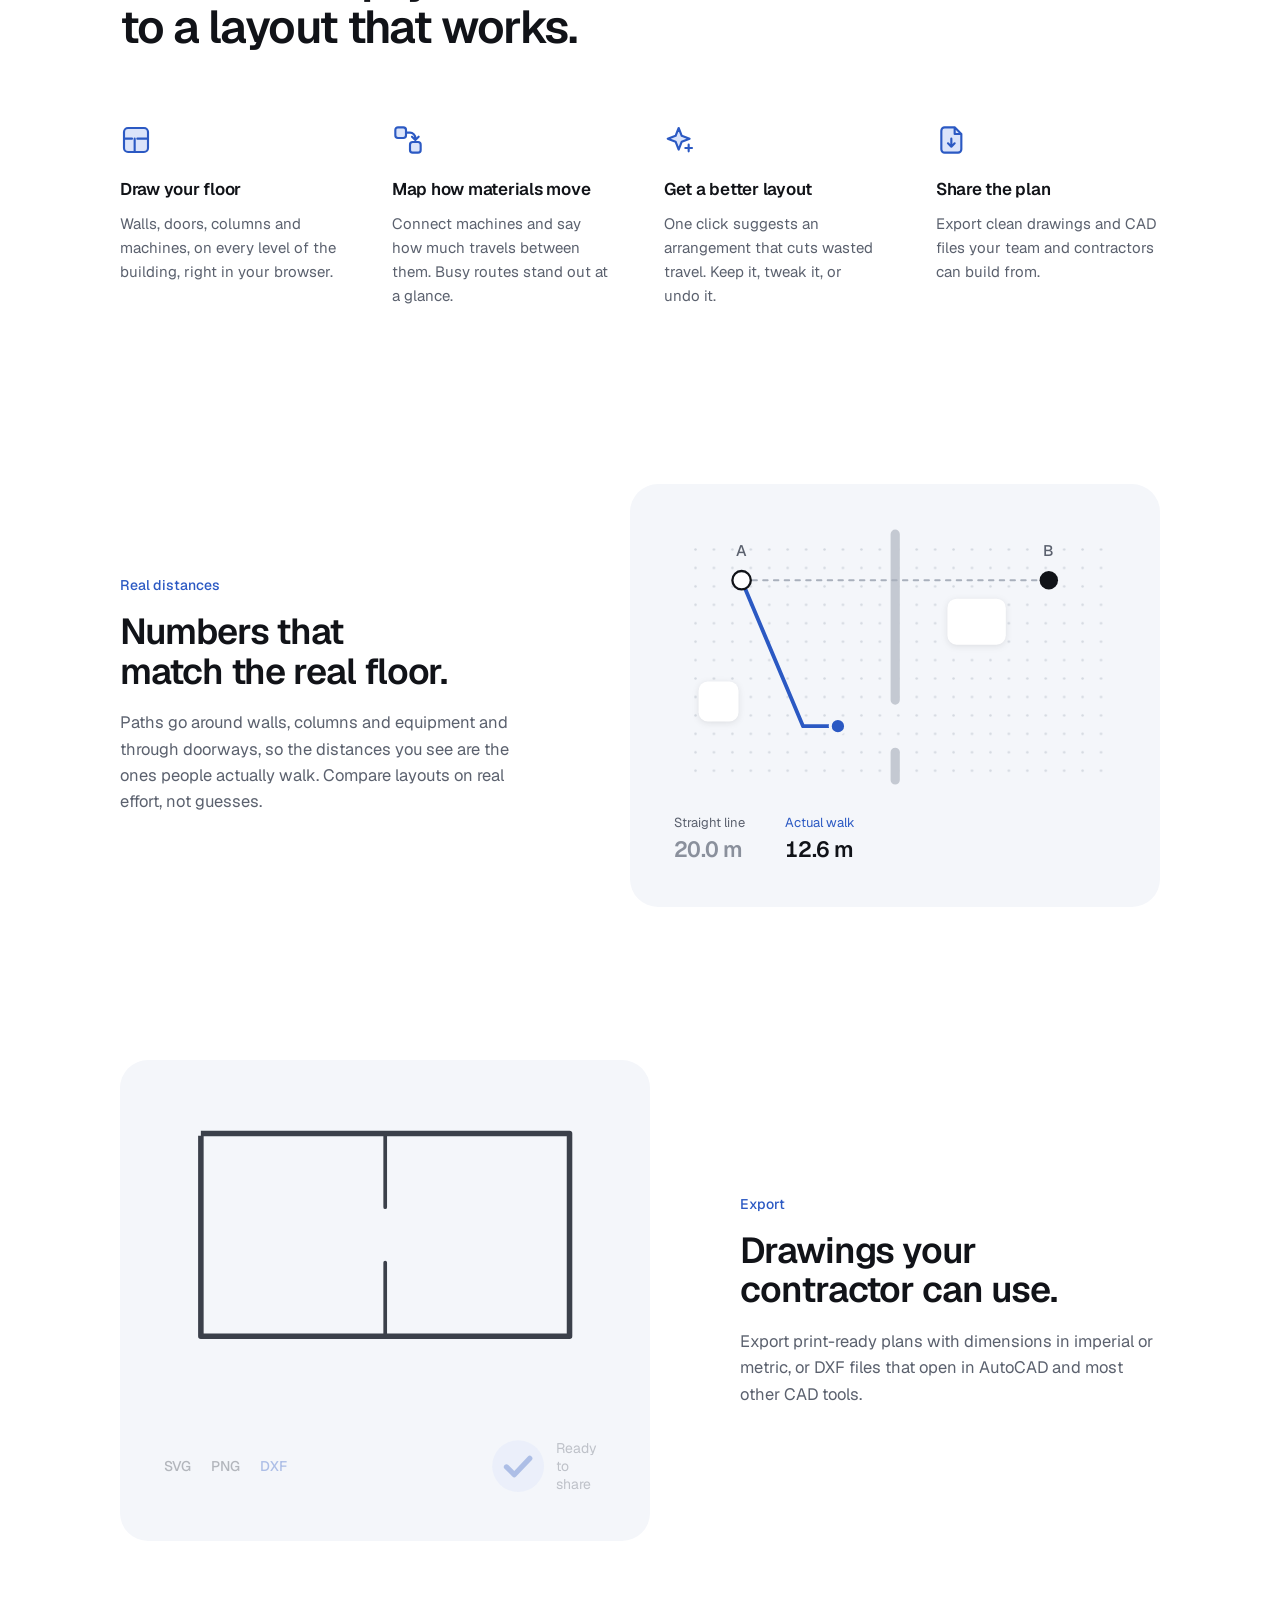
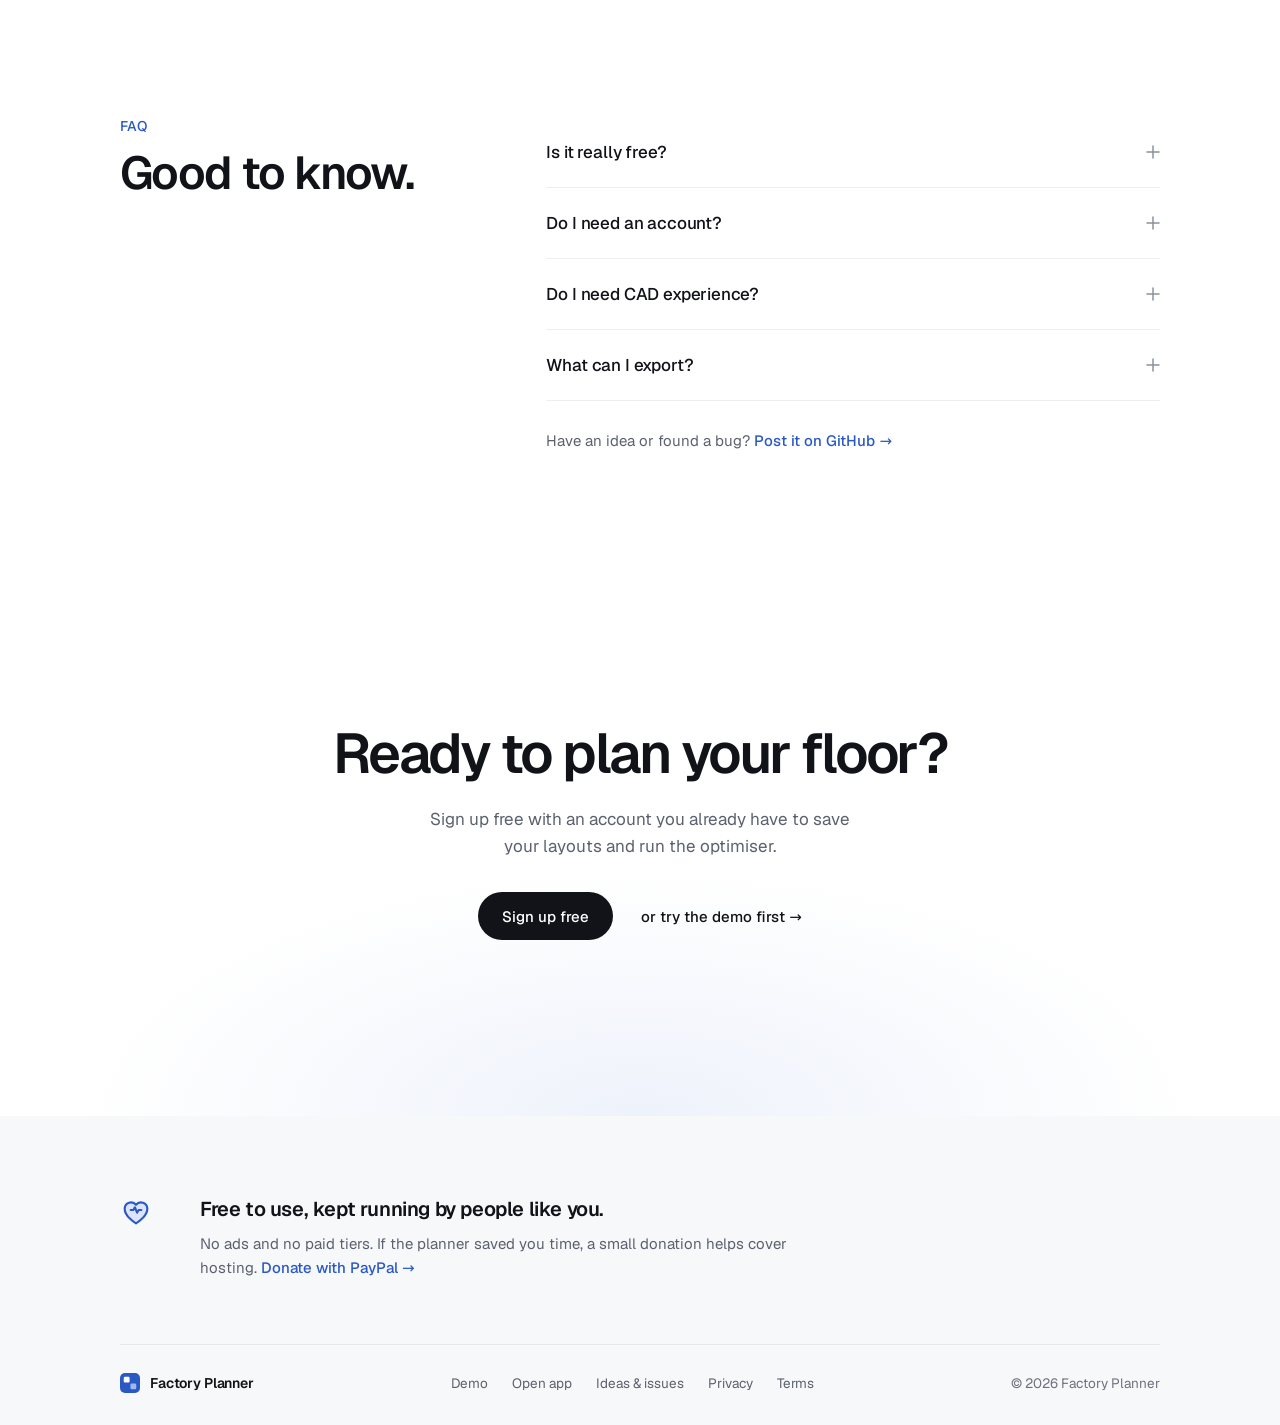
==== commit bd77d179: "Add Google site verification meta tag to index.html" ====
--- a/index.html
+++ b/index.html
@@ -24,6 +24,8 @@
 <meta name="twitter:image" content="https://factoryplanner.net/og-image.png">
 <meta name="twitter:title" content="Factory Planner">
 <meta name="twitter:description" content="Free, browser-based factory layout planning.">
+
+<meta name="google-site-verification" content="QobniPfG5mY-SsPDV1W9nU2K7_kYDjPCJFDaAAh5gew" />
 
 <link rel="preload" href="fonts/geist-latin.woff2" as="font" type="font/woff2" crossorigin>
 <link rel="stylesheet" href="styles.css">
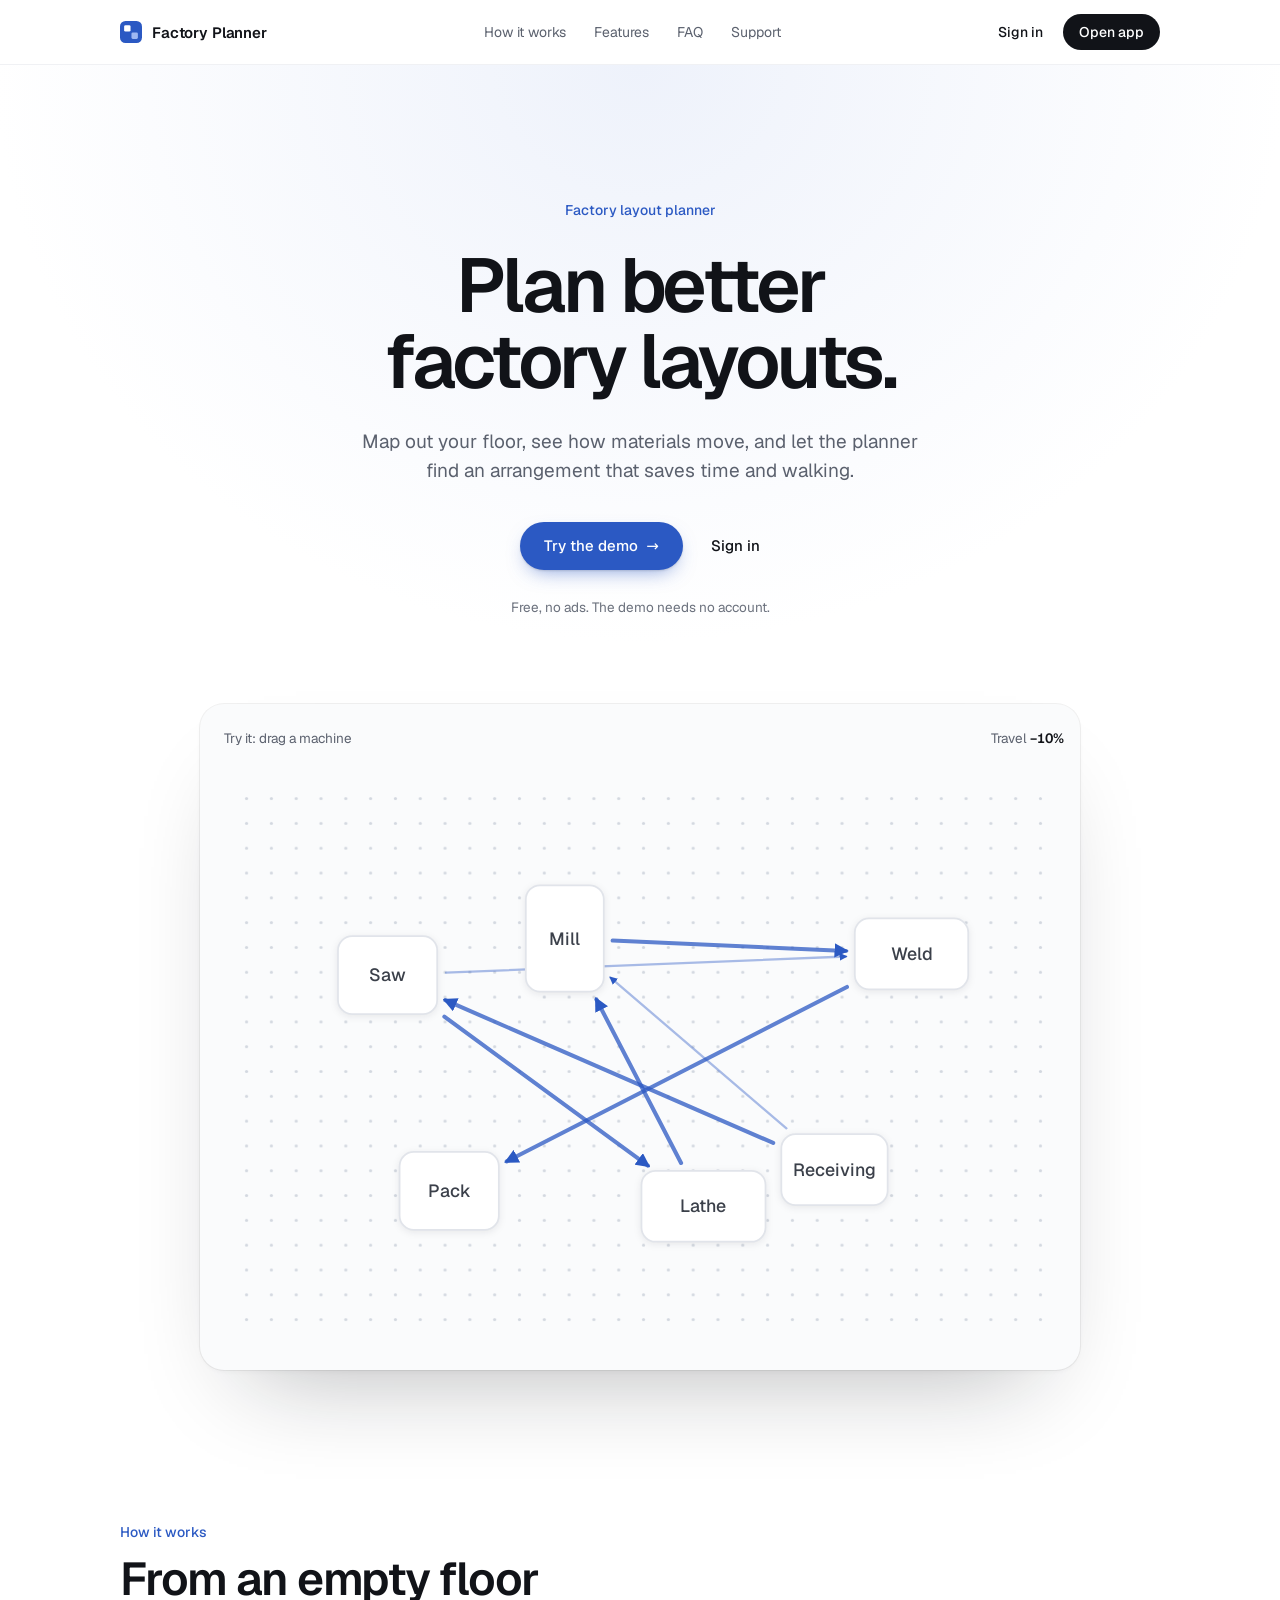
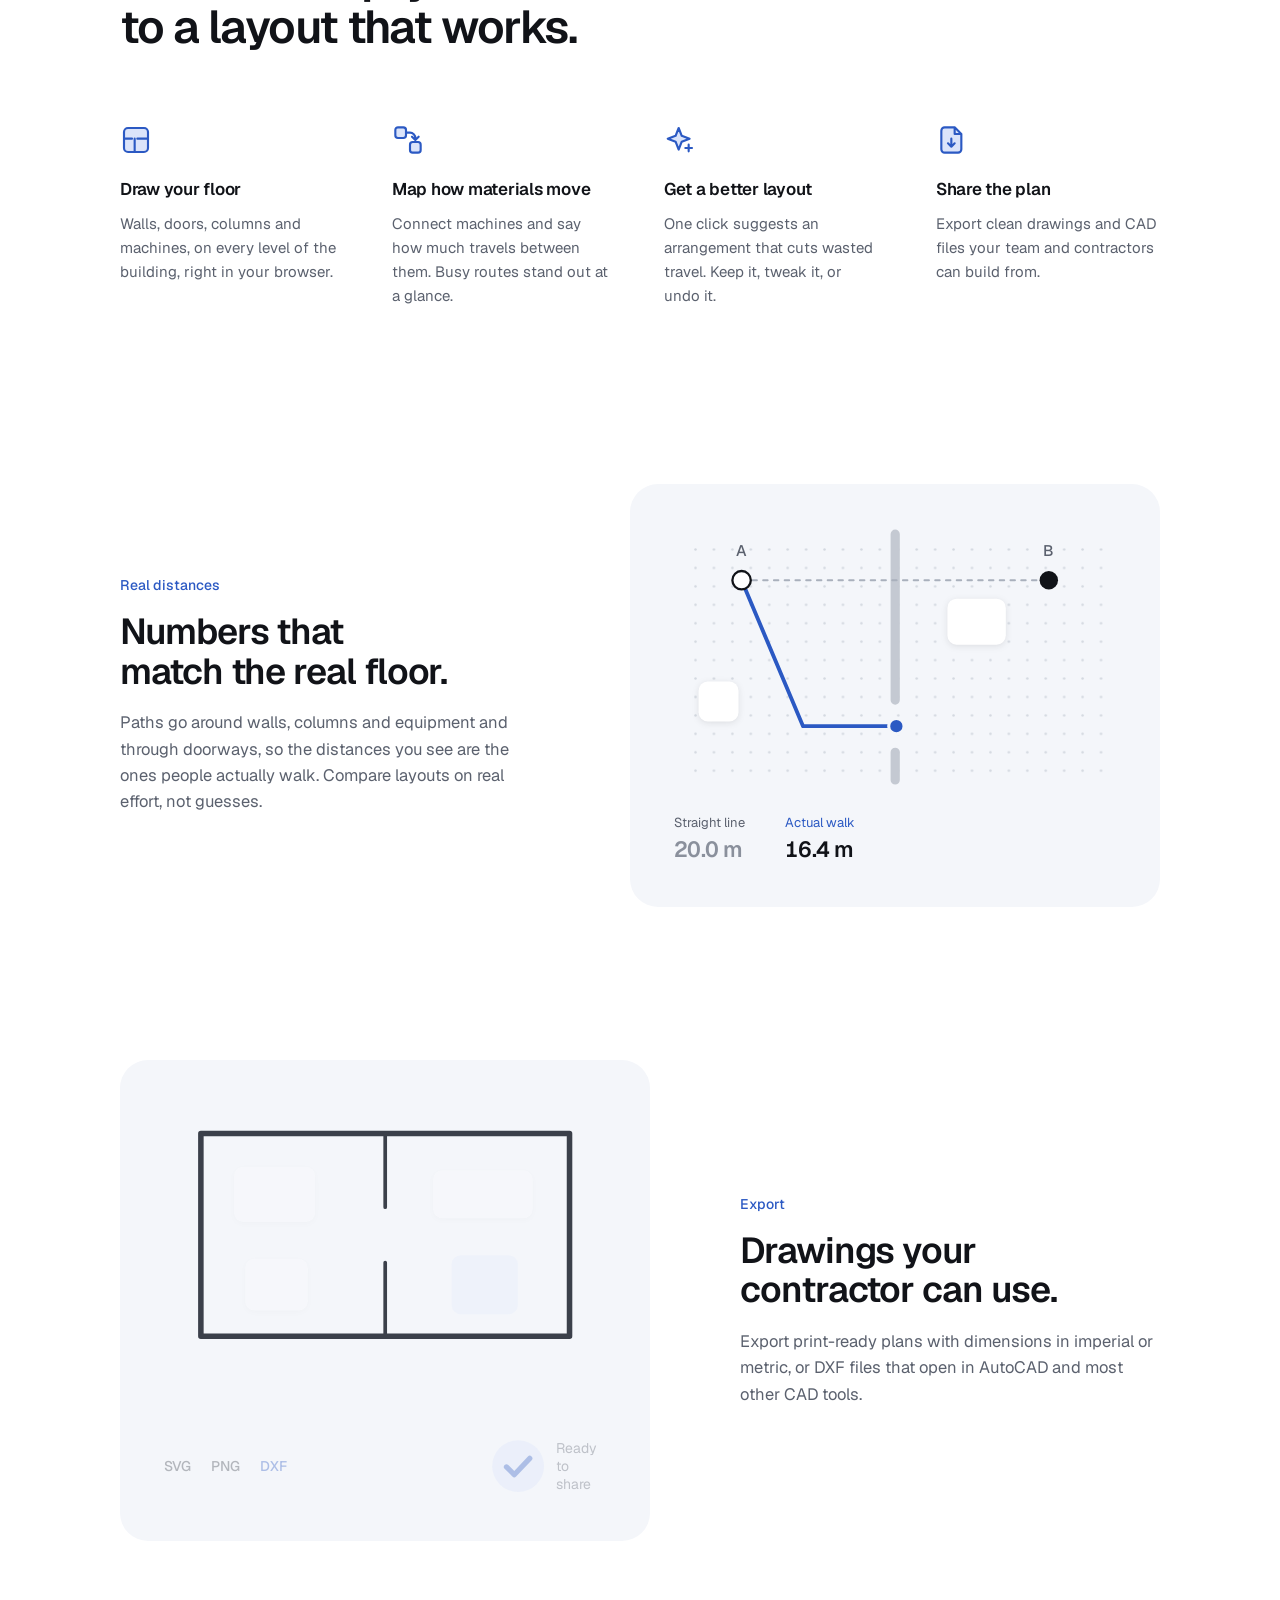
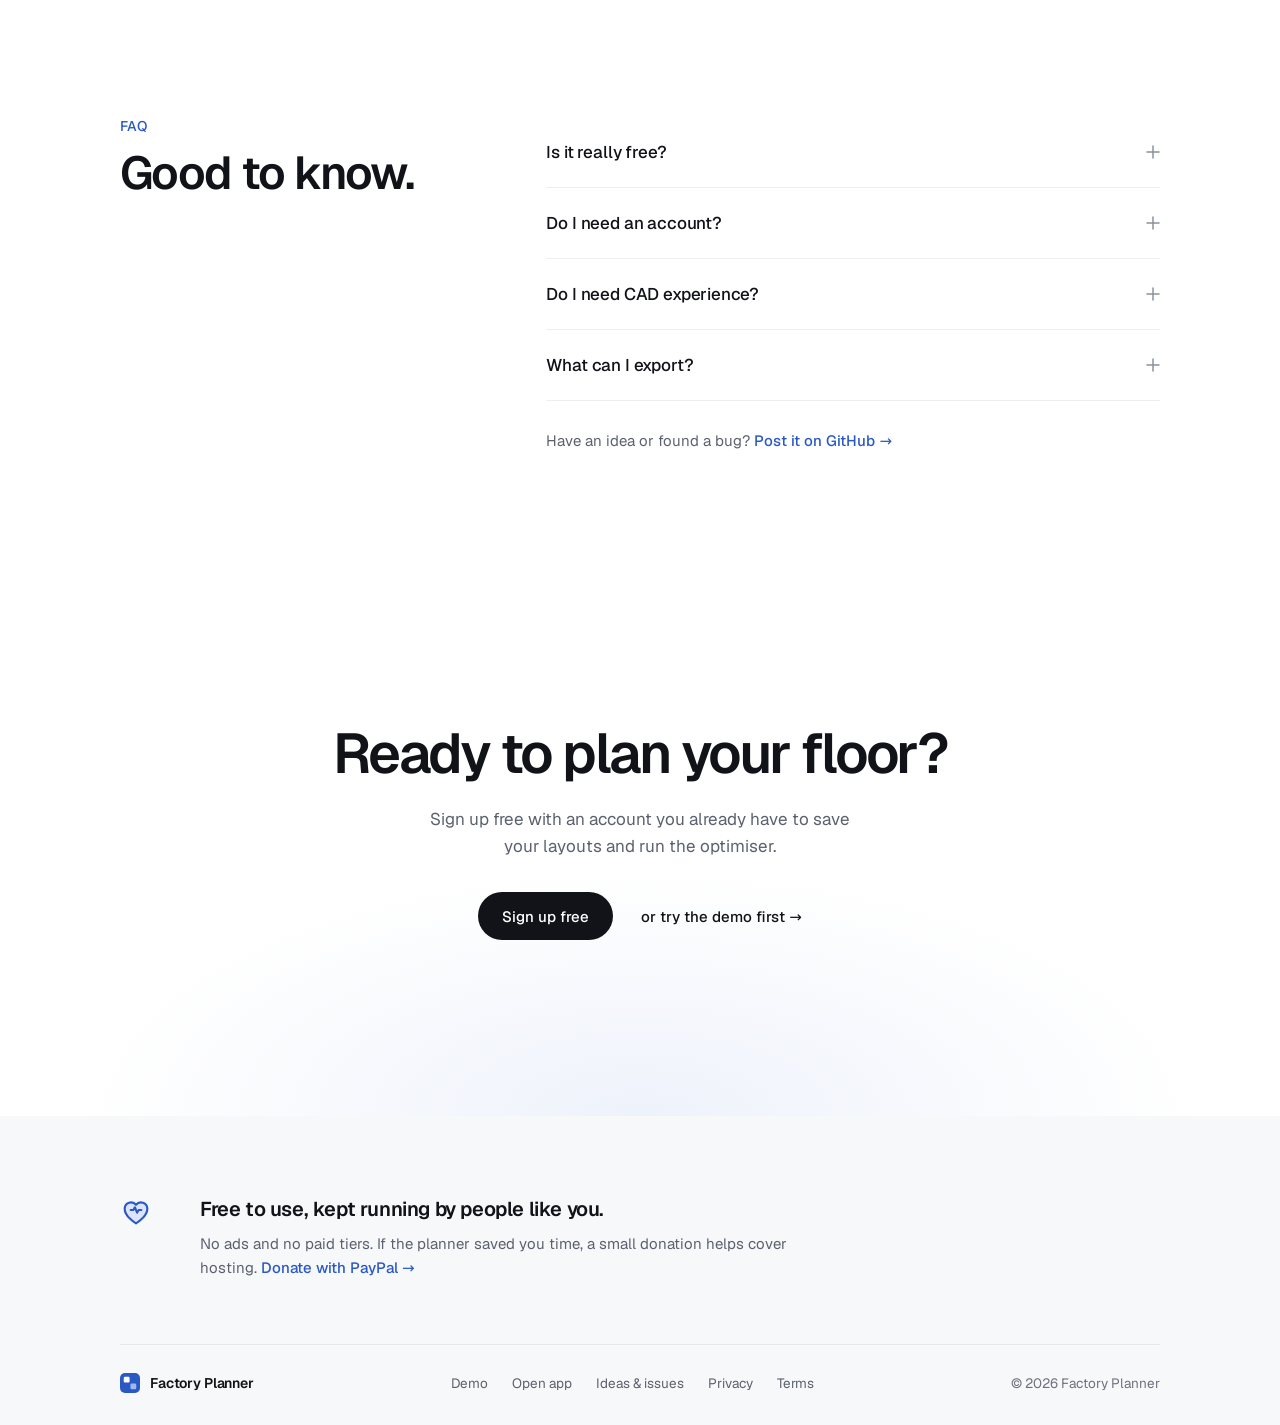
==== commit 639002d0: "Drop redundant "Free" from hero label Co-Authored-By: Claude Opus 5.5 <noreply@anthropic.com>" ====
--- a/index.html
+++ b/index.html
@@ -93,7 +93,7 @@
   <section class="hero">
     <div class="wrap hero-inner">
       <div class="hero-copy">
-        <span class="eyebrow">Free factory layout planner</span>
+        <span class="eyebrow">Factory layout planner</span>
         <h1>Plan better factory layouts.</h1>
         <p class="lede">Map out your floor, see how materials move, and let the planner find an arrangement that saves time and walking.</p>
         <div class="actions">
--- a/styles.css
+++ b/styles.css
@@ -209,6 +209,18 @@
 .cta h2 { font-size: clamp(34px, 5vw, 56px); line-height: 1.02; font-weight: 600; letter-spacing: -.045em; text-wrap: balance; }
 .cta p { max-width: 440px; font-size: 17px; line-height: 1.6; color: var(--muted); }
 
+/* Legal pages (privacy, terms) */
+.legal { max-width: 720px; padding-block: clamp(56px, 8vw, 96px) var(--section); }
+.legal-head { display: flex; flex-direction: column; gap: 14px; margin-bottom: clamp(40px, 5vw, 56px); }
+.legal-head p { font-size: 15px; color: var(--subtle); }
+.legal h2 { margin: 48px 0 14px; font-size: 22px; line-height: 1.3; font-weight: 600; letter-spacing: -.02em; }
+.legal p, .legal li { font-size: 16px; line-height: 1.7; color: var(--ink-2); }
+.legal p + p, .legal p + ul, .legal ul + p { margin-top: 14px; }
+.legal ul { margin: 0; padding-left: 20px; display: flex; flex-direction: column; gap: 8px; }
+.legal strong { color: var(--ink); font-weight: 600; }
+.legal .inline-link { white-space: normal; }
+.legal-summary { padding: 20px 24px; border-radius: 14px; background: var(--panel); }
+
 /* Footer */
 .site-footer { background: var(--surface); }
 .site-footer .wrap { padding-block: clamp(56px, 7vw, 80px) 32px; display: flex; flex-direction: column; gap: clamp(48px, 6vw, 64px); }
@@ -221,6 +233,8 @@
   display: flex; flex-wrap: wrap; align-items: center; justify-content: space-between; gap: 16px 32px;
   padding-top: 28px; border-top: 1px solid #e6e8ec; font-size: 13.5px; color: var(--subtle);
 }
+.footer-slim .wrap { padding-block: 32px; }
+.footer-slim .foot-bottom { padding-top: 0; border-top: 0; }
 .foot-bottom .brand { font-size: 14px; }
 .foot-nav { display: flex; flex-wrap: wrap; gap: 8px 24px; }
 .foot-nav a { color: var(--muted); }
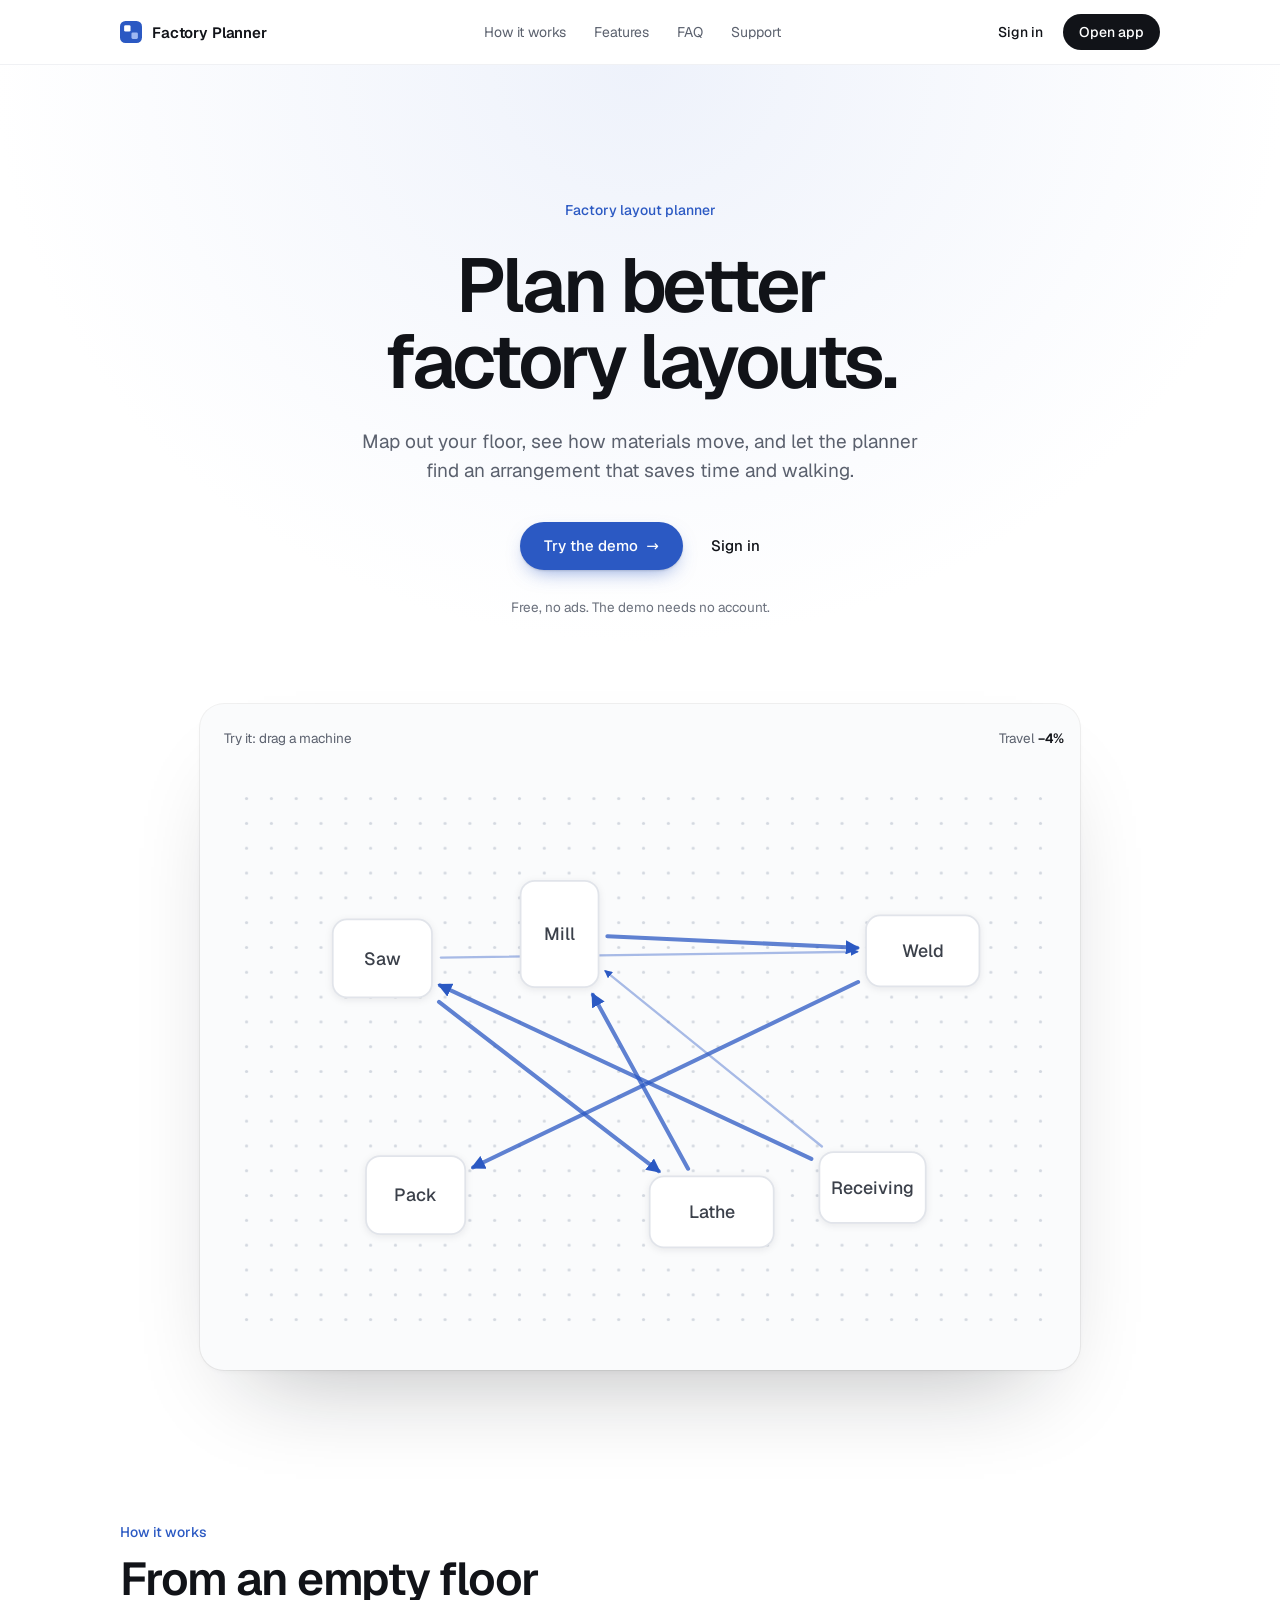
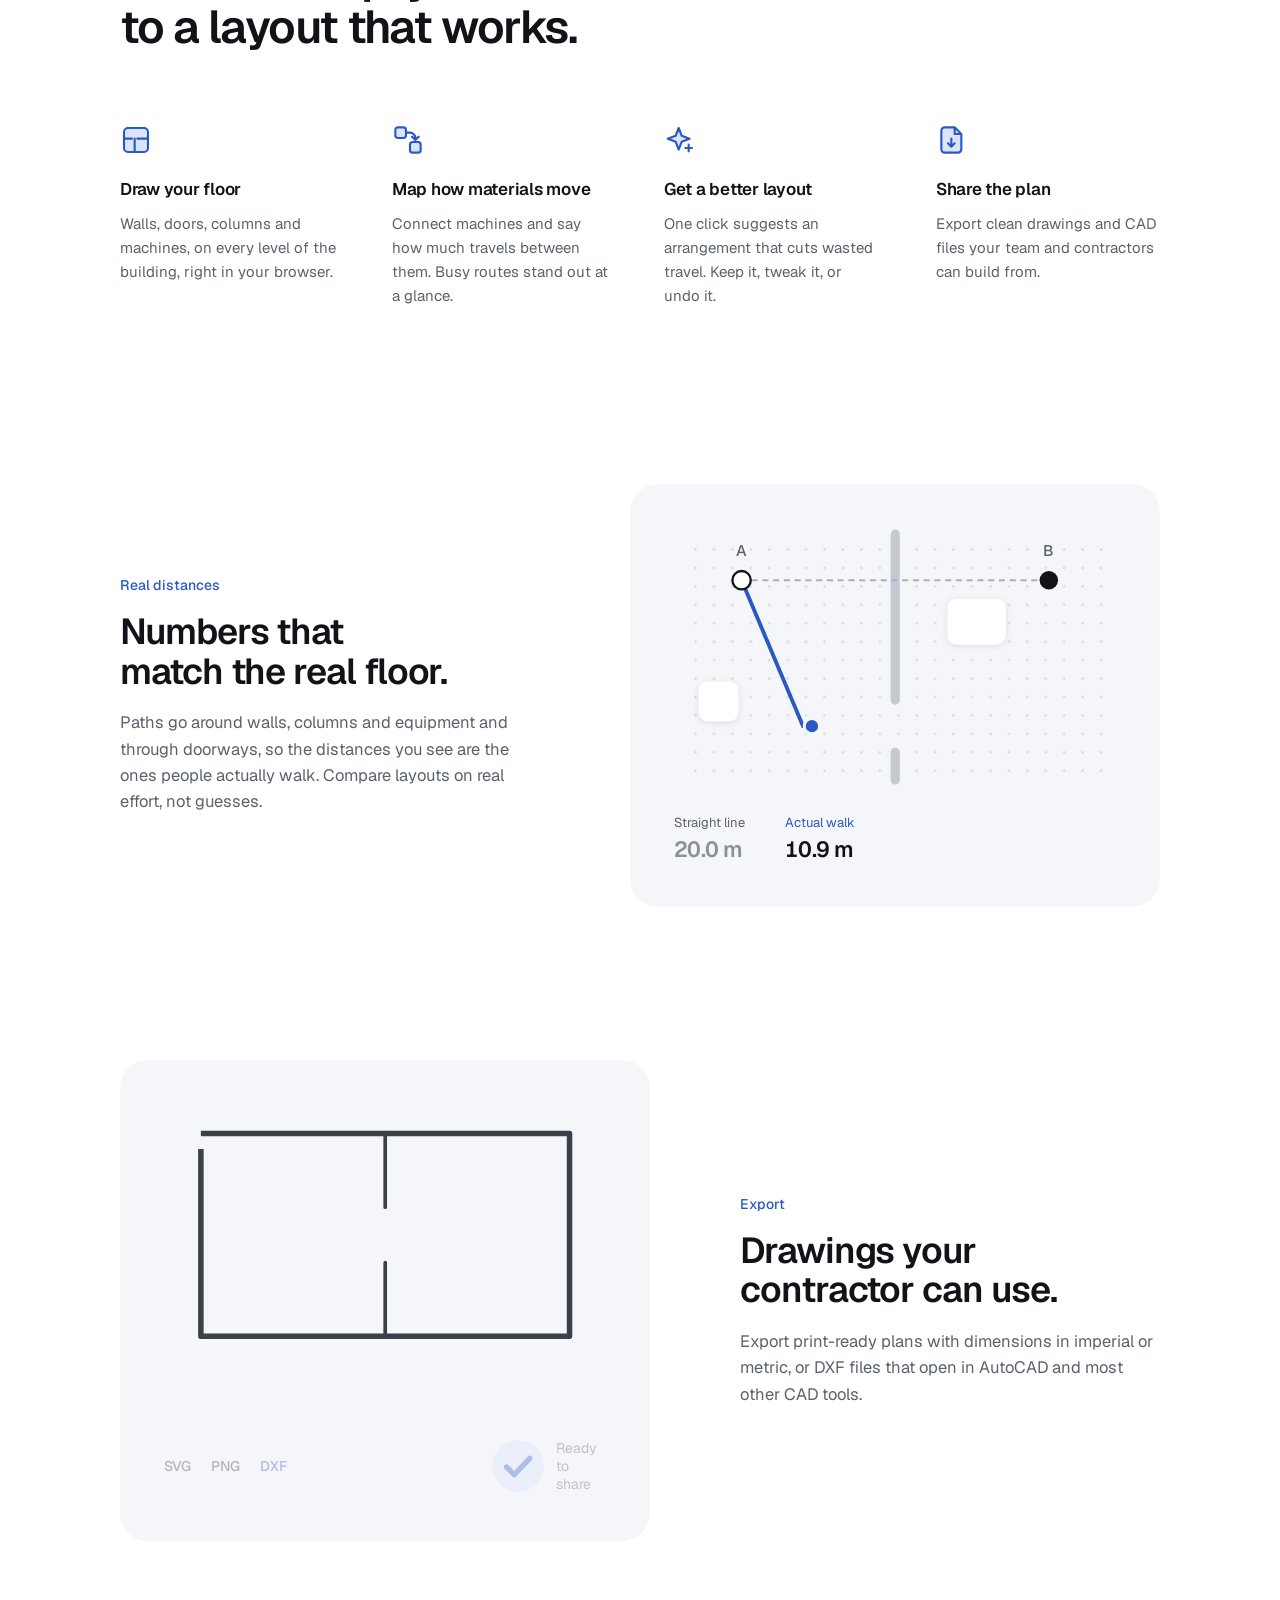
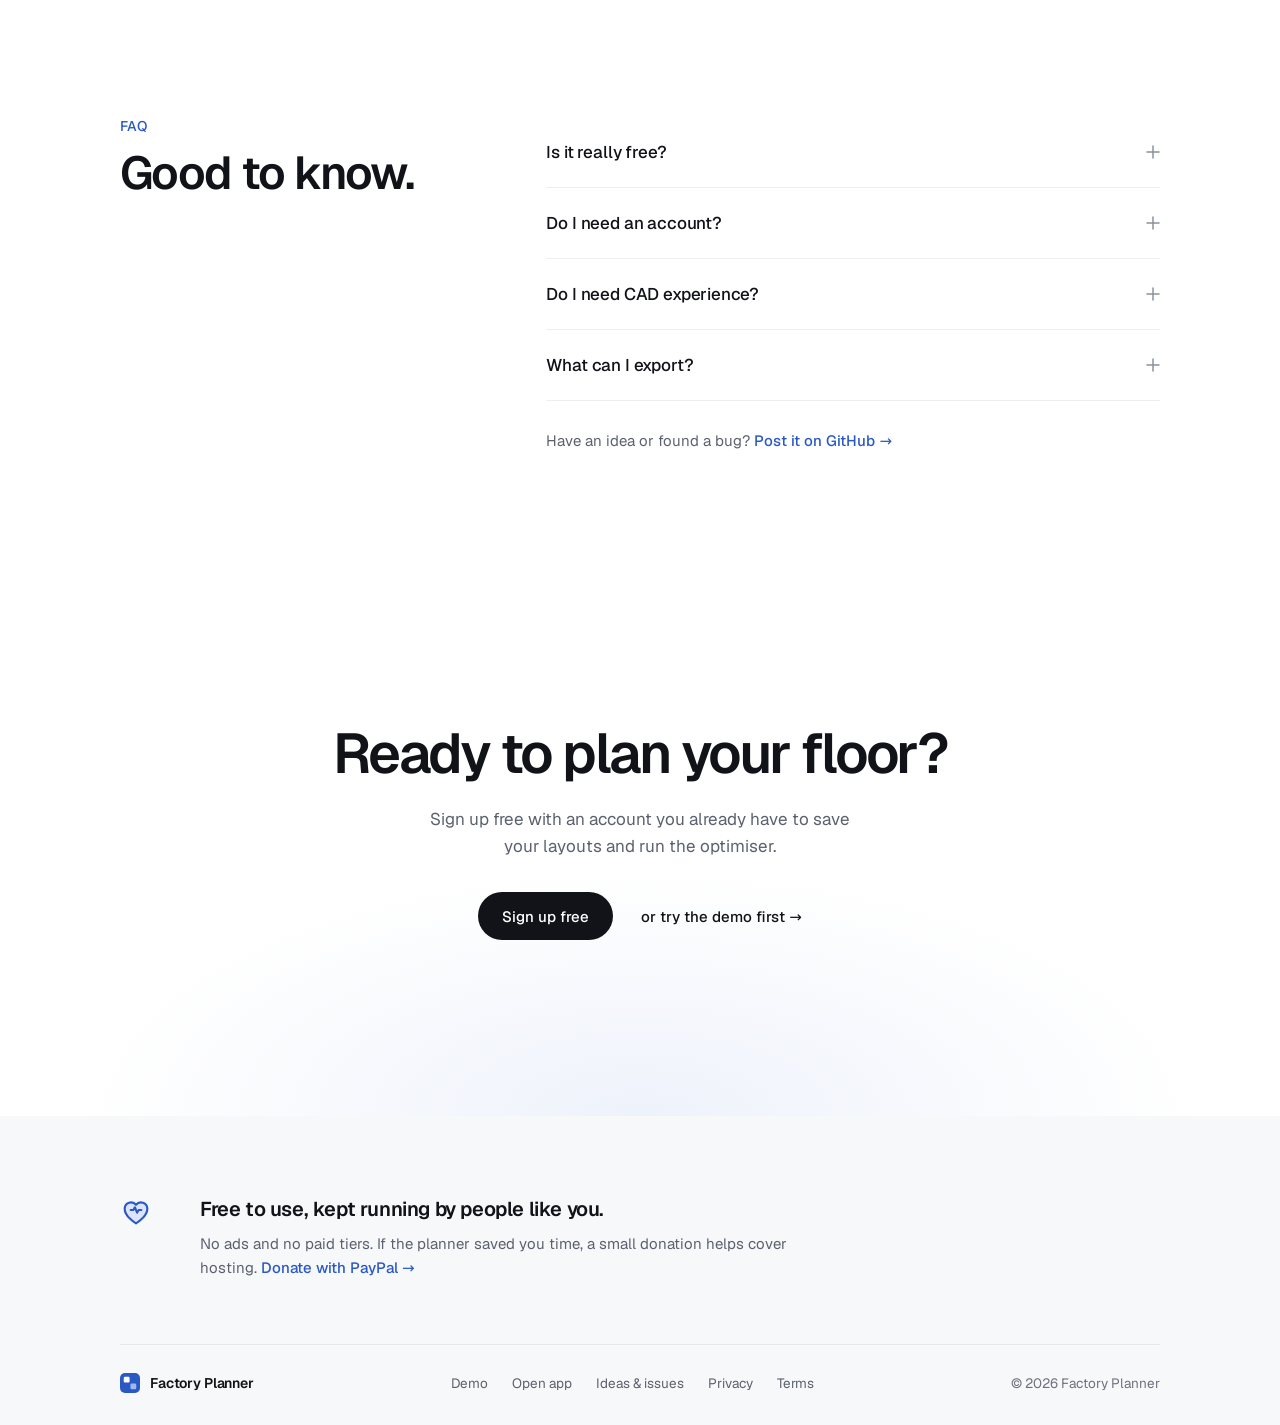
==== commit 46cc7a79: "Remove Google site verification meta tag from index.html" ====
--- a/index.html
+++ b/index.html
@@ -24,8 +24,6 @@
 <meta name="twitter:image" content="https://factoryplanner.net/og-image.png">
 <meta name="twitter:title" content="Factory Planner">
 <meta name="twitter:description" content="Free, browser-based factory layout planning.">
-
-<meta name="google-site-verification" content="QobniPfG5mY-SsPDV1W9nU2K7_kYDjPCJFDaAAh5gew" />
 
 <link rel="preload" href="fonts/geist-latin.woff2" as="font" type="font/woff2" crossorigin>
 <link rel="stylesheet" href="styles.css">
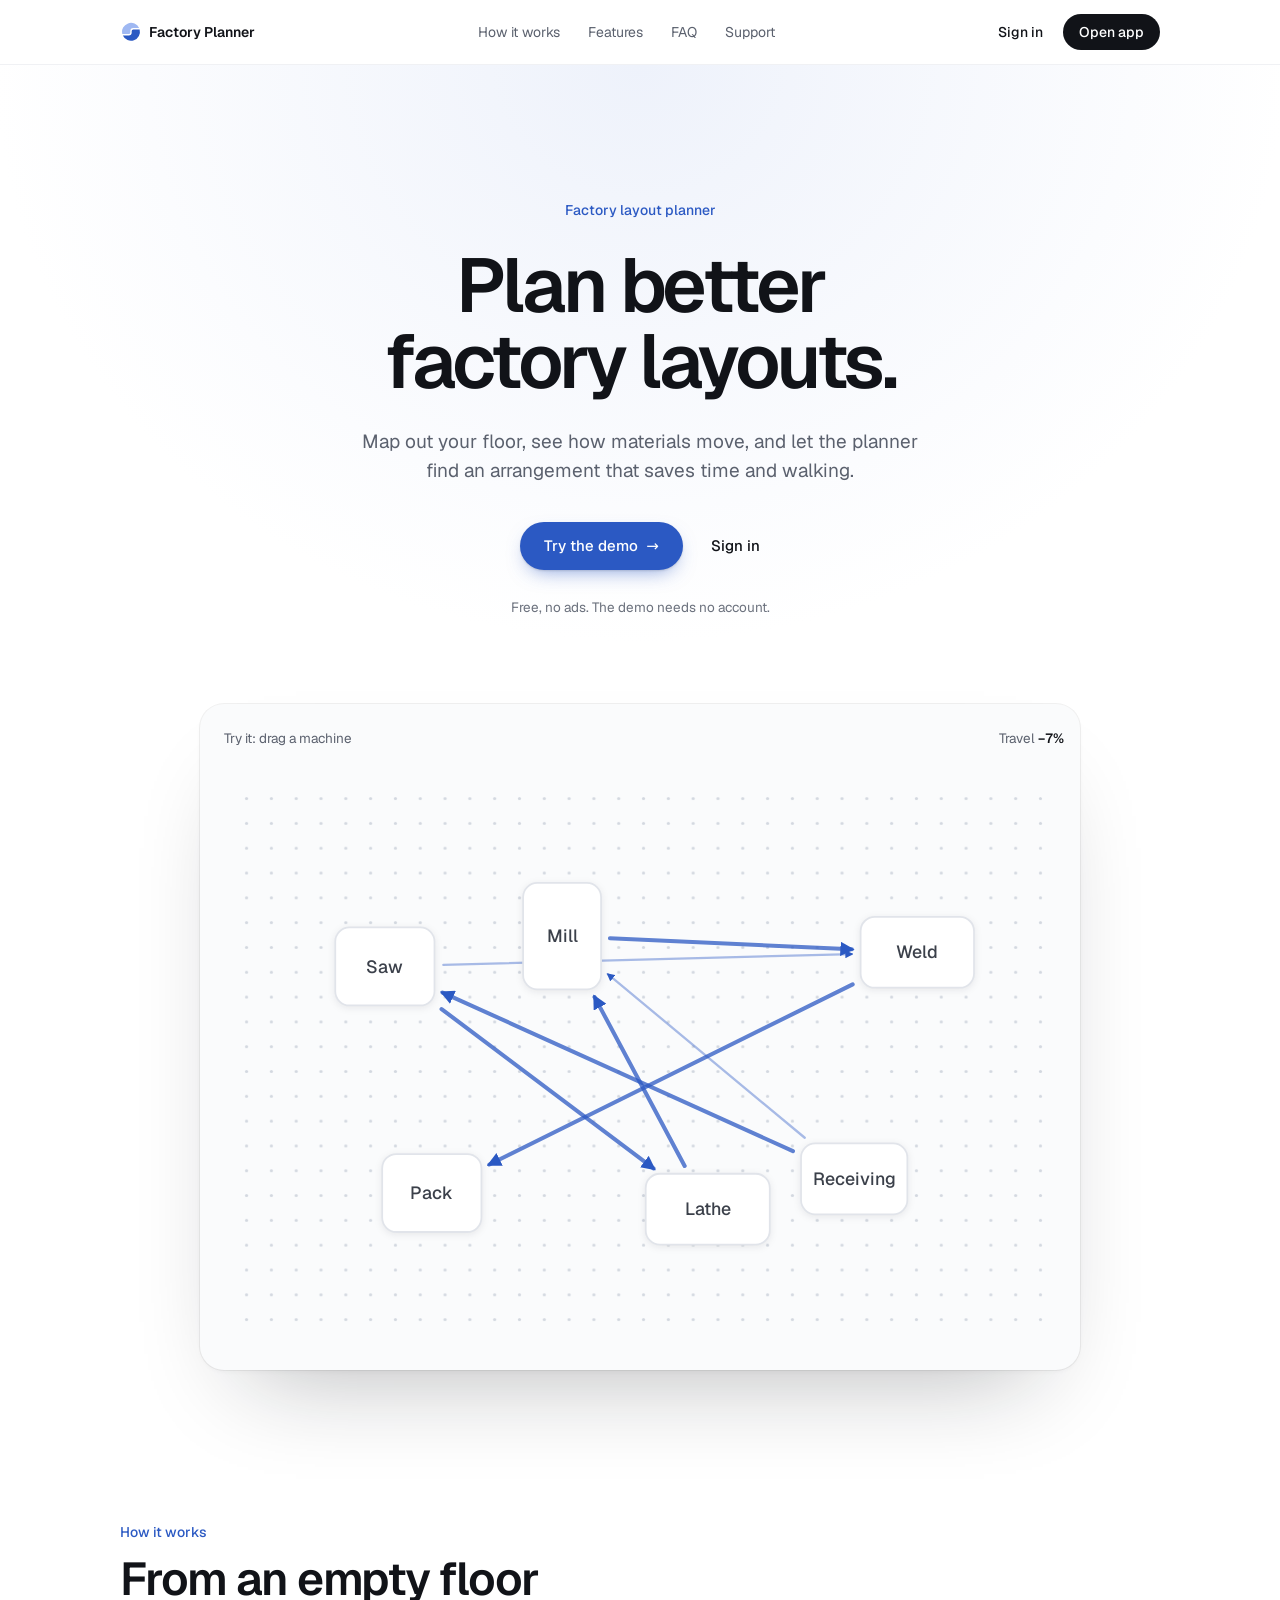
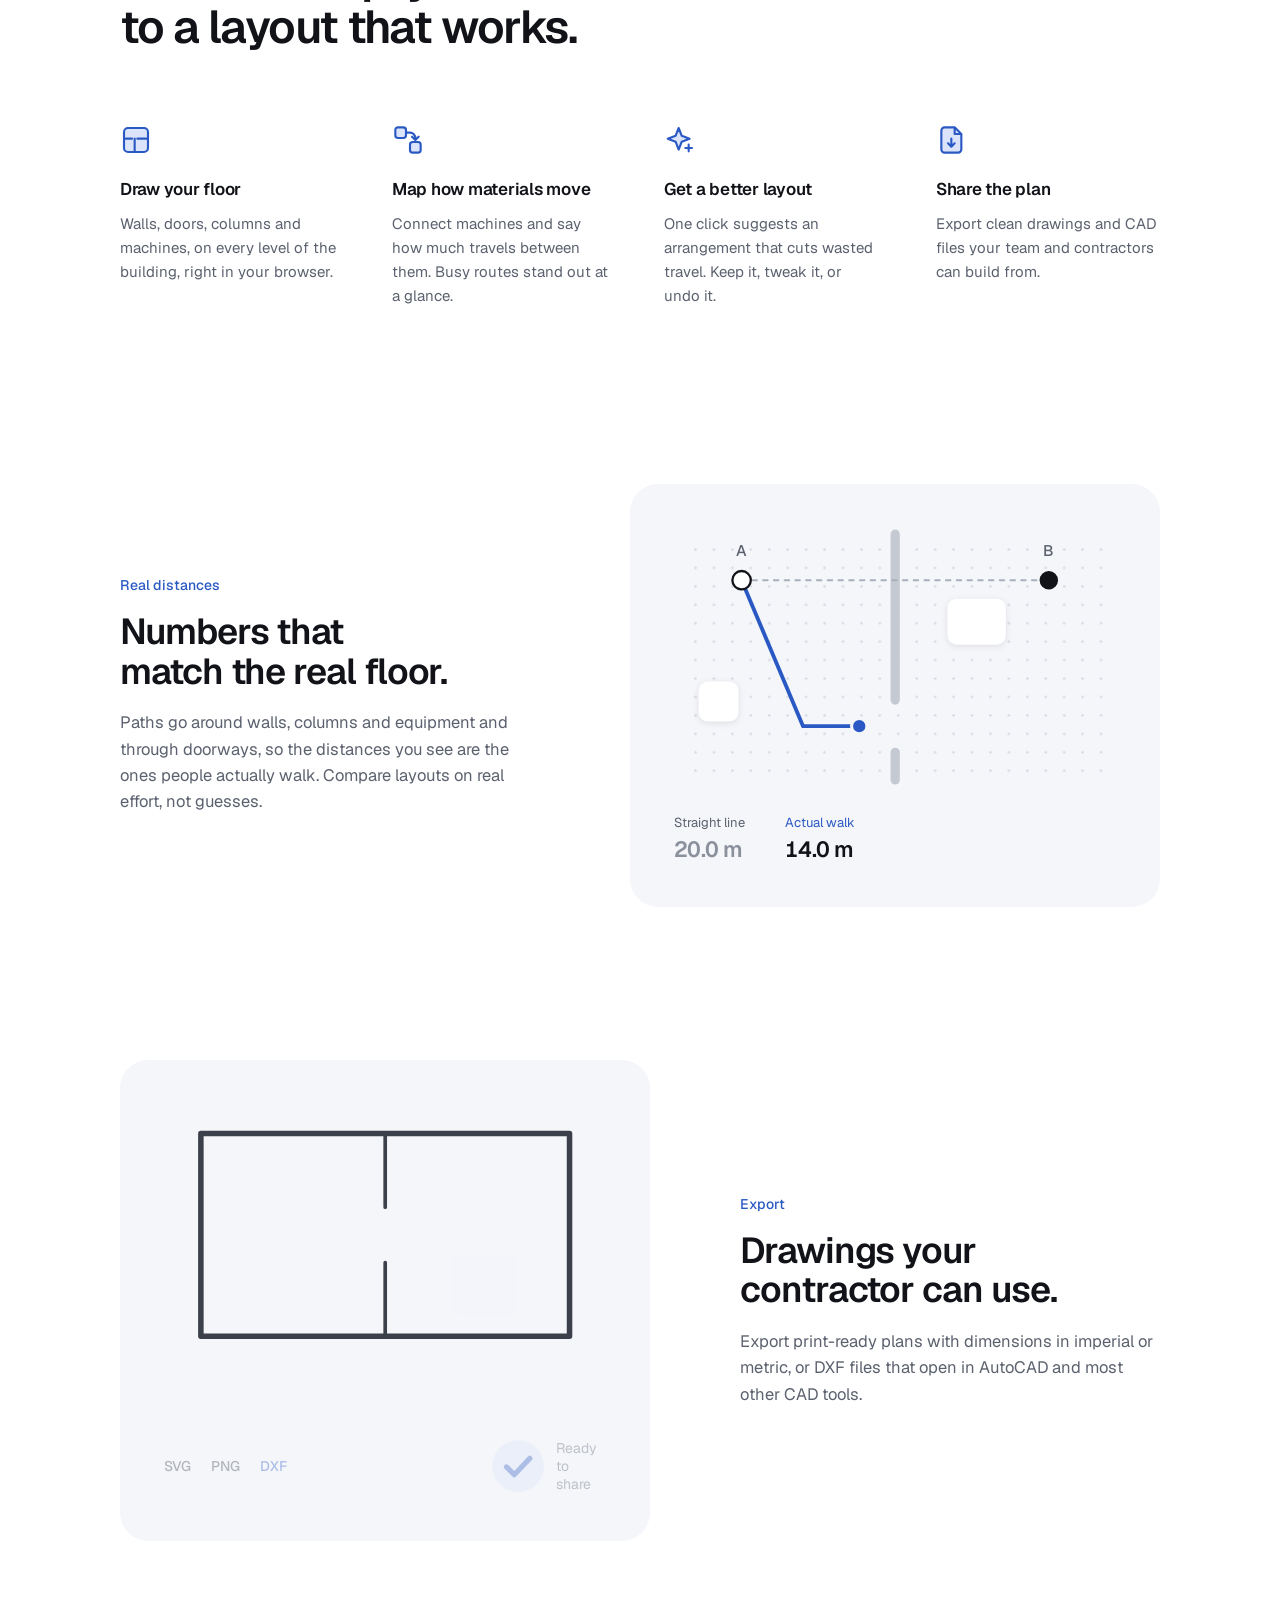
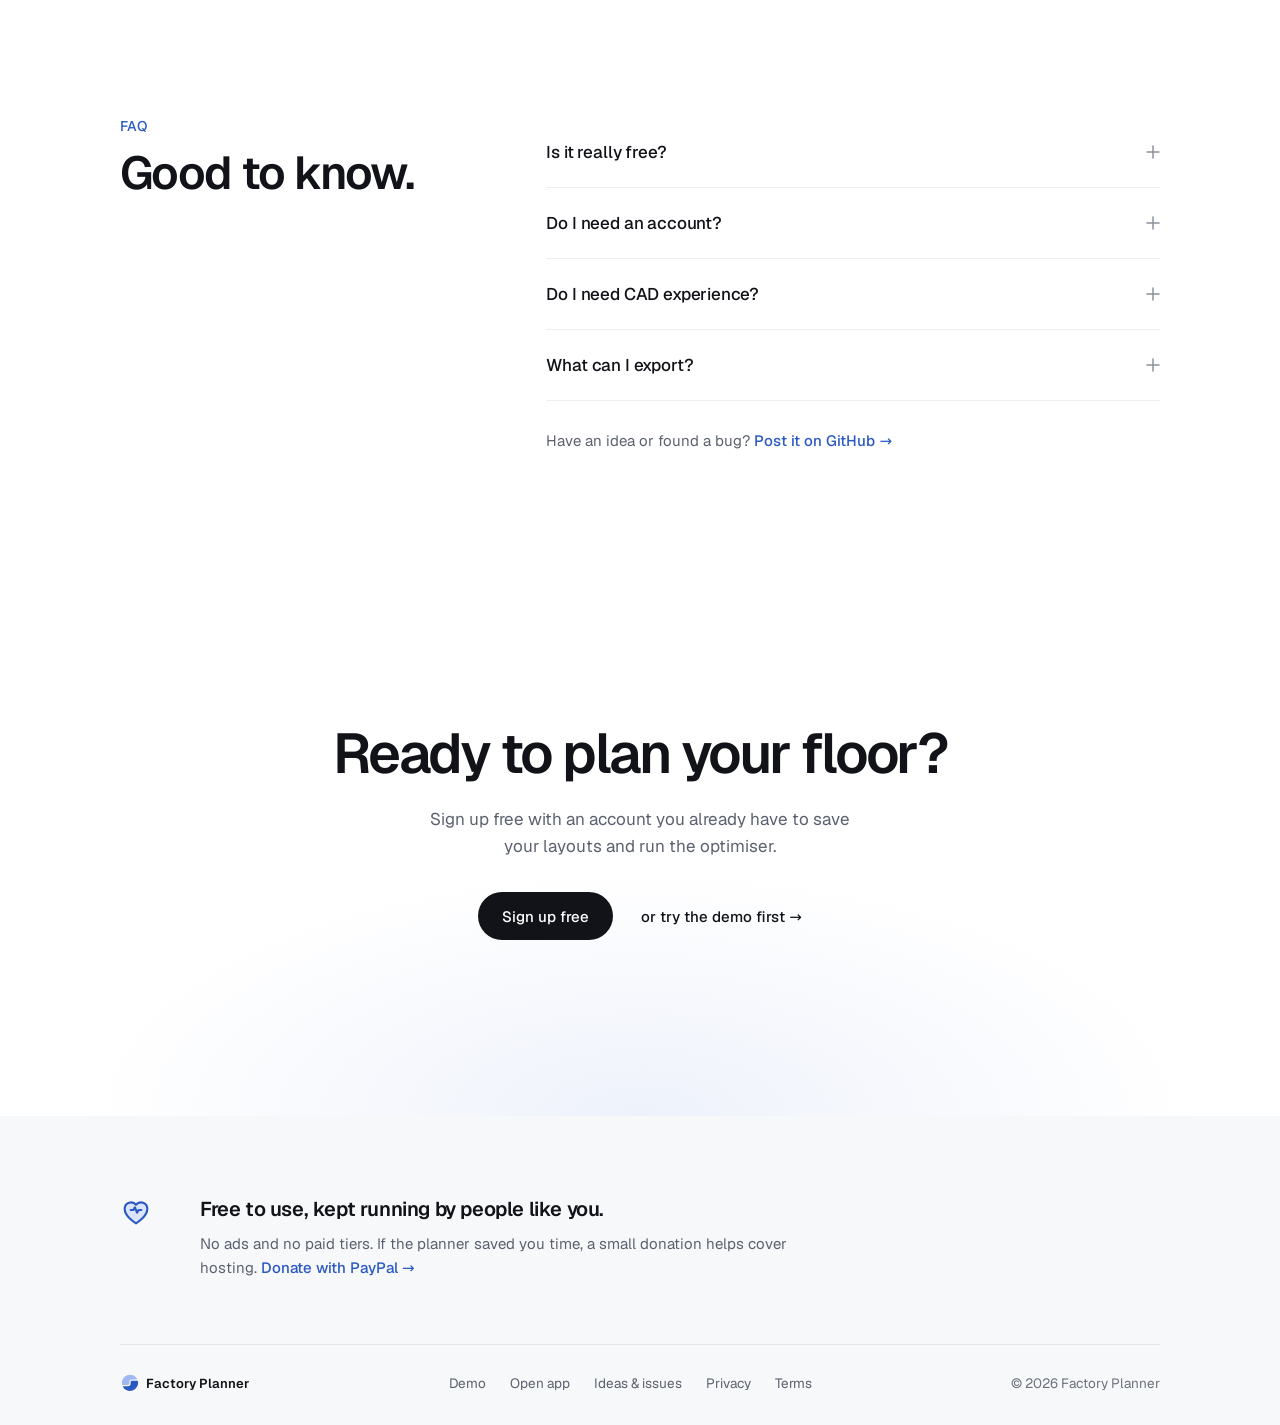
==== commit 6047e33d: "Update logos to the Passage mark from the brand guidelines Replace the square-tiles logo with the tw" ====
--- a/index.html
+++ b/index.html
@@ -60,7 +60,7 @@
 <header class="site-header">
   <div class="wrap header-row">
     <a class="brand" href="/">
-      <svg width="22" height="22" viewBox="0 0 24 24" aria-hidden="true"><rect width="24" height="24" rx="6" fill="#2b59c3"/><rect x="4.5" y="4.5" width="7" height="7" rx="1.5" fill="#fff"/><rect x="12.5" y="12.5" width="7" height="7" rx="1.5" fill="#9fb8f2"/></svg>
+      <svg width="22" height="22" viewBox="0 0 24 24" aria-hidden="true"><path d="M3.11 15.75H9.5A3.25 3.25 0 0 0 12.75 12.5V11A1.75 1.75 0 0 1 14.5 9.25H21.42A9.75 9.75 0 0 1 3.11 15.75Z" fill="#2b59c3"/><path d="M2.58 14.25H9.5A1.75 1.75 0 0 0 11.25 12.5V11A3.25 3.25 0 0 1 14.5 7.75H20.89A9.75 9.75 0 0 0 2.58 14.25Z" fill="#9fb8f2"/></svg>
       <span>Factory Planner</span>
     </a>
     <nav class="nav" aria-label="Main">
@@ -266,7 +266,7 @@
     </div>
     <div class="foot-bottom">
       <a class="brand" href="/">
-        <svg width="20" height="20" viewBox="0 0 24 24" aria-hidden="true"><rect width="24" height="24" rx="6" fill="#2b59c3"/><rect x="4.5" y="4.5" width="7" height="7" rx="1.5" fill="#fff"/><rect x="12.5" y="12.5" width="7" height="7" rx="1.5" fill="#9fb8f2"/></svg>
+        <svg width="20" height="20" viewBox="0 0 24 24" aria-hidden="true"><path d="M3.11 15.75H9.5A3.25 3.25 0 0 0 12.75 12.5V11A1.75 1.75 0 0 1 14.5 9.25H21.42A9.75 9.75 0 0 1 3.11 15.75Z" fill="#2b59c3"/><path d="M2.58 14.25H9.5A1.75 1.75 0 0 0 11.25 12.5V11A3.25 3.25 0 0 1 14.5 7.75H20.89A9.75 9.75 0 0 0 2.58 14.25Z" fill="#9fb8f2"/></svg>
         <span>Factory Planner</span>
       </a>
       <nav class="foot-nav" aria-label="Footer">
--- a/styles.css
+++ b/styles.css
@@ -81,8 +81,8 @@
 }
 .header-row { height: 64px; display: flex; align-items: center; gap: 16px; }
 .brand {
-  display: inline-flex; align-items: center; gap: 10px;
-  font-size: 15px; font-weight: 600; letter-spacing: -.01em;
+  display: inline-flex; align-items: center; gap: 7px;
+  font-size: 14px; font-weight: 600;
   color: var(--ink); white-space: nowrap;
 }
 .brand:hover { text-decoration: none; }
@@ -235,7 +235,7 @@
 }
 .footer-slim .wrap { padding-block: 32px; }
 .footer-slim .foot-bottom { padding-top: 0; border-top: 0; }
-.foot-bottom .brand { font-size: 14px; }
+.foot-bottom .brand { gap: 6px; font-size: 13px; }
 .foot-nav { display: flex; flex-wrap: wrap; gap: 8px 24px; }
 .foot-nav a { color: var(--muted); }
 .foot-nav a:hover { color: var(--ink); text-decoration: none; }
